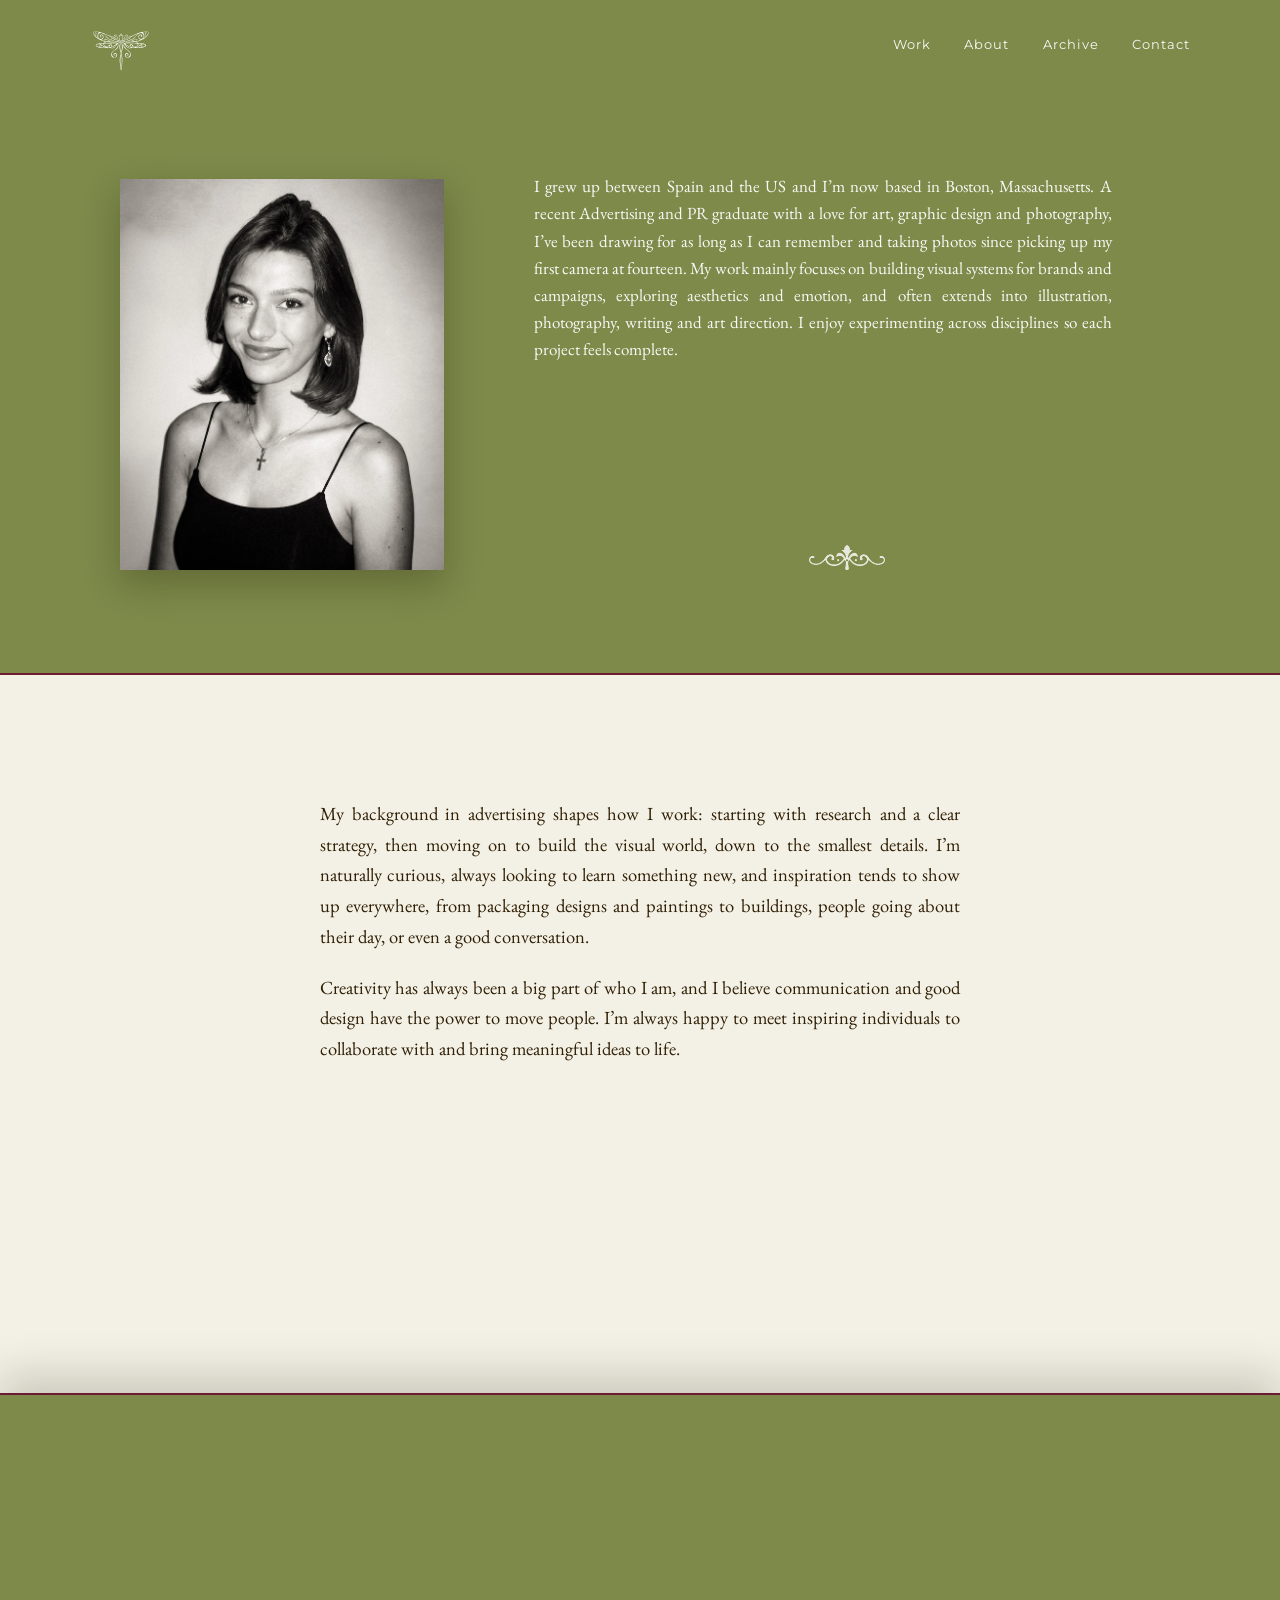
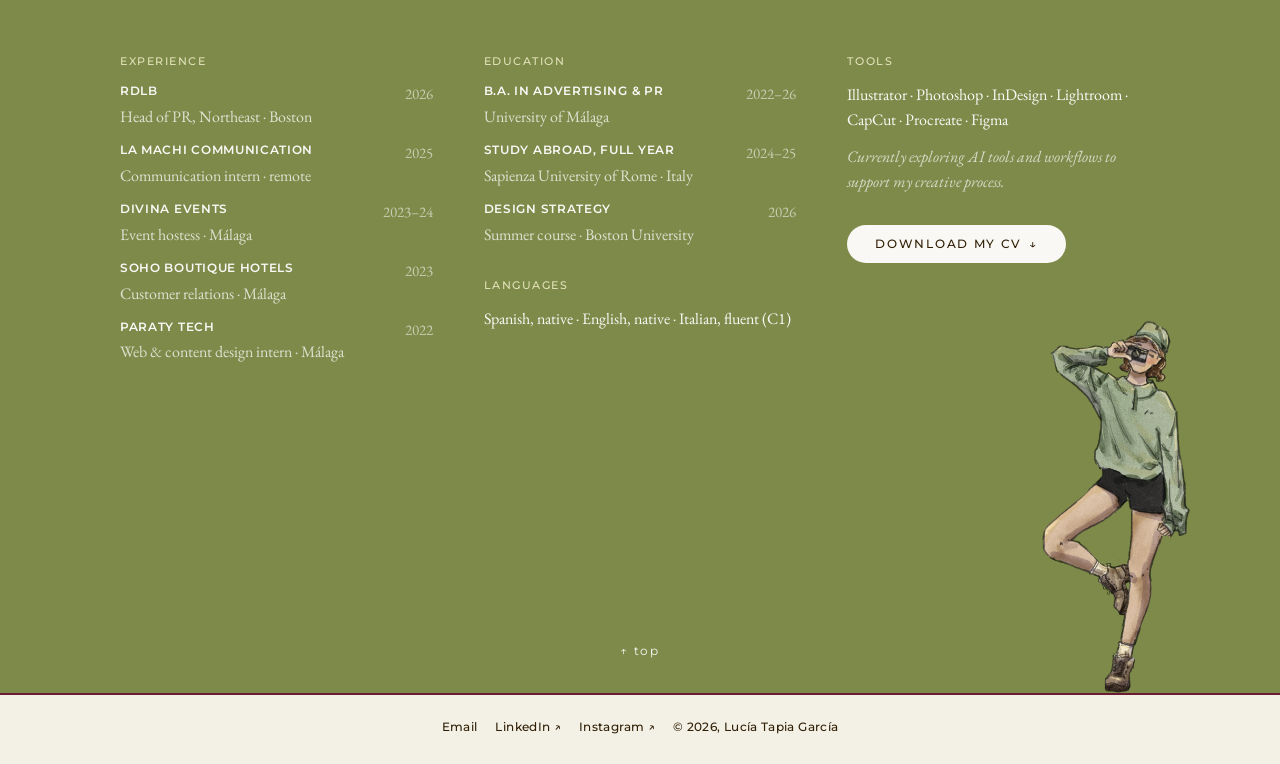
==== about.html @ 22f3f45c "Glitch fix" ====
<!doctype html>
<html lang="en">
<head>
  <meta charset="utf-8">
  <meta name="viewport" content="width=device-width, initial-scale=1">
  <link rel="icon" href="assets/img/favicon.svg" type="image/svg+xml">
  <link rel="icon" href="assets/img/favicon-32.png" type="image/png" sizes="32x32">
  <link rel="apple-touch-icon" href="assets/img/apple-touch-icon.png">
  <title>About — Lucía Tapia</title>
  <meta name="description" content="Lucía Tapia García, a creative raised between Spain and the US and based in Boston, working across branding, editorial design, illustration and campaigns.">
  <link rel="preload" href="assets/fonts/zt-bros-oskon.woff2" as="font" type="font/woff2" crossorigin>
  <link rel="preload" href="assets/fonts/aston-script.woff2" as="font" type="font/woff2" crossorigin>
  <link rel="stylesheet" href="assets/css/style.css?v=09291745">
</head>
<body class="page-about">

  <header class="nav" data-nav>
    <a class="nav__logo" href="index.html" aria-label="Lucía Tapia — home"><span class="logo-mark"></span></a>
    <nav class="nav__links" aria-label="Main">
      <a href="work.html" data-i18n="nav.work">Work</a>
      <a href="about.html" data-i18n="nav.about" aria-current="page">About</a>
      <a href="archive.html" data-i18n="nav.archive">Archive</a>
      <a href="contact.html" data-i18n="nav.contact">Contact</a>
    </nav>
  </header>

  <main class="about" id="top">

    <!-- 1 · olive sheet: portrait + who I am. It stays put while the next sheet slides over it -->
    <section class="sheet sheet--olive about__s1" data-sheet="olive">
      <div class="about__intro wrap">
      <figure class="about__photo">
        <div class="about__frame">
          <img class="about__img" src="assets/img/about-portrait-new.webp" alt="Portrait of Lucía Tapia" width="1326" height="1600">
          <img class="about__img about__img--alt" src="assets/img/about-portrait-2.webp" alt="" aria-hidden="true" width="1109" height="1436" loading="lazy">
        </div>
      </figure>

      <div class="about__text">
        <h1 class="sr-only" data-i18n="nav.about">About</h1>
        <p>I grew up between Spain and the US and I’m now based in Boston, Massachusetts. A recent Advertising and PR graduate with a love for art, graphic design and photography, I’ve been drawing for as long as I can remember and taking photos since picking up my first camera at fourteen. My work mainly focuses on building visual systems for brands and campaigns, exploring aesthetics and emotion, and often extends into illustration, photography, writing and art direction. I enjoy experimenting across disciplines so each project feels complete.</p>
        <span class="about__divider" aria-hidden="true"></span>
      </div>
      </div>
    </section>

    <!-- 2 · beige sheet, pinned while you read; the olive sheet slides up over it -->
    <section class="about__hold" data-hold>
      <div class="sheet sheet--beige about__s2" data-sheet="beige">
        <span class="sheet__edge" aria-hidden="true"><span class="sheet__seam"></span></span>
        <div class="about__goal wrap">
          <div class="about__lines"><p>My background in advertising shapes how I work: starting with research and a clear strategy, then moving on to build the visual world, down to the smallest details. I’m naturally curious, always looking to learn something new, and inspiration tends to show up everywhere, from packaging designs and paintings to buildings, people going about their day, or even a good conversation.</p><p>Creativity has always been a big part of who I am, and I believe communication and good design have the power to move people. I’m always happy to meet inspiring individuals to collaborate with and bring meaningful ideas to life.</p></div>
        </div>
      </div>
    </section>

    <!-- 3 · olive sheet slides up over it: the practical bits -->
    <section class="sheet sheet--olive about__s3" data-sheet="olive">
      <span class="sheet__edge" aria-hidden="true"><span class="sheet__seam"></span></span>
      <div class="about__info wrap">
      <div class="about__col reveal">
        <h3 class="about__label" data-i18n="about.exp">Experience</h3>
        <ul class="about__list">
          <li><strong>RDLB</strong> <span data-i18n="about.e1">Head of PR, Northeast · Boston</span><em>2026</em></li>
          <li><strong>La Machi Communication</strong> <span data-i18n="about.e2">Communication intern · remote</span><em>2025</em></li>
          <li><strong>Divina Events</strong> <span data-i18n="about.e3">Event hostess · Málaga</span><em>2023–24</em></li>
          <li><strong>Soho Boutique Hotels</strong> <span data-i18n="about.e4">Customer relations · Málaga</span><em>2023</em></li>
          <li><strong>Paraty Tech</strong> <span data-i18n="about.e5">Web &amp; content design intern · Málaga</span><em>2022</em></li>
        </ul>
      </div>
      <div class="about__col reveal">
        <h3 class="about__label" data-i18n="about.edu">Education</h3>
        <ul class="about__list">
          <li><strong data-i18n="about.ed1">B.A. in Advertising &amp; PR</strong> <span data-i18n="about.ed1b">University of Málaga</span><em>2022–26</em></li>
          <li><strong data-i18n="about.ed3">Study abroad, full year</strong> <span data-i18n="about.ed3b">Sapienza University of Rome · Italy</span><em>2024–25</em></li>
          <li><strong data-i18n="about.ed2">Design Strategy</strong> <span data-i18n="about.ed2b">Summer course · Boston University</span><em>2026</em></li>
        </ul>
        <h3 class="about__label about__label--gap" data-i18n="about.lang">Languages</h3>
        <p class="about__small" data-i18n="about.langs">Spanish, native · English, native · Italian, fluent (C1)</p>
      </div>
      <div class="about__col reveal">
        <h3 class="about__label" data-i18n="about.tools">Tools</h3>
        <p class="about__small">Illustrator · Photoshop · InDesign · Lightroom · CapCut · Procreate · Figma</p>
        <p class="about__small about__muted" data-i18n="about.ai">Currently exploring AI tools and workflows to support my creative process.</p>
        <a class="btn about__cv" href="assets/files/lucia-tapia-cv.pdf" download="Lucia-Tapia-CV.pdf"><span data-i18n="about.cv">Download my CV</span> <span aria-hidden="true">↓</span></a>
      </div>
      </div>
      <img class="about__camera" src="assets/img/camera-girl.webp" alt="" aria-hidden="true" width="561" height="1400" loading="lazy">
    </section>
  </main>

  <footer class="footer wrap">
    <ul class="footer__links">
      <li><a href="mailto:luciatapiaag@gmail.com">Email</a></li>
      <li><a href="https://www.linkedin.com/in/luc%C3%ADa-tapia-garc%C3%ADa-0a97b5249/" target="_blank" rel="noopener">LinkedIn ↗</a></li>
      <li><a href="https://www.instagram.com/by.luciatapia/" target="_blank" rel="noopener">Instagram ↗</a></li>
      <li>© 2026, Lucía Tapia García</li>
    </ul>
    <button type="button" class="to-top" data-to-top aria-label="Back to top"><span aria-hidden="true">↑</span> <span data-i18n="footer.top">top</span></button>
  </footer>

  <script src="assets/js/main.js?v=09291745"></script>
</body>
</html>
---- assets/css/style.css ----
/* ============ Fonts ============ */
@font-face { font-family: "Fraunces"; src: url("../fonts/fraunces.woff2") format("woff2"); font-weight: 100 900; font-display: swap; }
@font-face { font-family: "EB Garamond"; src: url("../fonts/eb-garamond.woff2") format("woff2"); font-weight: 400 800; font-display: swap; }
@font-face { font-family: "EB Garamond"; src: url("../fonts/eb-garamond-italic.woff2") format("woff2"); font-weight: 400 800; font-style: italic; font-display: swap; }
@font-face { font-family: "Montserrat"; src: url("../fonts/montserrat.woff2") format("woff2"); font-weight: 100 900; font-display: swap; }
/* Aston Script: personal-use licence — buy commercial licence before launch */
@font-face { font-family: "Aston Script"; src: url("../fonts/aston-script.woff2") format("woff2"); font-display: swap; }
@font-face { font-family: "ZT Bros Oskon"; src: url("../fonts/zt-bros-oskon.woff2") format("woff2"); font-display: swap; }

/* ============ Tokens — Framer colour styles (source of truth) ============ */
:root {
  --paper: url("../img/paper.jpg");
  --dragonfly: url("data:image/svg+xml,%3Csvg version='1.0' xmlns='http://www.w3.org/2000/svg' viewBox='0 0 1475.000000 1040.000000' %3E %3Cg transform='translate%280.000000,1040.000000%29 scale%280.100000,-0.100000%29' fill='%23000' stroke='none'%3E %3Cpath d='M255 10380 c-3 -11 -18 -23 -33 -26 -64 -13 -150 -80 -172 -133 -7 -17 -21 -33 -31 -36 -18 -6 -19 -18 -19 -162 0 -145 1 -156 21 -172 12 -10 24 -36 30 -65 5 -26 17 -59 28 -74 10 -15 22 -41 25 -59 4 -17 14 -37 22 -44 8 -7 22 -26 30 -43 18 -38 49 -88 89 -146 17 -23 39 -56 49 -72 11 -17 35 -47 53 -67 19 -20 42 -47 51 -61 106 -160 410 -451 612 -586 30 -21 64 -43 75 -50 11 -8 45 -30 75 -50 30 -21 64 -43 75 -51 90 -61 127 -83 135 -83 5 0 21 -11 36 -25 15 -14 34 -25 44 -25 9 0 27 -11 40 -25 13 -14 28 -25 34 -25 6 0 28 -11 48 -25 20 -14 42 -25 49 -25 6 0 24 -11 41 -25 16 -14 37 -25 47 -25 9 0 32 -11 51 -25 19 -14 41 -25 50 -25 9 0 31 -11 50 -25 19 -14 41 -25 50 -25 9 0 31 -11 50 -25 19 -14 41 -25 50 -25 9 0 31 -11 50 -25 19 -14 42 -25 53 -25 10 0 32 -10 49 -21 16 -12 48 -26 70 -31 22 -5 52 -18 66 -28 13 -11 37 -20 52 -20 15 0 39 -9 53 -20 14 -11 49 -25 77 -30 28 -5 63 -19 77 -30 14 -11 40 -20 57 -20 17 0 49 -9 70 -21 21 -11 63 -25 94 -29 30 -5 63 -17 73 -26 11 -9 45 -19 81 -23 35 -4 78 -15 97 -25 18 -10 67 -21 110 -26 86 -9 131 -23 131 -43 0 -17 -29 -57 -42 -57 -5 0 -23 -11 -40 -25 -16 -14 -35 -25 -43 -25 -7 0 -19 -7 -26 -16 -8 -9 -28 -26 -45 -38 -18 -11 -56 -38 -85 -58 -30 -20 -88 -48 -129 -62 -74 -24 -82 -25 -433 -27 -334 -3 -364 -5 -435 -25 -43 -12 -126 -25 -186 -29 -73 -5 -122 -13 -145 -25 -20 -10 -71 -21 -115 -24 -47 -4 -90 -13 -104 -22 -14 -9 -59 -20 -100 -25 -44 -5 -82 -15 -92 -24 -10 -9 -46 -20 -80 -25 -34 -5 -70 -16 -79 -24 -10 -9 -33 -19 -52 -22 -19 -4 -50 -16 -69 -28 -19 -12 -42 -26 -51 -31 -99 -60 -149 -112 -192 -197 -57 -113 -23 -223 111 -356 41 -40 91 -81 111 -92 21 -10 43 -26 50 -34 8 -9 19 -16 25 -16 7 0 27 -11 46 -25 19 -14 41 -25 51 -25 9 0 28 -9 41 -20 14 -10 47 -24 74 -30 27 -6 56 -18 66 -27 9 -8 43 -18 75 -22 32 -4 70 -15 84 -24 17 -11 55 -19 110 -23 46 -3 111 -12 144 -19 76 -17 255 -35 354 -35 42 0 92 -5 111 -11 65 -21 154 -28 430 -34 151 -3 322 -11 380 -18 58 -7 191 -13 295 -14 105 -1 253 -7 329 -12 143 -9 385 5 451 27 17 6 84 13 150 16 66 3 151 14 189 23 58 14 74 14 100 4 17 -7 53 -19 80 -27 27 -8 59 -23 71 -34 12 -11 33 -20 47 -20 14 0 49 -12 77 -26 50 -26 56 -27 234 -28 178 0 183 0 239 27 31 15 67 27 80 27 13 0 39 11 58 25 19 14 41 25 50 25 9 0 31 11 50 25 19 14 39 25 44 25 6 0 34 16 61 35 28 20 61 43 75 53 99 67 233 189 327 298 58 67 246 296 258 315 34 54 68 99 97 130 38 41 86 102 110 140 41 64 327 350 403 401 57 39 174 41 225 3 19 -14 47 -25 62 -25 15 0 45 -9 65 -20 29 -15 57 -20 122 -20 96 0 164 22 284 92 l69 40 60 -27 c96 -43 145 -82 281 -224 34 -35 74 -76 88 -90 14 -14 50 -57 80 -96 29 -38 83 -106 120 -150 36 -44 73 -93 82 -110 8 -16 36 -52 62 -80 26 -27 89 -102 139 -165 51 -63 131 -153 177 -200 105 -107 275 -250 296 -250 5 0 20 -11 33 -25 13 -14 29 -25 35 -25 6 0 26 -11 45 -25 19 -14 41 -25 50 -25 9 0 31 -11 50 -25 19 -14 47 -25 63 -25 16 0 46 -10 66 -22 34 -21 49 -23 233 -26 195 -4 198 -3 252 22 30 14 63 26 73 26 10 0 35 11 55 25 20 14 40 25 44 25 5 0 25 12 46 26 34 24 45 26 101 22 35 -3 77 -12 93 -21 21 -11 72 -18 150 -22 65 -4 142 -13 169 -20 71 -19 238 -22 921 -17 56 1 146 8 200 16 55 8 203 17 329 20 145 4 258 12 305 21 41 9 145 20 230 25 86 5 191 18 235 29 44 11 127 23 184 26 64 4 116 12 135 22 16 9 63 19 104 24 44 5 87 16 106 29 18 11 46 20 62 20 16 0 50 11 76 25 26 14 55 25 66 25 10 0 33 11 52 25 19 14 41 25 50 25 9 0 34 12 55 28 52 38 205 191 205 205 0 7 9 29 20 50 31 57 28 155 -7 215 -41 70 -191 202 -230 202 -5 0 -24 11 -43 25 -19 14 -44 25 -56 25 -12 0 -33 9 -47 21 -15 11 -49 24 -77 28 -28 4 -59 16 -70 26 -12 11 -45 20 -88 25 -38 4 -80 15 -94 24 -15 10 -62 21 -111 26 -47 5 -98 15 -114 24 -18 9 -75 18 -144 22 -63 4 -132 13 -154 21 -63 22 -249 33 -571 33 -300 0 -300 0 -334 25 -19 14 -42 25 -51 25 -10 0 -22 7 -27 16 -11 20 -151 134 -164 134 -6 0 -23 11 -40 25 -16 14 -40 25 -52 25 -24 0 -56 28 -56 48 0 22 50 44 119 53 38 4 84 17 103 29 19 11 50 20 73 20 23 0 59 10 80 21 22 12 66 25 98 29 32 4 67 16 78 26 11 9 44 21 75 25 35 5 65 15 78 28 12 12 36 21 52 21 16 0 50 11 76 25 26 14 56 25 66 25 11 0 31 9 45 21 15 11 44 23 64 26 21 3 54 16 73 28 19 13 51 26 71 29 20 4 44 15 54 26 10 11 28 20 40 20 11 0 36 11 55 25 19 14 43 25 55 25 12 0 36 11 55 25 19 14 41 25 51 25 9 0 27 9 40 19 14 10 40 26 59 35 19 9 58 30 85 46 28 16 68 38 90 50 41 22 91 51 141 84 16 11 45 30 65 43 19 12 40 23 46 23 6 0 17 7 24 16 7 9 43 36 79 60 36 25 83 58 105 75 22 16 53 38 68 48 31 20 101 78 151 126 18 17 81 73 140 125 59 52 151 144 204 204 106 119 140 158 175 196 12 14 36 45 52 70 38 57 95 134 105 140 4 3 15 21 24 40 9 19 32 62 51 95 18 33 39 78 45 100 7 22 19 48 27 57 9 10 19 46 22 82 4 35 12 70 18 77 16 20 13 160 -3 184 -8 11 -14 31 -14 44 0 50 -105 161 -152 161 -11 0 -30 11 -44 25 -25 25 -25 25 -391 25 -361 0 -367 0 -390 -21 -19 -19 -43 -24 -155 -34 -73 -6 -144 -17 -157 -24 -13 -7 -74 -17 -135 -22 -65 -6 -130 -17 -156 -28 -25 -10 -83 -21 -129 -25 -48 -4 -98 -14 -120 -25 -20 -10 -63 -21 -97 -24 -33 -2 -78 -14 -100 -24 -21 -11 -65 -23 -98 -26 -32 -3 -66 -13 -76 -22 -10 -9 -46 -20 -80 -25 -34 -5 -70 -16 -80 -25 -9 -8 -43 -20 -75 -25 -32 -5 -65 -16 -75 -25 -9 -8 -41 -19 -70 -25 -29 -6 -61 -17 -69 -25 -9 -7 -38 -19 -65 -25 -27 -6 -61 -20 -77 -30 -15 -11 -39 -20 -54 -20 -15 0 -40 -10 -57 -21 -16 -12 -48 -26 -70 -31 -23 -5 -53 -17 -67 -27 -14 -10 -42 -21 -62 -25 -21 -4 -42 -13 -49 -21 -6 -7 -26 -17 -43 -20 -18 -4 -51 -18 -74 -31 -23 -13 -50 -24 -60 -24 -11 0 -34 -11 -53 -25 -19 -14 -43 -25 -55 -25 -12 0 -36 -11 -55 -25 -19 -14 -45 -25 -58 -25 -13 0 -37 -11 -54 -25 -16 -14 -40 -25 -52 -25 -13 0 -34 -9 -48 -19 -13 -11 -42 -24 -63 -30 -22 -6 -53 -20 -70 -31 -16 -11 -37 -20 -46 -20 -8 0 -30 -11 -49 -25 -19 -14 -43 -25 -55 -25 -12 0 -36 -11 -55 -25 -19 -14 -41 -25 -49 -25 -9 0 -34 -12 -56 -25 -22 -14 -50 -25 -61 -25 -12 0 -33 -9 -47 -20 -15 -12 -51 -25 -81 -30 -30 -5 -71 -17 -93 -28 -21 -11 -69 -22 -107 -26 -37 -4 -85 -15 -105 -25 -20 -10 -62 -21 -94 -25 -32 -3 -76 -15 -97 -26 -22 -11 -52 -20 -68 -20 -16 0 -50 -11 -76 -25 -26 -14 -59 -25 -74 -25 -15 0 -45 -11 -67 -25 -22 -13 -51 -25 -65 -25 -14 0 -43 -11 -65 -25 -22 -13 -49 -25 -59 -25 -11 0 -38 -11 -60 -24 -23 -13 -54 -26 -70 -30 -16 -4 -41 -16 -54 -27 -14 -10 -32 -19 -41 -19 -10 0 -32 -11 -51 -25 -19 -14 -41 -25 -50 -25 -8 0 -24 -6 -35 -14 -11 -7 -56 -33 -100 -56 -44 -23 -87 -48 -95 -55 -8 -7 -31 -20 -50 -30 -51 -24 -91 -47 -167 -96 -37 -25 -75 -49 -84 -54 -9 -6 -35 -23 -59 -40 -23 -16 -57 -39 -75 -50 -69 -43 -111 -73 -124 -89 -7 -9 -19 -16 -25 -16 -7 0 -50 -30 -97 -67 -46 -38 -109 -85 -139 -105 -30 -21 -80 -61 -110 -89 -69 -64 -96 -83 -110 -74 -14 9 -4 42 26 82 13 17 24 45 24 61 0 16 7 51 15 78 19 64 20 204 0 251 -8 19 -15 54 -15 77 0 23 -11 65 -25 94 -14 30 -25 61 -25 70 0 10 -6 27 -13 39 -6 12 -31 55 -55 97 -35 61 -48 76 -67 76 -13 0 -26 -4 -29 -8 -7 -11 20 -100 39 -129 8 -12 22 -54 30 -93 8 -39 22 -84 30 -100 25 -48 22 -403 -4 -453 -11 -21 -22 -60 -26 -87 -7 -50 -7 -50 30 -66 35 -14 36 -16 22 -37 -21 -31 -95 -28 -145 6 -20 14 -48 28 -62 32 -14 4 -33 15 -44 24 -15 13 -44 16 -166 16 -140 0 -150 -1 -172 -22 -14 -13 -35 -23 -48 -23 -14 0 -33 -11 -46 -27 -19 -24 -29 -28 -69 -26 -54 2 -85 21 -215 128 -47 39 -102 83 -122 98 -21 15 -52 41 -70 58 -56 52 -379 310 -397 316 -9 3 -26 15 -37 25 -24 21 -65 45 -131 77 -24 11 -43 25 -43 30 0 6 -17 15 -38 21 -22 5 -47 19 -57 30 -10 11 -26 20 -35 20 -9 0 -31 11 -50 25 -19 14 -41 25 -50 25 -8 0 -31 11 -50 23 -19 13 -48 27 -64 31 -16 4 -41 16 -54 27 -14 10 -36 19 -50 19 -14 0 -36 10 -48 21 -13 12 -44 25 -69 30 -26 5 -58 18 -72 29 -14 11 -38 20 -53 20 -15 0 -38 8 -51 19 -13 10 -50 24 -81 30 -31 7 -62 18 -68 26 -6 8 -33 17 -58 21 -26 3 -70 17 -98 30 -28 13 -62 24 -75 24 -13 0 -42 9 -63 21 -21 11 -61 23 -90 26 -28 3 -64 14 -81 23 -16 10 -61 23 -98 29 -38 5 -79 17 -92 25 -13 8 -57 19 -99 25 -50 6 -84 16 -102 30 -15 12 -38 21 -51 21 -14 0 -38 11 -55 25 -16 14 -42 25 -57 25 -16 0 -39 9 -53 19 -13 11 -44 24 -68 31 -24 7 -55 20 -68 31 -14 10 -34 19 -46 19 -12 0 -37 11 -56 25 -19 14 -46 25 -61 25 -14 0 -37 9 -51 19 -13 11 -44 24 -68 31 -25 7 -52 18 -61 26 -8 7 -31 17 -50 20 -19 4 -46 15 -61 26 -14 10 -41 21 -60 25 -18 3 -51 16 -74 29 -22 13 -51 24 -64 24 -13 0 -33 9 -45 20 -12 11 -45 24 -74 30 -29 5 -64 19 -78 30 -14 11 -36 20 -49 20 -13 0 -44 11 -70 25 -26 14 -59 25 -74 25 -15 0 -40 10 -55 22 -15 12 -49 25 -76 29 -27 4 -61 17 -76 28 -14 12 -40 21 -57 21 -17 0 -53 12 -81 25 -27 14 -60 25 -73 25 -13 0 -44 11 -70 25 -26 14 -59 25 -75 25 -15 0 -49 11 -75 25 -26 14 -60 25 -77 25 -16 0 -52 12 -80 25 -27 14 -63 25 -80 25 -16 0 -52 11 -80 25 -27 13 -67 25 -88 25 -21 0 -56 9 -79 21 -23 12 -69 24 -102 26 -34 3 -78 14 -99 25 -21 10 -71 23 -110 28 -40 4 -92 15 -116 24 -24 9 -89 19 -143 23 -85 5 -105 10 -128 30 -28 23 -28 23 -398 23 -362 0 -371 0 -377 -20z m510 -130 c72 -5 153 -15 180 -23 28 -8 100 -18 160 -22 73 -5 125 -14 155 -26 24 -11 72 -24 107 -29 37 -5 74 -17 89 -29 15 -12 36 -21 48 -21 51 0 61 -51 19 -96 -106 -114 -157 -174 -174 -204 -23 -42 -59 -92 -82 -115 -10 -9 -17 -26 -17 -39 0 -12 -11 -37 -25 -56 -14 -19 -25 -43 -25 -53 0 -11 -10 -36 -22 -56 -22 -35 -23 -44 -23 -276 0 -230 1 -242 23 -282 12 -23 22 -55 22 -71 0 -16 9 -37 20 -47 11 -10 22 -33 26 -51 3 -18 15 -40 25 -50 10 -9 19 -25 19 -36 0 -25 -51 -24 -74 1 -10 11 -43 35 -73 53 -195 117 -648 559 -768 749 -19 30 -43 63 -54 74 -12 12 -21 24 -21 29 0 4 -11 21 -25 38 -14 16 -25 36 -25 45 0 8 -11 28 -25 45 -14 16 -25 38 -25 47 0 10 -10 31 -21 45 -12 15 -27 55 -34 89 -7 34 -21 82 -31 107 -17 45 -17 45 16 120 18 41 36 76 40 78 5 2 28 16 53 33 74 49 152 53 542 29z m13642 1 c62 -9 98 -28 161 -85 43 -40 46 -119 7 -192 -14 -26 -25 -61 -25 -79 0 -18 -9 -43 -19 -57 -11 -13 -23 -37 -27 -53 -4 -15 -24 -60 -45 -99 -22 -39 -44 -82 -51 -96 -7 -14 -23 -38 -35 -53 -13 -16 -23 -33 -23 -38 0 -8 -39 -63 -82 -114 -9 -11 -46 -56 -81 -100 -101 -126 -287 -307 -349 -341 -9 -5 -38 -27 -64 -49 -102 -87 -166 -134 -259 -190 -19 -12 -42 -28 -53 -38 -47 -42 -86 0 -43 47 10 12 24 44 30 71 7 28 20 58 28 67 10 11 19 49 24 100 4 46 15 102 24 126 24 67 26 233 3 312 -10 36 -23 96 -27 133 -5 37 -16 76 -24 85 -9 9 -19 31 -22 47 -22 95 -174 285 -285 357 -90 58 -84 83 24 91 45 3 85 12 100 22 16 11 61 21 111 26 48 5 102 17 123 28 24 12 71 21 132 26 52 4 108 14 125 23 16 8 63 18 105 22 113 10 446 11 517 1z m-12132 -321 c22 -12 59 -23 82 -27 24 -3 57 -16 75 -29 17 -13 39 -24 47 -24 8 0 31 -10 50 -23 48 -30 70 -44 104 -65 98 -59 285 -232 467 -431 52 -57 107 -116 121 -130 14 -14 72 -82 129 -151 151 -181 397 -438 526 -547 85 -73 275 -203 295 -203 6 0 25 -10 41 -22 17 -11 51 -25 76 -30 25 -4 53 -14 61 -22 27 -23 66 -27 268 -27 191 0 196 0 232 24 20 14 46 28 58 31 46 14 143 153 143 205 0 84 61 117 122 66 16 -14 36 -25 45 -25 8 0 28 -11 45 -25 16 -14 38 -25 48 -25 9 0 24 -7 31 -16 8 -9 32 -25 54 -36 91 -43 198 -105 206 -121 14 -24 -2 -48 -56 -88 -26 -19 -60 -45 -77 -58 -29 -23 -63 -44 -118 -72 -14 -7 -38 -24 -53 -36 -16 -13 -38 -23 -50 -23 -12 0 -40 -11 -62 -25 -22 -13 -54 -25 -70 -25 -17 0 -48 -10 -70 -22 -75 -40 -453 -66 -565 -39 -25 6 -61 11 -81 11 -21 0 -48 10 -69 25 -19 14 -41 25 -50 25 -9 0 -31 11 -50 25 -19 14 -40 25 -48 25 -8 0 -27 11 -44 25 -16 14 -38 25 -48 25 -9 0 -24 7 -31 17 -8 9 -25 21 -39 27 -14 6 -51 27 -83 46 -91 55 -149 87 -193 109 -23 10 -45 24 -48 29 -3 6 -23 16 -44 23 -20 6 -48 20 -61 30 -13 11 -31 19 -40 19 -10 0 -32 11 -51 25 -22 16 -47 25 -72 25 -21 0 -54 7 -73 15 -31 12 -40 12 -76 0 -23 -8 -55 -15 -71 -15 -32 0 -67 -22 -127 -80 -76 -74 -81 -85 -81 -186 0 -89 1 -92 36 -137 20 -26 40 -47 45 -47 4 0 21 -12 38 -26 23 -19 39 -25 68 -22 52 4 52 24 1 83 -42 47 -43 51 -43 117 0 64 2 70 36 103 73 74 259 85 384 25 22 -11 56 -27 75 -35 19 -9 58 -29 85 -45 28 -16 68 -38 90 -48 22 -11 46 -27 54 -36 7 -9 21 -16 31 -16 10 0 24 -7 31 -16 8 -9 32 -25 54 -36 67 -32 106 -55 129 -77 12 -12 29 -21 36 -21 24 0 90 -52 90 -71 0 -21 -13 -25 -105 -34 -38 -4 -86 -14 -105 -22 -92 -39 -677 -40 -752 -2 -21 11 -66 22 -100 26 -38 3 -79 15 -104 29 -26 16 -57 24 -85 24 -25 0 -62 9 -84 20 -22 11 -72 24 -113 29 -42 5 -81 16 -91 25 -10 9 -42 19 -72 22 -30 3 -66 15 -81 25 -16 11 -51 24 -80 29 -28 6 -59 17 -68 25 -9 8 -32 18 -51 21 -19 4 -47 18 -62 31 -16 12 -37 23 -46 23 -10 0 -29 8 -42 19 -13 10 -37 22 -54 28 -18 6 -31 18 -33 30 -3 18 4 21 72 26 55 4 83 11 102 26 15 12 39 21 54 21 15 0 33 7 41 16 7 8 29 24 49 34 37 19 160 135 160 151 0 5 13 23 28 41 16 18 32 46 36 62 4 16 16 41 27 54 10 14 19 39 19 56 0 17 10 51 21 76 30 68 31 328 0 388 -12 23 -21 53 -21 67 0 14 -11 43 -25 63 -14 20 -25 41 -25 47 0 35 -182 195 -222 195 -8 0 -47 11 -88 26 -83 29 -152 27 -227 -7 -23 -11 -57 -19 -75 -19 -54 0 -144 -68 -200 -150 -54 -80 -63 -291 -14 -352 11 -15 29 -38 38 -51 28 -40 121 -87 173 -87 60 0 153 45 162 79 10 41 -8 56 -63 53 -84 -5 -108 4 -148 55 -33 43 -36 51 -36 115 0 69 0 69 57 129 31 32 63 59 72 59 9 0 39 12 66 25 28 14 59 25 70 25 11 0 43 -11 70 -25 28 -13 60 -25 72 -25 31 0 193 -163 193 -194 0 -13 10 -36 23 -52 20 -25 22 -42 25 -154 3 -119 2 -129 -22 -175 -14 -26 -26 -53 -26 -59 0 -43 -193 -250 -246 -265 -18 -5 -41 -18 -53 -30 -15 -15 -34 -21 -65 -21 -24 0 -62 -7 -85 -15 -57 -20 -273 10 -316 44 -15 11 -38 21 -50 21 -12 0 -30 9 -41 21 -10 11 -33 27 -51 34 -39 17 -193 171 -193 195 0 9 -11 27 -25 40 -14 13 -25 34 -25 47 0 13 -11 45 -25 71 -20 39 -25 66 -30 157 -3 61 -9 124 -14 140 -10 35 -7 104 8 195 6 36 11 81 11 101 0 23 7 42 20 54 11 10 22 33 26 51 3 18 13 39 21 45 8 7 23 29 33 50 20 39 106 120 153 145 15 8 37 24 48 35 10 10 30 19 43 19 12 0 35 11 50 25 18 17 39 25 64 25 20 0 60 12 87 25 70 35 316 38 380 5z m10530 -5 c28 -14 59 -25 69 -25 11 0 36 -10 55 -23 20 -12 43 -27 52 -32 103 -63 254 -220 274 -285 4 -14 16 -36 26 -49 11 -13 19 -32 19 -43 0 -10 12 -42 28 -71 27 -52 27 -52 27 -267 0 -214 0 -215 -28 -272 -15 -31 -27 -65 -27 -75 0 -11 -11 -34 -25 -53 -14 -19 -25 -38 -25 -43 0 -24 -129 -162 -195 -209 -21 -16 -48 -28 -60 -28 -12 0 -44 -12 -70 -26 -46 -24 -55 -25 -221 -25 -165 0 -174 1 -223 25 -28 14 -61 26 -75 26 -13 0 -37 11 -53 24 -15 13 -38 26 -50 30 -33 10 -133 114 -150 155 -8 20 -22 44 -30 53 -37 41 -37 345 0 386 9 9 20 36 25 59 9 40 83 143 102 143 5 0 21 11 37 24 15 13 45 26 65 30 21 4 57 16 80 26 57 26 82 25 146 -5 30 -14 62 -25 71 -25 23 0 113 -88 134 -132 26 -55 22 -94 -18 -154 -42 -62 -84 -79 -176 -71 -30 3 -63 1 -72 -5 -37 -20 -7 -88 40 -88 13 0 38 -7 55 -16 33 -17 90 -15 143 4 17 6 42 14 56 17 35 6 136 108 144 145 3 16 13 34 21 41 20 17 20 182 -1 199 -8 7 -19 29 -25 49 -12 46 -107 148 -153 163 -17 6 -44 20 -58 31 -24 17 -45 19 -202 20 -174 1 -175 1 -216 -26 -22 -15 -44 -27 -48 -27 -32 0 -145 -100 -187 -165 -69 -109 -86 -145 -86 -181 0 -18 -9 -62 -21 -98 -28 -92 -28 -203 0 -281 11 -32 21 -75 21 -95 0 -23 9 -49 25 -70 14 -19 25 -40 25 -48 0 -29 71 -121 142 -187 81 -73 155 -119 209 -129 21 -3 42 -13 49 -21 8 -9 30 -15 57 -15 84 0 114 -41 44 -60 -21 -5 -44 -17 -51 -24 -6 -8 -26 -18 -43 -21 -18 -4 -41 -15 -52 -25 -11 -10 -38 -23 -60 -29 -22 -6 -53 -20 -70 -31 -16 -11 -42 -20 -56 -20 -14 0 -40 -11 -59 -25 -19 -14 -46 -25 -60 -25 -15 0 -47 -11 -71 -23 -24 -13 -68 -27 -98 -31 -29 -4 -65 -15 -80 -25 -15 -11 -52 -21 -89 -25 -34 -3 -79 -14 -100 -24 -23 -12 -70 -21 -127 -25 -49 -4 -123 -16 -164 -27 -109 -29 -609 -30 -716 -1 -39 11 -106 22 -150 26 -98 8 -115 13 -115 30 0 13 70 57 113 71 12 4 35 17 50 30 16 13 36 24 46 24 10 0 26 9 37 21 10 11 32 27 49 35 38 19 82 44 118 68 45 30 89 54 157 85 14 6 36 18 50 26 81 45 150 65 312 90 47 7 160 -27 191 -59 57 -57 54 -90 -14 -151 -97 -86 -95 -115 7 -115 49 0 68 4 83 19 10 10 26 23 34 27 8 5 29 26 46 48 28 35 31 46 31 108 0 115 -48 173 -175 213 -85 27 -120 30 -180 14 -22 -6 -69 -17 -105 -24 -36 -7 -85 -22 -110 -34 -25 -11 -54 -21 -66 -21 -11 0 -35 -11 -54 -25 -19 -14 -42 -25 -52 -25 -11 0 -36 -11 -56 -25 -20 -14 -44 -25 -52 -25 -9 0 -31 -11 -50 -25 -19 -14 -40 -25 -48 -25 -8 0 -27 -11 -44 -25 -16 -14 -37 -25 -47 -25 -9 0 -32 -11 -51 -25 -19 -14 -41 -25 -50 -25 -9 0 -31 -11 -50 -25 -19 -14 -44 -25 -56 -25 -12 0 -33 -9 -47 -20 -14 -11 -51 -25 -81 -31 -31 -5 -75 -19 -99 -29 -55 -25 -398 -29 -469 -6 -55 19 -152 36 -198 36 -22 0 -48 8 -63 20 -14 11 -47 24 -72 29 -26 5 -60 18 -76 30 -15 12 -34 21 -42 21 -39 0 -247 190 -247 226 0 23 64 74 92 74 8 0 26 8 39 18 13 11 39 24 57 30 18 6 45 20 59 32 14 11 33 20 41 20 9 0 23 6 31 14 15 13 77 49 146 84 17 8 40 24 52 34 12 11 31 18 45 16 22 -3 23 -8 28 -93 4 -77 9 -97 34 -139 32 -52 93 -115 113 -116 7 0 34 -12 60 -26 47 -25 51 -25 233 -22 170 3 188 5 225 26 22 12 51 22 65 22 15 0 41 11 60 25 19 14 42 25 51 25 10 0 30 10 46 23 30 23 50 37 97 65 83 49 239 198 501 477 215 229 426 437 689 678 22 21 60 53 84 70 24 18 71 55 105 82 71 57 139 105 151 105 5 0 21 11 38 25 16 14 40 25 52 25 13 0 35 9 50 21 15 12 51 24 85 29 32 4 76 17 97 29 62 32 250 30 319 -4z m-9853 -238 c24 -24 56 -37 91 -37 19 0 46 -9 60 -20 14 -11 49 -25 78 -30 29 -6 60 -17 69 -25 9 -8 37 -19 62 -23 25 -5 61 -19 81 -31 19 -11 47 -21 62 -21 15 0 40 -11 57 -25 16 -14 42 -25 57 -25 16 0 39 -8 52 -19 13 -10 42 -24 64 -31 22 -7 51 -21 64 -31 13 -11 33 -19 45 -19 12 0 37 -11 56 -25 19 -14 41 -25 50 -25 9 0 31 -11 50 -25 19 -14 41 -25 50 -25 9 0 31 -11 50 -25 19 -14 41 -25 50 -25 9 0 31 -11 50 -25 19 -14 42 -25 51 -25 10 0 31 -11 47 -25 17 -14 36 -25 44 -25 7 0 25 -8 38 -17 50 -36 133 -83 144 -83 7 0 23 -11 36 -25 13 -14 31 -25 41 -25 10 0 21 -5 24 -10 7 -11 58 -47 121 -86 75 -46 172 -139 223 -214 27 -40 31 -54 31 -116 0 -66 -2 -74 -35 -115 -75 -95 -270 -137 -411 -89 -35 11 -88 25 -119 30 -31 5 -67 18 -82 30 -14 11 -35 20 -47 20 -12 0 -37 11 -56 25 -19 14 -39 25 -46 25 -7 0 -26 11 -42 25 -17 14 -33 25 -38 25 -12 0 -181 165 -674 661 -256 257 -477 475 -492 484 -38 24 -37 55 1 55 16 0 36 -6 43 -13z m8868 -6 c0 -11 -14 -28 -34 -40 -30 -19 -529 -524 -605 -613 -71 -82 -508 -478 -529 -478 -9 0 -63 -38 -111 -80 -13 -11 -32 -20 -41 -20 -9 0 -29 -11 -44 -25 -15 -14 -34 -25 -42 -25 -9 0 -34 -11 -57 -24 -23 -13 -60 -26 -82 -30 -22 -3 -58 -15 -80 -26 -55 -28 -225 -29 -270 -1 -17 10 -47 23 -66 30 -46 15 -100 81 -110 135 -12 60 -10 137 4 167 13 28 67 78 107 99 14 7 31 21 38 32 7 10 18 18 24 18 5 0 23 11 40 25 16 14 35 25 42 25 7 0 23 11 36 25 13 14 29 25 35 25 7 0 20 9 30 20 9 10 33 24 51 30 19 7 34 16 34 21 0 6 16 17 36 25 20 9 48 23 63 33 78 53 108 71 120 71 7 0 26 11 43 25 16 14 38 25 47 25 10 0 30 11 45 25 15 14 35 25 45 25 9 0 32 11 51 25 19 14 44 25 55 25 12 0 34 11 49 25 15 14 35 25 44 25 9 0 35 12 57 25 22 14 47 25 56 25 8 0 30 11 49 25 19 14 43 25 54 25 10 0 38 11 60 24 23 13 56 26 74 29 19 4 45 16 59 27 14 11 35 20 46 20 11 0 35 10 54 21 20 12 55 26 80 30 24 5 56 18 70 29 14 11 38 20 53 20 15 0 48 11 74 25 26 14 57 25 69 25 12 0 42 11 67 25 57 30 110 33 110 6z m-7031 -657 c29 -13 64 -24 78 -24 13 0 45 -11 71 -25 26 -14 57 -25 69 -25 12 0 39 -11 59 -25 20 -14 46 -25 58 -25 12 0 39 -11 61 -25 22 -13 49 -25 61 -25 11 0 35 -11 54 -25 19 -14 43 -25 55 -25 12 0 36 -11 55 -25 19 -14 41 -25 50 -25 9 0 31 -11 50 -25 19 -14 41 -25 50 -25 9 0 31 -11 50 -25 19 -14 41 -25 50 -25 9 0 31 -11 50 -25 19 -14 42 -25 51 -25 10 0 31 -11 47 -25 17 -14 36 -25 44 -25 8 0 29 -11 48 -25 19 -14 42 -25 51 -25 10 0 31 -11 47 -25 17 -14 37 -25 45 -25 9 0 28 -11 44 -24 15 -13 39 -27 53 -31 14 -4 36 -16 49 -26 13 -11 29 -19 36 -19 6 0 22 -11 35 -25 13 -14 30 -25 38 -25 13 0 30 -12 105 -70 18 -14 58 -43 90 -65 62 -42 157 -130 157 -145 0 -15 -36 -12 -49 4 -7 8 -35 19 -62 25 -27 6 -67 20 -89 31 -22 11 -48 20 -59 20 -11 0 -41 11 -67 25 -26 14 -57 25 -70 25 -13 0 -44 11 -70 25 -26 14 -53 25 -61 25 -8 0 -35 11 -61 25 -26 14 -56 25 -67 25 -12 0 -36 11 -55 25 -19 14 -44 25 -56 25 -12 0 -32 9 -46 19 -13 11 -38 23 -54 27 -16 4 -47 17 -70 30 -22 13 -47 24 -55 24 -9 0 -30 11 -49 25 -19 14 -44 25 -56 25 -12 0 -36 11 -52 25 -17 14 -37 25 -45 25 -8 0 -25 8 -38 18 -13 10 -42 27 -64 39 -92 46 -111 57 -134 75 -13 10 -31 18 -41 18 -9 0 -27 11 -40 25 -13 14 -32 25 -41 25 -10 0 -26 8 -36 19 -10 10 -31 26 -48 35 -16 9 -49 29 -71 44 -23 15 -70 46 -105 69 -35 23 -72 48 -81 57 -10 8 -45 34 -78 57 -83 57 -80 83 10 73 25 -3 69 -16 99 -30z m5271 5 c0 -10 -10 -24 -22 -30 -13 -7 -46 -32 -74 -56 -28 -23 -56 -43 -61 -43 -6 0 -38 -21 -71 -47 -33 -27 -84 -61 -112 -78 -28 -16 -62 -40 -76 -52 -14 -13 -32 -23 -41 -23 -9 0 -26 -9 -37 -19 -12 -11 -47 -33 -78 -50 -32 -17 -83 -44 -114 -61 -30 -16 -68 -39 -84 -50 -15 -11 -35 -20 -43 -20 -8 0 -25 -9 -39 -19 -13 -11 -38 -23 -54 -27 -16 -4 -45 -18 -64 -31 -19 -12 -41 -23 -48 -23 -8 0 -35 -11 -61 -23 -25 -13 -70 -36 -99 -50 -28 -15 -60 -27 -70 -27 -9 0 -35 -12 -57 -25 -22 -14 -49 -25 -60 -25 -11 0 -38 -12 -60 -25 -22 -14 -49 -25 -60 -25 -11 0 -38 -11 -60 -25 -22 -13 -51 -25 -65 -25 -14 0 -43 -12 -65 -25 -22 -14 -51 -25 -65 -25 -14 0 -39 -9 -56 -19 -17 -10 -55 -26 -86 -35 -30 -9 -61 -23 -68 -31 -7 -8 -25 -15 -41 -15 -40 0 -38 32 4 59 46 31 151 106 245 176 44 33 93 68 109 78 15 9 55 34 89 55 33 20 73 47 89 60 15 12 33 22 40 22 7 0 25 10 40 22 32 25 70 47 130 76 22 11 46 27 54 36 7 9 21 16 30 16 10 0 32 11 51 25 19 14 40 25 48 25 8 0 27 11 44 25 16 14 37 25 46 25 9 0 35 12 57 25 22 14 47 25 56 25 8 0 30 11 49 25 19 14 43 25 54 25 12 0 39 11 61 25 22 13 49 25 60 25 11 0 38 11 60 25 22 13 52 25 66 25 14 0 47 11 73 25 26 14 57 25 69 25 12 0 46 11 75 25 30 14 62 25 71 25 20 0 100 22 156 43 45 17 65 13 65 -14z m-1098 -811 c17 -13 58 -50 92 -84 74 -73 198 -159 260 -180 44 -15 58 -35 36 -49 -6 -4 -70 -9 -143 -11 -86 -3 -156 -11 -202 -23 -38 -11 -124 -22 -190 -26 -74 -4 -130 -12 -148 -22 -16 -8 -75 -19 -130 -25 -56 -5 -115 -17 -131 -25 -15 -8 -74 -19 -130 -24 -55 -5 -118 -14 -138 -20 -21 -5 -48 -7 -60 -4 -13 3 -65 12 -116 19 -96 15 -122 26 -122 56 0 26 21 39 79 50 29 5 64 19 78 30 14 11 37 20 50 20 13 0 45 11 71 25 26 14 54 25 62 25 8 0 32 9 52 20 21 11 59 25 85 30 27 6 60 20 75 30 15 11 39 20 53 20 15 0 45 11 68 24 23 13 57 26 75 30 19 3 45 15 59 26 14 11 32 20 40 20 8 0 33 11 56 24 23 13 58 27 78 30 19 3 44 13 55 21 27 20 51 18 86 -7z m-3065 -40 c10 -9 36 -20 58 -24 22 -3 61 -17 87 -30 26 -13 56 -24 67 -24 11 0 41 -11 67 -25 26 -14 59 -25 74 -25 15 0 39 -9 53 -20 14 -11 49 -25 77 -30 28 -5 63 -19 77 -30 14 -11 36 -20 50 -20 13 0 46 -11 73 -25 27 -14 60 -25 73 -25 13 0 38 -11 57 -25 19 -14 48 -25 65 -25 17 0 46 -11 65 -25 19 -14 46 -25 60 -25 14 0 41 -11 60 -25 19 -14 41 -25 50 -25 9 0 31 -11 50 -25 19 -14 42 -25 52 -25 9 0 36 -10 59 -22 35 -18 66 -23 188 -28 135 -6 150 -9 194 -34 28 -17 47 -35 47 -46 0 -28 -58 -64 -145 -88 -80 -23 -80 -23 -139 -2 -33 11 -71 20 -86 20 -14 0 -41 11 -60 25 -19 14 -45 25 -58 25 -14 0 -40 10 -60 22 -19 12 -57 25 -85 29 -27 5 -57 15 -66 23 -9 7 -41 17 -71 21 -30 4 -71 16 -91 25 -19 10 -64 22 -100 26 -35 4 -81 15 -103 26 -21 11 -73 23 -115 27 -42 5 -90 15 -106 24 -17 8 -73 18 -125 22 -52 4 -119 16 -148 26 -32 10 -99 21 -165 25 -62 3 -144 14 -183 24 -39 10 -133 22 -208 26 -110 5 -139 10 -144 22 -3 9 2 20 13 26 53 31 128 85 192 138 40 32 87 64 105 70 18 6 40 16 48 23 26 21 43 25 112 22 45 -2 73 -8 85 -19z m1521 -303 c26 -14 58 -25 72 -25 15 0 41 -11 60 -25 19 -14 44 -25 56 -25 12 0 36 -11 52 -25 17 -14 39 -25 50 -25 11 0 34 -11 50 -25 17 -14 39 -25 50 -25 10 0 31 -9 45 -20 14 -11 40 -23 59 -27 18 -3 56 -17 83 -30 28 -12 69 -23 93 -23 23 0 59 -8 80 -19 23 -12 78 -23 147 -29 61 -6 128 -18 151 -25 22 -8 85 -18 140 -22 54 -4 133 -16 174 -28 72 -20 97 -21 710 -23 622 -2 710 2 816 32 28 8 88 14 134 14 91 0 191 14 259 36 32 11 101 14 273 15 213 0 233 -2 273 -21 24 -12 61 -24 82 -27 76 -12 300 -156 290 -186 -10 -32 -126 -59 -317 -74 -228 -18 -225 -17 -295 -34 -85 -20 -2254 -21 -2300 -1 -42 19 -171 42 -230 42 -33 0 -62 7 -85 21 -19 12 -63 25 -97 29 -39 5 -72 16 -89 29 -15 12 -39 21 -55 21 -15 0 -41 11 -57 25 -17 14 -37 25 -45 25 -8 0 -26 9 -39 20 -61 51 -86 69 -118 84 -19 9 -60 34 -90 56 -30 22 -60 40 -66 40 -6 0 -21 11 -34 25 -13 14 -31 25 -40 25 -10 0 -29 9 -43 20 -14 11 -54 33 -89 50 -58 28 -72 30 -173 30 -96 1 -116 4 -160 25 -27 14 -55 25 -61 25 -17 0 -25 28 -11 37 7 4 41 20 77 35 86 36 155 37 218 3z m2642 -129 c52 -2 127 -11 165 -20 39 -9 135 -19 214 -22 140 -5 191 -14 191 -33 0 -20 -29 -29 -114 -35 -48 -3 -118 -13 -155 -21 -36 -7 -142 -16 -236 -19 -195 -7 -327 -19 -370 -36 -21 -8 -153 -12 -435 -12 -382 -1 -410 0 -491 21 -47 11 -137 25 -200 30 -143 12 -230 43 -203 72 19 21 42 24 279 39 99 6 198 16 220 22 65 18 809 27 1135 14z m-4261 -5 c20 -5 54 -14 77 -20 22 -6 94 -13 160 -17 118 -6 217 -26 242 -49 23 -21 -78 -46 -243 -61 -82 -7 -175 -20 -205 -29 -78 -24 -817 -24 -927 -1 -76 16 -316 36 -445 36 -42 0 -103 7 -135 15 -32 8 -108 19 -170 24 -112 9 -133 14 -133 32 0 20 56 29 248 39 108 6 222 17 252 25 66 16 1217 21 1279 6z m886 -157 c22 -8 60 -20 85 -27 74 -20 66 -38 -42 -103 -11 -6 -28 -21 -39 -33 -11 -11 -29 -21 -40 -21 -12 0 -35 -10 -51 -22 -17 -12 -53 -25 -81 -29 -27 -5 -57 -15 -67 -24 -10 -9 -48 -20 -84 -26 -37 -5 -85 -18 -106 -29 -25 -13 -59 -20 -94 -20 -59 0 -131 -12 -211 -35 -67 -20 -454 -35 -830 -34 -394 1 -991 23 -1030 37 -33 12 -298 32 -435 32 -47 0 -110 7 -140 16 -30 8 -137 20 -237 27 -136 8 -184 14 -188 25 -6 16 39 60 80 78 17 7 44 22 60 34 17 11 37 20 46 20 8 0 30 11 49 25 19 14 43 25 54 25 12 0 37 10 56 22 82 51 323 54 495 7 48 -13 118 -21 225 -25 85 -3 175 -10 200 -16 53 -13 63 -14 295 -28 113 -7 374 -10 700 -7 480 5 526 7 595 25 41 11 113 23 160 27 47 4 101 14 120 22 19 8 84 19 144 24 60 6 129 19 155 29 56 23 103 24 156 4z m-4103 -400 c155 -40 165 -53 171 -226 4 -97 8 -122 26 -151 11 -19 21 -46 21 -59 0 -14 7 -31 16 -39 8 -7 24 -29 34 -48 23 -44 124 -149 171 -176 106 -62 153 -85 175 -85 14 0 44 -10 67 -22 40 -22 51 -23 297 -22 243 0 257 1 295 22 21 12 56 22 76 22 21 0 47 8 62 20 14 11 40 23 59 26 18 4 42 15 53 24 11 10 31 21 45 25 14 4 34 19 46 33 30 36 54 24 54 -26 0 -24 8 -49 19 -64 11 -14 25 -45 31 -71 7 -25 21 -53 31 -63 14 -12 19 -31 19 -66 0 -74 -16 -84 -141 -93 -57 -3 -160 -15 -229 -26 -108 -18 -174 -20 -486 -21 -222 0 -375 4 -400 11 -57 15 -261 31 -484 37 -154 5 -206 10 -250 25 -30 10 -86 23 -124 28 -37 5 -76 17 -85 25 -9 8 -34 19 -56 24 -36 9 -71 27 -174 87 -19 11 -54 37 -78 59 -52 46 -58 91 -19 131 34 33 90 39 325 32 189 -6 207 -8 257 -32 29 -14 59 -25 67 -25 7 0 24 -11 37 -25 13 -14 31 -25 40 -25 9 0 31 -11 50 -25 19 -14 42 -25 51 -25 10 0 31 -11 47 -25 17 -14 38 -25 48 -25 11 0 37 -11 59 -25 22 -13 50 -25 61 -25 12 0 33 -9 48 -21 15 -12 46 -23 69 -26 23 -3 58 -15 77 -26 19 -12 57 -24 85 -28 27 -3 79 -14 115 -24 54 -15 103 -18 295 -18 220 0 233 2 300 25 53 19 70 30 70 44 0 25 -40 32 -129 22 -125 -13 -476 -2 -526 17 -25 10 -67 21 -95 27 -27 5 -71 21 -96 34 -26 13 -56 24 -67 24 -10 0 -31 9 -45 20 -14 12 -41 26 -59 32 -18 6 -44 19 -58 28 -82 55 -107 70 -118 70 -6 0 -23 11 -38 25 -15 14 -35 25 -44 25 -10 0 -30 10 -45 22 -30 23 -69 47 -120 72 -17 8 -39 24 -49 35 -11 12 -26 21 -34 21 -9 0 -26 10 -38 21 -13 12 -32 27 -42 33 -10 6 -33 20 -51 31 -97 58 -321 270 -321 303 0 37 68 55 280 72 74 6 160 17 190 25 73 18 91 18 162 -1z m9918 -3 c36 -10 99 -21 140 -25 91 -9 110 -18 110 -54 0 -30 -18 -48 -155 -152 -38 -29 -79 -61 -90 -71 -52 -47 -86 -76 -120 -99 -20 -14 -65 -47 -100 -75 -107 -83 -138 -105 -150 -105 -7 0 -20 -9 -29 -19 -10 -11 -43 -35 -73 -53 -30 -18 -67 -43 -83 -55 -15 -13 -35 -23 -43 -23 -9 0 -29 -11 -45 -25 -17 -14 -36 -25 -44 -25 -8 0 -29 -11 -48 -25 -19 -14 -42 -25 -53 -25 -10 0 -37 -11 -60 -24 -23 -13 -60 -27 -82 -31 -21 -4 -53 -14 -69 -22 -70 -36 -492 -59 -610 -33 -76 17 -141 10 -141 -15 0 -51 200 -79 505 -72 182 4 223 8 265 25 28 11 70 22 95 26 25 4 59 15 75 26 17 11 40 20 51 20 12 0 32 8 45 19 14 10 41 23 62 29 20 6 49 20 63 31 15 12 34 21 44 21 9 0 29 11 44 25 15 14 37 25 50 25 12 0 33 11 46 25 13 14 29 25 35 25 6 0 26 11 45 25 19 14 44 25 56 25 12 0 36 11 52 25 20 16 42 25 66 25 19 0 81 12 136 26 102 25 102 25 204 0 56 -14 109 -26 119 -26 24 0 97 -74 97 -98 0 -25 -122 -138 -158 -147 -14 -3 -39 -17 -55 -31 -16 -13 -41 -24 -56 -24 -16 0 -49 -11 -75 -25 -26 -14 -61 -25 -77 -25 -32 0 -95 -13 -169 -35 -29 -9 -126 -16 -270 -19 -124 -3 -241 -10 -260 -16 -19 -6 -47 -8 -62 -5 -14 4 -61 -2 -105 -11 -115 -25 -821 -25 -933 0 -41 10 -127 22 -190 28 -63 5 -127 15 -143 20 -34 13 -45 51 -25 87 9 14 18 40 22 56 4 17 15 38 23 48 10 10 18 41 20 75 8 103 38 142 86 108 103 -73 124 -86 138 -86 9 0 29 -10 44 -21 15 -12 47 -26 73 -30 25 -5 53 -16 63 -25 56 -51 550 -46 634 6 18 11 45 20 60 20 15 0 40 11 57 25 16 14 38 25 48 25 54 0 287 233 304 304 4 16 16 41 27 54 12 16 19 40 19 67 0 23 7 62 16 86 11 30 14 62 10 100 -7 69 1 80 79 113 56 23 72 25 220 26 127 0 174 -4 225 -19z m-8863 -45 c85 -30 380 -37 1482 -35 1207 1 1145 5 1039 -63 -29 -19 -66 -43 -82 -54 -16 -10 -36 -23 -45 -29 -9 -5 -29 -20 -44 -32 -16 -13 -34 -23 -41 -23 -7 0 -23 -11 -36 -25 -13 -14 -29 -25 -36 -25 -6 0 -18 -7 -25 -16 -8 -9 -32 -25 -54 -34 -22 -9 -46 -25 -54 -34 -7 -9 -18 -16 -23 -16 -6 0 -23 -11 -40 -25 -16 -14 -35 -25 -43 -25 -7 0 -19 -7 -26 -16 -8 -9 -32 -25 -55 -35 -23 -9 -45 -22 -49 -28 -3 -6 -21 -18 -38 -27 -52 -25 -92 -48 -122 -72 -15 -12 -35 -22 -44 -22 -10 0 -32 -11 -51 -25 -19 -14 -41 -25 -50 -25 -9 0 -31 -11 -50 -25 -19 -14 -43 -25 -55 -25 -12 0 -36 -11 -53 -24 -18 -13 -51 -26 -74 -30 -22 -4 -52 -16 -66 -26 -13 -11 -39 -20 -56 -20 -17 0 -68 -7 -114 -15 -117 -20 -204 1 -256 64 -20 24 -36 48 -36 55 0 6 -9 29 -20 51 -16 31 -20 59 -20 132 0 85 3 98 30 146 53 94 115 128 230 126 97 -2 117 -9 155 -58 50 -63 50 -128 2 -165 -43 -33 -59 -33 -100 4 -41 35 -62 38 -78 9 -8 -17 -8 -29 5 -58 8 -20 16 -45 18 -56 4 -22 31 -38 100 -56 41 -11 51 -11 85 6 74 35 81 40 117 83 34 41 36 48 36 114 0 61 -4 77 -35 131 -39 69 -97 137 -118 137 -7 0 -28 11 -47 25 -30 22 -43 25 -124 25 -61 0 -99 -5 -116 -15 -14 -8 -32 -17 -40 -21 -8 -4 -28 -13 -45 -21 -76 -35 -149 -92 -290 -227 -22 -21 -56 -49 -75 -62 -19 -13 -51 -35 -70 -48 -19 -13 -41 -31 -49 -40 -7 -9 -22 -16 -31 -16 -10 0 -32 -11 -48 -25 -17 -14 -40 -25 -53 -25 -13 0 -55 -11 -94 -25 -94 -33 -274 -36 -334 -5 -21 10 -67 24 -101 29 -38 6 -72 18 -85 31 -12 11 -33 20 -46 20 -14 0 -36 11 -49 24 -12 14 -35 28 -50 31 -32 7 -200 159 -200 181 0 8 -11 36 -25 62 -27 51 -32 95 -12 128 6 12 22 40 35 62 12 23 36 49 53 57 16 9 39 25 50 36 18 18 35 19 308 19 222 0 298 -3 328 -14z m8075 -6 c14 -11 38 -24 52 -30 39 -15 49 -51 42 -160 -6 -77 -11 -102 -31 -132 -14 -21 -25 -41 -25 -45 -1 -36 -145 -187 -200 -210 -19 -8 -43 -24 -53 -34 -10 -10 -28 -19 -40 -19 -12 0 -42 -11 -67 -24 -77 -41 -320 -62 -413 -35 -17 5 -48 9 -68 9 -20 0 -47 8 -60 19 -14 10 -41 23 -62 29 -20 6 -49 20 -63 31 -15 12 -32 21 -39 21 -7 0 -62 50 -122 112 -223 230 -269 275 -324 306 -31 18 -68 32 -81 32 -14 0 -43 6 -64 14 -51 18 -151 18 -186 0 -15 -8 -38 -14 -52 -14 -39 0 -146 -106 -156 -155 -5 -22 -16 -60 -25 -85 -18 -48 -17 -56 13 -139 26 -71 67 -110 139 -133 73 -22 81 -22 136 2 60 27 87 65 87 122 0 52 -24 82 -62 76 -17 -2 -24 -10 -26 -33 -5 -41 -19 -55 -57 -55 -48 0 -60 21 -60 106 0 70 2 75 34 108 19 20 40 36 46 36 5 0 28 9 49 21 22 12 54 21 71 21 17 0 49 -9 71 -21 21 -12 43 -21 48 -21 19 0 73 -68 104 -132 43 -90 46 -197 7 -270 -14 -26 -25 -53 -25 -61 0 -26 -76 -84 -146 -111 -70 -28 -70 -28 -159 -2 -49 14 -101 26 -115 26 -14 0 -46 11 -72 25 -26 14 -57 25 -69 25 -11 0 -34 11 -51 25 -16 14 -40 25 -52 25 -12 0 -37 11 -56 25 -19 14 -40 25 -48 25 -8 0 -27 11 -44 25 -16 14 -38 25 -48 25 -11 0 -31 11 -46 25 -15 14 -35 25 -46 25 -10 0 -26 9 -36 21 -9 11 -30 27 -47 35 -55 28 -96 52 -115 69 -19 17 -61 42 -115 69 -17 8 -39 24 -49 35 -11 12 -25 21 -32 21 -7 0 -26 11 -42 25 -17 14 -34 25 -40 25 -5 0 -16 7 -23 16 -13 15 -66 54 -111 80 -10 6 -29 20 -41 32 -12 11 -50 35 -84 52 -53 28 -85 61 -71 75 3 3 672 -12 703 -16 46 -5 1473 15 1585 22 80 6 172 12 205 15 33 2 83 8 110 13 28 5 172 9 321 10 256 1 273 0 296 -19z m-9981 -154 c21 -14 42 -26 46 -26 10 0 84 -48 153 -100 30 -23 83 -59 118 -81 92 -59 79 -83 -51 -94 -34 -2 -78 -9 -97 -15 -19 -5 -55 -10 -79 -10 -58 0 -143 -55 -171 -110 -11 -21 -24 -41 -30 -45 -30 -19 9 -122 70 -180 60 -57 21 -78 -86 -46 -38 11 -106 24 -152 30 -45 5 -92 15 -105 24 -12 8 -46 19 -76 26 -29 6 -65 20 -78 31 -14 11 -36 20 -48 20 -12 0 -34 11 -49 25 -15 14 -33 25 -41 25 -24 0 -133 98 -170 153 -30 45 -35 60 -35 112 0 60 0 60 61 117 36 33 74 60 92 63 18 4 50 17 72 30 22 12 65 25 96 28 31 3 72 13 90 23 41 22 154 32 312 28 108 -2 122 -5 158 -28z m11622 25 c49 -5 84 -15 96 -25 10 -9 35 -19 54 -23 20 -3 46 -16 58 -29 12 -13 29 -24 36 -24 20 0 103 -80 103 -100 0 -9 12 -30 26 -45 39 -43 32 -150 -15 -218 -40 -58 -135 -137 -166 -137 -12 0 -34 -9 -48 -20 -15 -12 -51 -25 -81 -30 -30 -5 -72 -18 -95 -29 -22 -12 -56 -21 -75 -21 -44 0 -130 -17 -179 -36 -84 -32 -127 -3 -68 45 34 28 81 112 81 144 0 25 -34 88 -62 114 -42 39 -121 75 -188 84 -36 5 -82 16 -103 24 -20 8 -69 15 -107 15 -54 0 -70 3 -70 14 0 19 24 43 53 52 12 4 45 25 74 48 60 47 136 96 150 96 6 0 18 9 28 20 10 11 33 22 51 26 19 3 46 16 61 27 40 32 224 45 386 28z m-7163 -125 c0 -7 -7 -19 -15 -26 -8 -6 -17 -21 -21 -32 -5 -18 -42 -70 -82 -119 -26 -32 -59 -76 -74 -100 -31 -50 -133 -152 -223 -225 -192 -156 -215 -174 -230 -174 -7 0 -24 -11 -39 -25 -15 -14 -33 -25 -40 -25 -6 0 -27 -11 -46 -25 -19 -14 -43 -25 -54 -25 -12 0 -39 -11 -61 -25 -22 -13 -51 -25 -65 -25 -13 0 -71 -12 -129 -26 -105 -27 -105 -27 -196 0 -50 14 -101 26 -114 26 -39 0 -61 18 -61 50 0 32 22 50 62 50 13 0 41 11 63 25 22 13 52 25 66 25 14 0 40 11 59 25 19 14 43 25 55 25 12 0 36 11 55 25 19 14 43 25 55 25 12 0 36 11 55 25 19 14 44 25 56 25 13 0 25 4 28 9 3 4 72 41 153 81 81 41 159 82 172 92 13 10 30 18 38 18 8 0 28 11 45 25 16 14 37 25 46 25 8 0 26 9 38 21 22 20 61 44 119 73 17 8 39 24 49 35 11 12 24 21 31 21 7 0 20 9 30 20 10 11 27 22 39 26 11 4 30 15 41 26 33 31 80 67 88 68 4 0 7 -6 7 -14z m2460 -86 c30 -22 60 -40 66 -40 6 0 19 -9 30 -21 10 -11 32 -27 49 -35 51 -25 90 -49 120 -72 15 -12 33 -22 41 -22 7 0 26 -11 42 -25 17 -14 37 -25 45 -25 9 0 29 -11 45 -25 17 -14 36 -25 44 -25 7 0 25 -8 38 -17 36 -26 250 -133 265 -133 7 0 23 -8 36 -19 13 -10 42 -24 64 -31 22 -7 48 -19 57 -27 9 -8 36 -19 59 -24 23 -5 53 -19 67 -29 13 -11 37 -20 51 -20 15 0 42 -11 61 -25 20 -15 47 -25 67 -25 33 0 83 -36 83 -59 0 -16 -41 -38 -85 -46 -21 -4 -56 -15 -77 -26 -54 -27 -196 -26 -258 2 -24 11 -65 22 -90 26 -25 3 -57 13 -71 23 -14 10 -42 23 -62 28 -20 6 -50 20 -66 31 -16 12 -34 21 -41 21 -7 0 -25 11 -42 25 -16 14 -36 25 -43 25 -7 0 -24 9 -37 20 -12 10 -77 64 -143 118 -115 96 -171 154 -343 362 -83 101 -102 129 -102 155 0 19 43 -3 130 -65z'/%3E %3Cpath d='M541 10087 c-13 -6 -39 -34 -58 -61 -46 -67 -47 -130 -1 -187 51 -63 82 -45 65 39 -8 36 -6 55 6 83 14 34 18 37 68 41 65 7 92 -2 115 -37 27 -41 21 -134 -11 -189 -14 -23 -25 -56 -25 -73 0 -17 -10 -43 -22 -59 -21 -26 -23 -41 -26 -171 -4 -143 -4 -143 28 -193 66 -103 210 -189 210 -126 0 17 -17 38 -64 76 -78 63 -92 97 -83 205 5 55 14 88 32 119 14 24 25 54 25 67 0 13 11 45 25 71 23 43 25 58 25 170 l0 123 -62 57 c-61 58 -61 58 -142 58 -45 0 -92 -6 -105 -13z'/%3E %3Cpath d='M13910 10165 c-66 -34 -104 -81 -125 -153 -17 -59 -18 -66 -2 -116 9 -29 17 -65 17 -80 0 -15 11 -48 25 -74 14 -26 25 -57 25 -70 0 -13 11 -44 25 -70 21 -39 25 -60 25 -132 0 -85 0 -85 -81 -163 -52 -50 -79 -83 -75 -92 8 -22 34 -18 68 10 16 14 37 25 46 25 23 0 83 64 117 123 27 47 28 51 23 172 -4 106 -8 126 -26 150 -12 15 -22 41 -22 58 0 17 -11 49 -24 71 -27 47 -43 158 -27 198 10 27 67 68 94 68 9 0 37 -14 63 -32 46 -31 46 -31 40 -94 -7 -68 0 -80 38 -70 39 10 66 76 54 132 -16 76 -44 113 -106 140 -68 30 -114 30 -172 -1z'/%3E %3Cpath d='M7254 9722 c-49 -33 -99 -88 -108 -119 -25 -79 -89 -153 -132 -153 -12 0 -36 -11 -52 -25 -17 -14 -34 -25 -39 -25 -13 0 -108 -99 -138 -143 -34 -52 -34 -122 0 -174 52 -81 44 -77 148 -81 92 -4 97 -3 150 27 68 39 155 133 166 180 5 20 15 50 21 66 10 25 9 41 -10 103 -12 39 -26 75 -31 78 -13 8 -11 33 7 81 15 38 25 47 79 73 77 37 81 37 141 3 80 -45 105 -79 99 -133 -4 -25 -15 -57 -26 -72 -32 -45 -27 -145 12 -212 72 -129 178 -196 307 -196 75 0 80 1 118 35 38 34 39 36 39 102 -1 121 -8 136 -100 227 -68 68 -90 84 -122 88 -49 7 -122 55 -128 85 -3 13 -7 35 -10 49 -8 38 -59 97 -115 133 -45 29 -53 31 -141 31 -86 0 -97 -3 -135 -28z m-100 -394 c35 -50 10 -108 -77 -181 -60 -51 -148 -65 -181 -28 -40 44 5 126 108 196 63 43 126 48 150 13z m604 -3 c17 -14 35 -25 41 -25 6 0 31 -18 55 -41 53 -48 70 -107 40 -140 -26 -28 -124 -27 -150 2 -10 12 -29 25 -41 30 -27 10 -103 105 -103 129 0 66 99 95 158 45z'/%3E %3Cpath d='M5817 9502 c-42 -6 -57 -15 -108 -66 -45 -45 -59 -66 -59 -88 0 -16 -6 -44 -14 -63 -13 -30 -13 -41 1 -87 25 -87 29 -93 86 -142 50 -43 59 -47 113 -48 87 -3 150 37 175 109 23 68 12 116 -34 143 -54 33 -67 27 -67 -29 0 -108 -98 -112 -115 -5 -9 50 9 120 33 128 9 3 37 17 62 32 73 42 168 24 238 -45 33 -33 122 -199 122 -228 0 -10 11 -42 25 -71 14 -30 25 -68 25 -86 0 -17 10 -50 21 -71 12 -22 25 -64 29 -92 5 -29 18 -65 29 -79 12 -15 21 -36 21 -47 0 -12 11 -37 23 -56 82 -125 102 -151 119 -157 10 -3 31 -16 47 -30 24 -20 41 -24 105 -26 78 -2 104 7 93 35 -3 8 -19 18 -34 21 -52 12 -203 168 -203 211 0 4 -11 20 -25 37 -14 16 -25 39 -25 50 0 12 -11 40 -24 62 -13 23 -26 56 -29 74 -4 19 -16 45 -27 59 -11 14 -20 37 -20 52 0 14 -12 44 -25 66 -14 22 -25 47 -25 55 0 8 -6 26 -14 40 -7 14 -30 57 -51 96 -40 77 -113 160 -185 211 -41 30 -52 33 -140 37 -52 2 -117 1 -143 -2z'/%3E %3Cpath d='M8755 9501 c-22 -4 -57 -18 -78 -32 -43 -27 -127 -105 -127 -118 0 -4 -20 -39 -45 -76 -24 -38 -50 -84 -56 -104 -7 -20 -20 -49 -30 -66 -11 -16 -19 -39 -19 -50 0 -11 -12 -38 -25 -60 -14 -22 -25 -52 -25 -66 0 -15 -9 -38 -20 -51 -10 -14 -24 -44 -29 -68 -5 -23 -19 -52 -30 -64 -12 -12 -21 -32 -21 -43 0 -11 -12 -36 -27 -56 -16 -20 -43 -57 -62 -82 -32 -43 -125 -115 -148 -115 -15 0 -23 -24 -12 -41 6 -10 27 -13 81 -11 81 3 126 26 189 96 19 21 44 50 57 64 12 14 22 32 22 41 0 9 12 34 25 56 14 22 25 51 25 65 0 14 11 46 25 72 14 26 25 62 25 80 0 18 9 47 19 65 11 17 24 55 30 85 5 29 19 71 30 93 12 21 21 45 21 52 0 30 67 132 119 180 93 87 180 86 274 -1 68 -62 76 -104 31 -163 -45 -59 -114 -30 -114 49 0 49 -18 57 -64 29 -40 -25 -46 -38 -46 -95 0 -36 6 -49 43 -87 82 -86 140 -97 230 -45 123 71 161 202 96 336 -43 87 -85 122 -158 131 -70 9 -153 9 -206 0z'/%3E %3Cpath d='M7083 8862 c-36 -45 -122 -221 -129 -266 -3 -17 -15 -56 -27 -86 -32 -81 -32 -337 -1 -390 12 -19 24 -50 27 -68 9 -46 70 -104 105 -100 35 4 39 27 13 80 -46 96 -47 517 -2 608 10 19 21 53 25 75 4 22 21 63 37 92 25 43 28 56 19 73 -16 29 -33 25 -67 -18z'/%3E %3Cpath d='M6964 7315 c-120 -81 -186 -176 -274 -395 -10 -25 -34 -85 -54 -133 -20 -48 -36 -93 -36 -100 0 -7 -12 -34 -25 -62 -14 -27 -25 -57 -25 -65 0 -8 -11 -35 -24 -60 -13 -25 -26 -61 -30 -81 -4 -21 -13 -42 -21 -49 -8 -6 -19 -28 -26 -48 -6 -20 -18 -44 -25 -53 -8 -8 -19 -31 -26 -50 -6 -19 -19 -45 -28 -59 -9 -14 -30 -45 -46 -70 -16 -25 -48 -70 -71 -100 -45 -61 -296 -309 -340 -337 -16 -9 -41 -28 -58 -40 -16 -13 -40 -32 -53 -41 -13 -9 -37 -28 -55 -42 -18 -14 -39 -29 -48 -35 -54 -34 -96 -64 -108 -79 -7 -9 -18 -16 -24 -16 -25 0 -343 -257 -422 -341 -132 -141 -257 -348 -321 -534 -27 -77 -28 -88 -29 -275 0 -215 7 -248 88 -405 61 -120 217 -277 297 -300 14 -4 32 -14 41 -21 8 -8 35 -20 60 -28 24 -8 64 -22 89 -31 74 -27 437 -18 504 13 27 12 55 22 63 22 61 0 270 174 307 255 9 22 26 58 36 80 51 109 71 356 36 437 -9 21 -16 47 -16 59 0 60 -188 269 -242 269 -8 0 -32 10 -53 22 -60 33 -300 33 -360 0 -21 -12 -46 -22 -55 -22 -28 0 -126 -106 -156 -167 -24 -50 -27 -70 -27 -143 1 -109 35 -185 115 -251 52 -44 52 -44 150 -47 93 -4 102 -2 138 22 39 26 55 57 48 93 -5 28 -41 27 -68 -2 -50 -53 -150 -20 -200 68 -38 66 -38 89 3 157 112 186 409 151 532 -63 27 -47 28 -54 29 -195 0 -147 0 -147 -38 -226 -40 -83 -120 -174 -186 -211 -74 -41 -218 -85 -283 -85 -40 0 -184 41 -227 65 -14 8 -43 24 -65 36 -52 28 -187 165 -204 207 -7 17 -17 32 -21 32 -20 0 -113 219 -130 305 -7 33 -17 83 -23 110 -14 66 -13 127 2 200 7 33 16 80 20 105 4 25 17 65 28 90 12 25 26 56 32 70 60 137 255 349 416 451 22 14 58 38 81 52 22 15 44 27 49 27 8 0 42 21 115 70 14 10 37 21 50 25 14 4 38 18 53 31 16 13 34 24 42 24 7 0 18 7 25 16 8 8 27 22 44 30 28 13 83 48 111 72 6 5 24 17 40 27 154 98 388 352 421 458 4 12 14 33 24 47 9 14 20 41 24 61 4 21 13 42 21 49 8 6 19 37 25 68 6 31 18 75 26 96 8 22 19 62 24 90 19 101 101 397 130 466 11 25 24 64 30 86 5 23 17 47 24 54 8 6 18 25 21 41 4 18 40 64 96 122 49 51 87 98 84 105 -7 18 -15 15 -71 -23z'/%3E %3Cpath d='M7706 7332 c-3 -5 5 -18 17 -30 12 -11 33 -37 47 -57 14 -20 35 -48 46 -63 12 -15 25 -43 29 -62 4 -19 13 -44 20 -55 7 -11 25 -65 40 -120 68 -253 98 -351 124 -410 12 -26 21 -53 21 -59 0 -26 123 -251 175 -321 128 -169 228 -274 395 -412 98 -81 194 -159 214 -173 49 -34 106 -76 134 -100 13 -11 27 -20 32 -20 4 0 34 -21 67 -47 33 -27 97 -75 143 -108 135 -98 440 -410 440 -450 0 -3 11 -22 24 -43 51 -79 116 -308 116 -406 0 -29 -6 -75 -14 -102 -8 -27 -20 -78 -26 -114 -6 -36 -18 -74 -25 -86 -7 -11 -19 -40 -25 -65 -7 -24 -20 -54 -31 -67 -10 -14 -19 -29 -19 -35 0 -41 -175 -237 -248 -278 -20 -11 -48 -26 -62 -34 -123 -68 -272 -84 -381 -42 -35 14 -75 28 -87 32 -81 24 -193 140 -240 249 -31 73 -32 79 -32 219 0 143 0 143 39 203 102 154 282 212 428 138 74 -38 126 -116 120 -179 -9 -91 -80 -155 -172 -155 -35 0 -46 5 -59 26 -25 37 -60 30 -64 -14 -8 -83 130 -143 248 -107 64 19 134 82 180 160 37 62 36 219 -3 291 -29 56 -139 164 -166 164 -9 0 -35 10 -56 22 -33 18 -59 22 -153 24 -106 3 -119 1 -188 -27 -120 -48 -220 -130 -273 -223 -97 -171 -68 -515 58 -691 38 -54 147 -150 181 -160 14 -4 32 -14 41 -21 8 -8 35 -20 60 -28 24 -8 63 -21 85 -30 102 -37 435 -29 528 13 25 12 49 21 55 21 11 0 112 55 167 91 90 60 232 242 249 320 4 17 17 52 29 78 19 42 21 62 21 256 0 210 0 210 -33 304 -19 52 -42 111 -53 130 -10 20 -19 41 -19 47 0 6 -9 19 -20 29 -11 10 -22 27 -26 39 -21 66 -252 333 -400 460 -94 81 -222 194 -313 275 -41 36 -86 73 -100 82 -36 22 -414 394 -479 471 -65 78 -200 247 -227 285 -56 79 -127 189 -141 217 -8 17 -20 42 -28 56 -22 42 -54 113 -70 155 -8 22 -26 72 -41 110 -15 39 -34 90 -43 115 -8 25 -23 55 -33 68 -10 13 -20 36 -24 51 -3 16 -15 37 -26 47 -10 9 -19 23 -19 29 0 7 -21 31 -47 54 -27 23 -55 49 -64 57 -18 16 -35 18 -43 6z'/%3E %3Cpath d='M7234 7263 c-48 -63 -84 -117 -84 -129 0 -6 -11 -21 -24 -33 -13 -12 -26 -36 -30 -53 -3 -16 -15 -41 -26 -55 -11 -14 -20 -37 -20 -51 0 -13 -9 -40 -21 -59 -12 -19 -25 -63 -30 -103 -5 -39 -16 -85 -26 -102 -26 -48 -25 -594 1 -678 10 -30 22 -99 27 -154 5 -62 15 -108 25 -124 9 -14 20 -58 25 -98 4 -40 17 -91 28 -113 12 -22 21 -60 21 -83 0 -24 10 -63 22 -88 11 -25 24 -73 28 -108 4 -36 15 -71 24 -81 10 -11 22 -49 27 -87 5 -37 18 -81 28 -98 10 -17 21 -57 24 -89 3 -32 13 -70 22 -83 25 -39 49 -218 36 -270 -6 -24 -11 -56 -11 -72 0 -17 -11 -54 -25 -84 -14 -30 -25 -71 -25 -96 0 -24 -9 -61 -21 -85 -13 -24 -24 -69 -27 -107 -2 -36 -14 -83 -25 -105 -13 -26 -22 -71 -26 -130 -5 -57 -13 -99 -24 -115 -11 -18 -19 -64 -26 -145 -5 -68 -16 -136 -25 -158 -12 -26 -19 -93 -26 -230 -5 -105 -14 -212 -19 -237 -16 -71 -14 -466 3 -530 7 -30 16 -116 20 -191 3 -75 13 -160 22 -190 8 -30 20 -119 25 -199 5 -80 18 -181 28 -225 11 -44 22 -136 26 -205 6 -119 11 -152 34 -245 6 -22 14 -107 20 -190 5 -85 16 -165 24 -185 9 -21 17 -92 21 -183 4 -84 14 -168 22 -195 8 -26 19 -114 25 -196 8 -139 11 -150 34 -174 14 -13 25 -31 25 -38 0 -50 81 26 91 85 4 20 13 63 22 96 9 33 20 123 26 200 6 77 17 159 26 183 8 23 17 94 21 160 3 64 12 135 19 157 16 46 35 195 35 273 0 29 9 86 20 127 11 42 24 136 29 217 5 79 16 172 25 208 9 37 18 139 21 235 3 94 12 197 20 230 22 97 27 207 29 635 2 394 -4 482 -31 536 -6 10 -13 66 -17 122 -4 66 -13 121 -25 150 -12 28 -21 83 -25 137 -3 53 -14 114 -26 147 -13 38 -20 82 -20 130 0 57 -6 85 -25 126 -17 36 -25 72 -25 106 0 33 -7 66 -21 91 -52 99 -53 312 -2 420 13 29 23 69 23 96 0 30 7 55 19 71 12 14 23 53 30 97 5 41 17 81 26 91 9 10 20 45 25 77 4 33 17 77 29 98 12 23 21 59 21 85 1 27 10 65 25 95 15 29 25 68 25 93 0 23 9 61 20 83 14 25 23 68 26 122 4 45 16 114 28 152 19 65 21 92 21 360 0 281 -1 291 -23 330 -15 27 -22 57 -22 91 0 35 -8 66 -25 98 -14 26 -25 60 -25 75 0 15 -9 36 -20 46 -11 10 -22 33 -26 51 -3 18 -17 47 -30 65 -13 18 -24 37 -24 43 0 5 -11 26 -24 45 -13 20 -38 60 -56 89 -37 58 -71 75 -97 49 -15 -14 -15 -18 1 -41 9 -14 22 -53 30 -86 8 -34 20 -68 26 -76 7 -8 16 -53 21 -101 6 -51 16 -97 26 -112 21 -31 43 -314 43 -546 0 -213 -24 -552 -43 -595 -8 -19 -18 -78 -22 -130 -4 -56 -15 -113 -26 -138 -10 -24 -21 -78 -25 -120 -4 -42 -15 -94 -25 -114 -11 -20 -23 -66 -28 -101 -22 -154 -86 -181 -102 -43 -5 36 -17 82 -27 103 -11 21 -22 65 -25 99 -2 33 -13 76 -22 95 -10 19 -22 72 -26 120 -4 47 -17 115 -28 150 -16 52 -40 251 -41 344 -1 11 -7 42 -15 69 -21 71 -21 453 0 522 8 27 19 105 25 174 7 76 18 145 30 175 11 28 24 80 29 116 5 37 16 78 25 92 25 37 46 129 34 144 -19 23 -45 14 -74 -24z m189 -3175 c12 -16 22 -54 28 -105 5 -44 17 -100 28 -124 12 -29 21 -81 26 -154 3 -60 15 -144 25 -185 14 -54 20 -128 24 -260 3 -102 10 -200 15 -217 5 -18 7 -59 5 -92 -3 -39 1 -80 12 -117 14 -48 15 -97 12 -333 -3 -165 -9 -286 -15 -302 -6 -14 -16 -129 -22 -255 -7 -126 -16 -247 -22 -269 -20 -78 -29 -141 -38 -280 -5 -77 -17 -165 -25 -195 -9 -30 -20 -120 -25 -200 -5 -80 -16 -174 -25 -210 -9 -36 -19 -76 -22 -90 -12 -54 -17 -53 -35 10 -13 46 -19 97 -19 175 0 136 -16 313 -35 380 -8 29 -16 123 -19 220 -6 173 -17 282 -35 345 -5 19 -12 133 -15 253 -3 119 -8 222 -11 227 -7 12 -8 617 0 629 3 5 8 123 11 263 4 178 10 265 20 293 8 22 19 105 25 185 7 92 18 165 30 198 10 30 22 86 25 125 6 73 26 121 47 114 6 -2 19 -15 30 -29z'/%3E %3C/g%3E %3C/svg%3E");
  --vine: url("data:image/svg+xml,%3Csvg xmlns=%22http://www.w3.org/2000/svg%22 viewBox=%22-1 -1 131 33%22%3E%3Cg fill=%22none%22 stroke=%22%236B1B32%22 stroke-width=%222.3%22 stroke-linecap=%22round%22 stroke-linejoin=%22round%22%3E%3Cpath d=%22M12.5 23.2C8 23.8 2.6 23.4 1.2 20.2.2 17.4 3.6 12.6 9 11.8c5-.7 10.8 1.6 14.8 3.4 2.4 1.1 4.2 1.8 5.7 2.1%22/%3E%3Cpath d=%22M29.5 17.3c1 3.6 3.2 6.6 8 7.8 5.6 1.3 12.6.8 17-2 3.4-2.2 4.6-6.4 8-9.2 3.6-3 9.8-4 15-3.4 3.6.4 6.4 2 8.3 4.3 2.2 2.8 4.6 5.6 8.2 7.6 4.6 2.6 10.4 4.2 16 3.7 5.6-.5 10-3.4 11.2-7.6 1.2-4.3-.8-8.6-5.2-10.2-3.6-1.3-8.2-1.2-10.6 1.2-2 2-2 5 .2 6.8 1.8 1.6 4.6 1.2 5.4-.8.4-1.1.1-2.1-.6-2.8%22/%3E%3Cpath d=%22M29.5 17.3C31 12.6 35 8.6 39.6 7.1c2.5-.8 5.1-.6 7.4.2-1.3 2.8-3.6 5.4-6.6 7-3.4 1.9-7.4 2.6-10.9 3z%22/%3E%3Cpath d=%22M57 21.3c3.6-1.8 8.4-2.6 12.8-2.2 4.2.4 8.2 2.8 11 7.7-4.4 1.8-9.6 2.5-14.2 1.6-4-.8-7.4-3.6-9.6-7.1z%22/%3E%3Cpath d=%22M85.8 14.8C85.3 11 86.6 6.4 90 3.4c2.8-2.4 6.6-3.2 10-2.6.4 3.4-.4 7.2-2.8 10-2.6 3-7 4.3-11.4 4z%22/%3E%3C/g%3E%3C/svg%3E");
  --bg: #F3F1E6;          /* background 1 */
  --bg-2: #FAF8F5;        /* background 2 */
  --surface: #E3E1B8;     /* background 3 */
  --text: #301F05;        /* primary dark */
  --accent: #6B1B32;      /* burgundy accent */
  --accent-dark: #400401; /* burgundy accent dark */
  --olive: #7D8A4A;       /* olive accent */
  --link: #9C9C9C;        /* link */
  --light-heading: #A16F7D; /* light heading */
  --burgundy-2: #5B0601;  /* burgundy 2nd try */

  --f-display: "Fraunces", Georgia, serif;
  --f-body: "EB Garamond", Georgia, serif;
  --f-ui: "Montserrat", system-ui, sans-serif;
  --f-script: "Aston Script", "Snell Roundhand", cursive;
  --f-caps: "ZT Bros Oskon", "Fraunces", serif;

  --gutter: clamp(20px, 7vw, 112px);
  --ease: cubic-bezier(.22, .61, .36, 1);
}

*, *::before, *::after { box-sizing: border-box; }
html { -webkit-text-size-adjust: 100%; scroll-behavior: smooth; }
@media (prefers-reduced-motion: reduce) { html { scroll-behavior: auto; } }
body {
  margin: 0;
  background: var(--bg);
  color: var(--text);
  font: 400 18px/1.5 var(--f-body);
  font-variation-settings: "SOFT" 0, "WONK" 0;
  -webkit-font-smoothing: antialiased;
  overflow-x: hidden;
}
/* soft paper texture on every beige area (plain #F3F1E6 with a gentle, seamless grain) */
body { background: var(--bg) url("../img/paper.jpg") repeat fixed; background-size: 800px 800px; }
img { max-width: 100%; display: block; }
a { color: inherit; }
.wrap { padding-inline: var(--gutter); }

/* ============ Nav ============ */
.nav {
  position: fixed; inset: 0 0 auto 0; z-index: 50;
  display: flex; align-items: center; justify-content: space-between;
  padding: 22px var(--gutter);
  color: var(--bg);
  transition: background-color .4s var(--ease), color .4s var(--ease), padding .4s var(--ease);
}
/* no nav over the hero; past it, the logo + links simply fade in — no bar, no background */
.nav { transition: opacity .6s var(--ease), transform .6s var(--ease), visibility 0s linear 0s, color .4s var(--ease); }
.nav:not(.is-solid) { opacity: 0; transform: translateY(-6px); pointer-events: none; visibility: hidden;
  transition: opacity .35s var(--ease), transform .35s var(--ease), visibility 0s linear .35s; }
.nav.is-solid { background: none; color: var(--text); }
.nav__logo { display: block; width: 62px; height: 44px;
  transform: translateY(7px) scale(.9); transition: transform .35s var(--ease), color .35s var(--ease); }
.nav__logo:hover, .nav__logo:focus-visible { transform: translateY(7px) scale(1); color: var(--accent); }
.logo-mark {
  display: block; width: 100%; height: 100%; background: currentColor;
  -webkit-mask: url("data:image/svg+xml,%3Csvg version='1.0' xmlns='http://www.w3.org/2000/svg' viewBox='0 0 1475.000000 1040.000000' %3E %3Cg transform='translate%280.000000,1040.000000%29 scale%280.100000,-0.100000%29' fill='%23000' stroke='none'%3E %3Cpath d='M255 10380 c-3 -11 -18 -23 -33 -26 -64 -13 -150 -80 -172 -133 -7 -17 -21 -33 -31 -36 -18 -6 -19 -18 -19 -162 0 -145 1 -156 21 -172 12 -10 24 -36 30 -65 5 -26 17 -59 28 -74 10 -15 22 -41 25 -59 4 -17 14 -37 22 -44 8 -7 22 -26 30 -43 18 -38 49 -88 89 -146 17 -23 39 -56 49 -72 11 -17 35 -47 53 -67 19 -20 42 -47 51 -61 106 -160 410 -451 612 -586 30 -21 64 -43 75 -50 11 -8 45 -30 75 -50 30 -21 64 -43 75 -51 90 -61 127 -83 135 -83 5 0 21 -11 36 -25 15 -14 34 -25 44 -25 9 0 27 -11 40 -25 13 -14 28 -25 34 -25 6 0 28 -11 48 -25 20 -14 42 -25 49 -25 6 0 24 -11 41 -25 16 -14 37 -25 47 -25 9 0 32 -11 51 -25 19 -14 41 -25 50 -25 9 0 31 -11 50 -25 19 -14 41 -25 50 -25 9 0 31 -11 50 -25 19 -14 41 -25 50 -25 9 0 31 -11 50 -25 19 -14 42 -25 53 -25 10 0 32 -10 49 -21 16 -12 48 -26 70 -31 22 -5 52 -18 66 -28 13 -11 37 -20 52 -20 15 0 39 -9 53 -20 14 -11 49 -25 77 -30 28 -5 63 -19 77 -30 14 -11 40 -20 57 -20 17 0 49 -9 70 -21 21 -11 63 -25 94 -29 30 -5 63 -17 73 -26 11 -9 45 -19 81 -23 35 -4 78 -15 97 -25 18 -10 67 -21 110 -26 86 -9 131 -23 131 -43 0 -17 -29 -57 -42 -57 -5 0 -23 -11 -40 -25 -16 -14 -35 -25 -43 -25 -7 0 -19 -7 -26 -16 -8 -9 -28 -26 -45 -38 -18 -11 -56 -38 -85 -58 -30 -20 -88 -48 -129 -62 -74 -24 -82 -25 -433 -27 -334 -3 -364 -5 -435 -25 -43 -12 -126 -25 -186 -29 -73 -5 -122 -13 -145 -25 -20 -10 -71 -21 -115 -24 -47 -4 -90 -13 -104 -22 -14 -9 -59 -20 -100 -25 -44 -5 -82 -15 -92 -24 -10 -9 -46 -20 -80 -25 -34 -5 -70 -16 -79 -24 -10 -9 -33 -19 -52 -22 -19 -4 -50 -16 -69 -28 -19 -12 -42 -26 -51 -31 -99 -60 -149 -112 -192 -197 -57 -113 -23 -223 111 -356 41 -40 91 -81 111 -92 21 -10 43 -26 50 -34 8 -9 19 -16 25 -16 7 0 27 -11 46 -25 19 -14 41 -25 51 -25 9 0 28 -9 41 -20 14 -10 47 -24 74 -30 27 -6 56 -18 66 -27 9 -8 43 -18 75 -22 32 -4 70 -15 84 -24 17 -11 55 -19 110 -23 46 -3 111 -12 144 -19 76 -17 255 -35 354 -35 42 0 92 -5 111 -11 65 -21 154 -28 430 -34 151 -3 322 -11 380 -18 58 -7 191 -13 295 -14 105 -1 253 -7 329 -12 143 -9 385 5 451 27 17 6 84 13 150 16 66 3 151 14 189 23 58 14 74 14 100 4 17 -7 53 -19 80 -27 27 -8 59 -23 71 -34 12 -11 33 -20 47 -20 14 0 49 -12 77 -26 50 -26 56 -27 234 -28 178 0 183 0 239 27 31 15 67 27 80 27 13 0 39 11 58 25 19 14 41 25 50 25 9 0 31 11 50 25 19 14 39 25 44 25 6 0 34 16 61 35 28 20 61 43 75 53 99 67 233 189 327 298 58 67 246 296 258 315 34 54 68 99 97 130 38 41 86 102 110 140 41 64 327 350 403 401 57 39 174 41 225 3 19 -14 47 -25 62 -25 15 0 45 -9 65 -20 29 -15 57 -20 122 -20 96 0 164 22 284 92 l69 40 60 -27 c96 -43 145 -82 281 -224 34 -35 74 -76 88 -90 14 -14 50 -57 80 -96 29 -38 83 -106 120 -150 36 -44 73 -93 82 -110 8 -16 36 -52 62 -80 26 -27 89 -102 139 -165 51 -63 131 -153 177 -200 105 -107 275 -250 296 -250 5 0 20 -11 33 -25 13 -14 29 -25 35 -25 6 0 26 -11 45 -25 19 -14 41 -25 50 -25 9 0 31 -11 50 -25 19 -14 47 -25 63 -25 16 0 46 -10 66 -22 34 -21 49 -23 233 -26 195 -4 198 -3 252 22 30 14 63 26 73 26 10 0 35 11 55 25 20 14 40 25 44 25 5 0 25 12 46 26 34 24 45 26 101 22 35 -3 77 -12 93 -21 21 -11 72 -18 150 -22 65 -4 142 -13 169 -20 71 -19 238 -22 921 -17 56 1 146 8 200 16 55 8 203 17 329 20 145 4 258 12 305 21 41 9 145 20 230 25 86 5 191 18 235 29 44 11 127 23 184 26 64 4 116 12 135 22 16 9 63 19 104 24 44 5 87 16 106 29 18 11 46 20 62 20 16 0 50 11 76 25 26 14 55 25 66 25 10 0 33 11 52 25 19 14 41 25 50 25 9 0 34 12 55 28 52 38 205 191 205 205 0 7 9 29 20 50 31 57 28 155 -7 215 -41 70 -191 202 -230 202 -5 0 -24 11 -43 25 -19 14 -44 25 -56 25 -12 0 -33 9 -47 21 -15 11 -49 24 -77 28 -28 4 -59 16 -70 26 -12 11 -45 20 -88 25 -38 4 -80 15 -94 24 -15 10 -62 21 -111 26 -47 5 -98 15 -114 24 -18 9 -75 18 -144 22 -63 4 -132 13 -154 21 -63 22 -249 33 -571 33 -300 0 -300 0 -334 25 -19 14 -42 25 -51 25 -10 0 -22 7 -27 16 -11 20 -151 134 -164 134 -6 0 -23 11 -40 25 -16 14 -40 25 -52 25 -24 0 -56 28 -56 48 0 22 50 44 119 53 38 4 84 17 103 29 19 11 50 20 73 20 23 0 59 10 80 21 22 12 66 25 98 29 32 4 67 16 78 26 11 9 44 21 75 25 35 5 65 15 78 28 12 12 36 21 52 21 16 0 50 11 76 25 26 14 56 25 66 25 11 0 31 9 45 21 15 11 44 23 64 26 21 3 54 16 73 28 19 13 51 26 71 29 20 4 44 15 54 26 10 11 28 20 40 20 11 0 36 11 55 25 19 14 43 25 55 25 12 0 36 11 55 25 19 14 41 25 51 25 9 0 27 9 40 19 14 10 40 26 59 35 19 9 58 30 85 46 28 16 68 38 90 50 41 22 91 51 141 84 16 11 45 30 65 43 19 12 40 23 46 23 6 0 17 7 24 16 7 9 43 36 79 60 36 25 83 58 105 75 22 16 53 38 68 48 31 20 101 78 151 126 18 17 81 73 140 125 59 52 151 144 204 204 106 119 140 158 175 196 12 14 36 45 52 70 38 57 95 134 105 140 4 3 15 21 24 40 9 19 32 62 51 95 18 33 39 78 45 100 7 22 19 48 27 57 9 10 19 46 22 82 4 35 12 70 18 77 16 20 13 160 -3 184 -8 11 -14 31 -14 44 0 50 -105 161 -152 161 -11 0 -30 11 -44 25 -25 25 -25 25 -391 25 -361 0 -367 0 -390 -21 -19 -19 -43 -24 -155 -34 -73 -6 -144 -17 -157 -24 -13 -7 -74 -17 -135 -22 -65 -6 -130 -17 -156 -28 -25 -10 -83 -21 -129 -25 -48 -4 -98 -14 -120 -25 -20 -10 -63 -21 -97 -24 -33 -2 -78 -14 -100 -24 -21 -11 -65 -23 -98 -26 -32 -3 -66 -13 -76 -22 -10 -9 -46 -20 -80 -25 -34 -5 -70 -16 -80 -25 -9 -8 -43 -20 -75 -25 -32 -5 -65 -16 -75 -25 -9 -8 -41 -19 -70 -25 -29 -6 -61 -17 -69 -25 -9 -7 -38 -19 -65 -25 -27 -6 -61 -20 -77 -30 -15 -11 -39 -20 -54 -20 -15 0 -40 -10 -57 -21 -16 -12 -48 -26 -70 -31 -23 -5 -53 -17 -67 -27 -14 -10 -42 -21 -62 -25 -21 -4 -42 -13 -49 -21 -6 -7 -26 -17 -43 -20 -18 -4 -51 -18 -74 -31 -23 -13 -50 -24 -60 -24 -11 0 -34 -11 -53 -25 -19 -14 -43 -25 -55 -25 -12 0 -36 -11 -55 -25 -19 -14 -45 -25 -58 -25 -13 0 -37 -11 -54 -25 -16 -14 -40 -25 -52 -25 -13 0 -34 -9 -48 -19 -13 -11 -42 -24 -63 -30 -22 -6 -53 -20 -70 -31 -16 -11 -37 -20 -46 -20 -8 0 -30 -11 -49 -25 -19 -14 -43 -25 -55 -25 -12 0 -36 -11 -55 -25 -19 -14 -41 -25 -49 -25 -9 0 -34 -12 -56 -25 -22 -14 -50 -25 -61 -25 -12 0 -33 -9 -47 -20 -15 -12 -51 -25 -81 -30 -30 -5 -71 -17 -93 -28 -21 -11 -69 -22 -107 -26 -37 -4 -85 -15 -105 -25 -20 -10 -62 -21 -94 -25 -32 -3 -76 -15 -97 -26 -22 -11 -52 -20 -68 -20 -16 0 -50 -11 -76 -25 -26 -14 -59 -25 -74 -25 -15 0 -45 -11 -67 -25 -22 -13 -51 -25 -65 -25 -14 0 -43 -11 -65 -25 -22 -13 -49 -25 -59 -25 -11 0 -38 -11 -60 -24 -23 -13 -54 -26 -70 -30 -16 -4 -41 -16 -54 -27 -14 -10 -32 -19 -41 -19 -10 0 -32 -11 -51 -25 -19 -14 -41 -25 -50 -25 -8 0 -24 -6 -35 -14 -11 -7 -56 -33 -100 -56 -44 -23 -87 -48 -95 -55 -8 -7 -31 -20 -50 -30 -51 -24 -91 -47 -167 -96 -37 -25 -75 -49 -84 -54 -9 -6 -35 -23 -59 -40 -23 -16 -57 -39 -75 -50 -69 -43 -111 -73 -124 -89 -7 -9 -19 -16 -25 -16 -7 0 -50 -30 -97 -67 -46 -38 -109 -85 -139 -105 -30 -21 -80 -61 -110 -89 -69 -64 -96 -83 -110 -74 -14 9 -4 42 26 82 13 17 24 45 24 61 0 16 7 51 15 78 19 64 20 204 0 251 -8 19 -15 54 -15 77 0 23 -11 65 -25 94 -14 30 -25 61 -25 70 0 10 -6 27 -13 39 -6 12 -31 55 -55 97 -35 61 -48 76 -67 76 -13 0 -26 -4 -29 -8 -7 -11 20 -100 39 -129 8 -12 22 -54 30 -93 8 -39 22 -84 30 -100 25 -48 22 -403 -4 -453 -11 -21 -22 -60 -26 -87 -7 -50 -7 -50 30 -66 35 -14 36 -16 22 -37 -21 -31 -95 -28 -145 6 -20 14 -48 28 -62 32 -14 4 -33 15 -44 24 -15 13 -44 16 -166 16 -140 0 -150 -1 -172 -22 -14 -13 -35 -23 -48 -23 -14 0 -33 -11 -46 -27 -19 -24 -29 -28 -69 -26 -54 2 -85 21 -215 128 -47 39 -102 83 -122 98 -21 15 -52 41 -70 58 -56 52 -379 310 -397 316 -9 3 -26 15 -37 25 -24 21 -65 45 -131 77 -24 11 -43 25 -43 30 0 6 -17 15 -38 21 -22 5 -47 19 -57 30 -10 11 -26 20 -35 20 -9 0 -31 11 -50 25 -19 14 -41 25 -50 25 -8 0 -31 11 -50 23 -19 13 -48 27 -64 31 -16 4 -41 16 -54 27 -14 10 -36 19 -50 19 -14 0 -36 10 -48 21 -13 12 -44 25 -69 30 -26 5 -58 18 -72 29 -14 11 -38 20 -53 20 -15 0 -38 8 -51 19 -13 10 -50 24 -81 30 -31 7 -62 18 -68 26 -6 8 -33 17 -58 21 -26 3 -70 17 -98 30 -28 13 -62 24 -75 24 -13 0 -42 9 -63 21 -21 11 -61 23 -90 26 -28 3 -64 14 -81 23 -16 10 -61 23 -98 29 -38 5 -79 17 -92 25 -13 8 -57 19 -99 25 -50 6 -84 16 -102 30 -15 12 -38 21 -51 21 -14 0 -38 11 -55 25 -16 14 -42 25 -57 25 -16 0 -39 9 -53 19 -13 11 -44 24 -68 31 -24 7 -55 20 -68 31 -14 10 -34 19 -46 19 -12 0 -37 11 -56 25 -19 14 -46 25 -61 25 -14 0 -37 9 -51 19 -13 11 -44 24 -68 31 -25 7 -52 18 -61 26 -8 7 -31 17 -50 20 -19 4 -46 15 -61 26 -14 10 -41 21 -60 25 -18 3 -51 16 -74 29 -22 13 -51 24 -64 24 -13 0 -33 9 -45 20 -12 11 -45 24 -74 30 -29 5 -64 19 -78 30 -14 11 -36 20 -49 20 -13 0 -44 11 -70 25 -26 14 -59 25 -74 25 -15 0 -40 10 -55 22 -15 12 -49 25 -76 29 -27 4 -61 17 -76 28 -14 12 -40 21 -57 21 -17 0 -53 12 -81 25 -27 14 -60 25 -73 25 -13 0 -44 11 -70 25 -26 14 -59 25 -75 25 -15 0 -49 11 -75 25 -26 14 -60 25 -77 25 -16 0 -52 12 -80 25 -27 14 -63 25 -80 25 -16 0 -52 11 -80 25 -27 13 -67 25 -88 25 -21 0 -56 9 -79 21 -23 12 -69 24 -102 26 -34 3 -78 14 -99 25 -21 10 -71 23 -110 28 -40 4 -92 15 -116 24 -24 9 -89 19 -143 23 -85 5 -105 10 -128 30 -28 23 -28 23 -398 23 -362 0 -371 0 -377 -20z m510 -130 c72 -5 153 -15 180 -23 28 -8 100 -18 160 -22 73 -5 125 -14 155 -26 24 -11 72 -24 107 -29 37 -5 74 -17 89 -29 15 -12 36 -21 48 -21 51 0 61 -51 19 -96 -106 -114 -157 -174 -174 -204 -23 -42 -59 -92 -82 -115 -10 -9 -17 -26 -17 -39 0 -12 -11 -37 -25 -56 -14 -19 -25 -43 -25 -53 0 -11 -10 -36 -22 -56 -22 -35 -23 -44 -23 -276 0 -230 1 -242 23 -282 12 -23 22 -55 22 -71 0 -16 9 -37 20 -47 11 -10 22 -33 26 -51 3 -18 15 -40 25 -50 10 -9 19 -25 19 -36 0 -25 -51 -24 -74 1 -10 11 -43 35 -73 53 -195 117 -648 559 -768 749 -19 30 -43 63 -54 74 -12 12 -21 24 -21 29 0 4 -11 21 -25 38 -14 16 -25 36 -25 45 0 8 -11 28 -25 45 -14 16 -25 38 -25 47 0 10 -10 31 -21 45 -12 15 -27 55 -34 89 -7 34 -21 82 -31 107 -17 45 -17 45 16 120 18 41 36 76 40 78 5 2 28 16 53 33 74 49 152 53 542 29z m13642 1 c62 -9 98 -28 161 -85 43 -40 46 -119 7 -192 -14 -26 -25 -61 -25 -79 0 -18 -9 -43 -19 -57 -11 -13 -23 -37 -27 -53 -4 -15 -24 -60 -45 -99 -22 -39 -44 -82 -51 -96 -7 -14 -23 -38 -35 -53 -13 -16 -23 -33 -23 -38 0 -8 -39 -63 -82 -114 -9 -11 -46 -56 -81 -100 -101 -126 -287 -307 -349 -341 -9 -5 -38 -27 -64 -49 -102 -87 -166 -134 -259 -190 -19 -12 -42 -28 -53 -38 -47 -42 -86 0 -43 47 10 12 24 44 30 71 7 28 20 58 28 67 10 11 19 49 24 100 4 46 15 102 24 126 24 67 26 233 3 312 -10 36 -23 96 -27 133 -5 37 -16 76 -24 85 -9 9 -19 31 -22 47 -22 95 -174 285 -285 357 -90 58 -84 83 24 91 45 3 85 12 100 22 16 11 61 21 111 26 48 5 102 17 123 28 24 12 71 21 132 26 52 4 108 14 125 23 16 8 63 18 105 22 113 10 446 11 517 1z m-12132 -321 c22 -12 59 -23 82 -27 24 -3 57 -16 75 -29 17 -13 39 -24 47 -24 8 0 31 -10 50 -23 48 -30 70 -44 104 -65 98 -59 285 -232 467 -431 52 -57 107 -116 121 -130 14 -14 72 -82 129 -151 151 -181 397 -438 526 -547 85 -73 275 -203 295 -203 6 0 25 -10 41 -22 17 -11 51 -25 76 -30 25 -4 53 -14 61 -22 27 -23 66 -27 268 -27 191 0 196 0 232 24 20 14 46 28 58 31 46 14 143 153 143 205 0 84 61 117 122 66 16 -14 36 -25 45 -25 8 0 28 -11 45 -25 16 -14 38 -25 48 -25 9 0 24 -7 31 -16 8 -9 32 -25 54 -36 91 -43 198 -105 206 -121 14 -24 -2 -48 -56 -88 -26 -19 -60 -45 -77 -58 -29 -23 -63 -44 -118 -72 -14 -7 -38 -24 -53 -36 -16 -13 -38 -23 -50 -23 -12 0 -40 -11 -62 -25 -22 -13 -54 -25 -70 -25 -17 0 -48 -10 -70 -22 -75 -40 -453 -66 -565 -39 -25 6 -61 11 -81 11 -21 0 -48 10 -69 25 -19 14 -41 25 -50 25 -9 0 -31 11 -50 25 -19 14 -40 25 -48 25 -8 0 -27 11 -44 25 -16 14 -38 25 -48 25 -9 0 -24 7 -31 17 -8 9 -25 21 -39 27 -14 6 -51 27 -83 46 -91 55 -149 87 -193 109 -23 10 -45 24 -48 29 -3 6 -23 16 -44 23 -20 6 -48 20 -61 30 -13 11 -31 19 -40 19 -10 0 -32 11 -51 25 -22 16 -47 25 -72 25 -21 0 -54 7 -73 15 -31 12 -40 12 -76 0 -23 -8 -55 -15 -71 -15 -32 0 -67 -22 -127 -80 -76 -74 -81 -85 -81 -186 0 -89 1 -92 36 -137 20 -26 40 -47 45 -47 4 0 21 -12 38 -26 23 -19 39 -25 68 -22 52 4 52 24 1 83 -42 47 -43 51 -43 117 0 64 2 70 36 103 73 74 259 85 384 25 22 -11 56 -27 75 -35 19 -9 58 -29 85 -45 28 -16 68 -38 90 -48 22 -11 46 -27 54 -36 7 -9 21 -16 31 -16 10 0 24 -7 31 -16 8 -9 32 -25 54 -36 67 -32 106 -55 129 -77 12 -12 29 -21 36 -21 24 0 90 -52 90 -71 0 -21 -13 -25 -105 -34 -38 -4 -86 -14 -105 -22 -92 -39 -677 -40 -752 -2 -21 11 -66 22 -100 26 -38 3 -79 15 -104 29 -26 16 -57 24 -85 24 -25 0 -62 9 -84 20 -22 11 -72 24 -113 29 -42 5 -81 16 -91 25 -10 9 -42 19 -72 22 -30 3 -66 15 -81 25 -16 11 -51 24 -80 29 -28 6 -59 17 -68 25 -9 8 -32 18 -51 21 -19 4 -47 18 -62 31 -16 12 -37 23 -46 23 -10 0 -29 8 -42 19 -13 10 -37 22 -54 28 -18 6 -31 18 -33 30 -3 18 4 21 72 26 55 4 83 11 102 26 15 12 39 21 54 21 15 0 33 7 41 16 7 8 29 24 49 34 37 19 160 135 160 151 0 5 13 23 28 41 16 18 32 46 36 62 4 16 16 41 27 54 10 14 19 39 19 56 0 17 10 51 21 76 30 68 31 328 0 388 -12 23 -21 53 -21 67 0 14 -11 43 -25 63 -14 20 -25 41 -25 47 0 35 -182 195 -222 195 -8 0 -47 11 -88 26 -83 29 -152 27 -227 -7 -23 -11 -57 -19 -75 -19 -54 0 -144 -68 -200 -150 -54 -80 -63 -291 -14 -352 11 -15 29 -38 38 -51 28 -40 121 -87 173 -87 60 0 153 45 162 79 10 41 -8 56 -63 53 -84 -5 -108 4 -148 55 -33 43 -36 51 -36 115 0 69 0 69 57 129 31 32 63 59 72 59 9 0 39 12 66 25 28 14 59 25 70 25 11 0 43 -11 70 -25 28 -13 60 -25 72 -25 31 0 193 -163 193 -194 0 -13 10 -36 23 -52 20 -25 22 -42 25 -154 3 -119 2 -129 -22 -175 -14 -26 -26 -53 -26 -59 0 -43 -193 -250 -246 -265 -18 -5 -41 -18 -53 -30 -15 -15 -34 -21 -65 -21 -24 0 -62 -7 -85 -15 -57 -20 -273 10 -316 44 -15 11 -38 21 -50 21 -12 0 -30 9 -41 21 -10 11 -33 27 -51 34 -39 17 -193 171 -193 195 0 9 -11 27 -25 40 -14 13 -25 34 -25 47 0 13 -11 45 -25 71 -20 39 -25 66 -30 157 -3 61 -9 124 -14 140 -10 35 -7 104 8 195 6 36 11 81 11 101 0 23 7 42 20 54 11 10 22 33 26 51 3 18 13 39 21 45 8 7 23 29 33 50 20 39 106 120 153 145 15 8 37 24 48 35 10 10 30 19 43 19 12 0 35 11 50 25 18 17 39 25 64 25 20 0 60 12 87 25 70 35 316 38 380 5z m10530 -5 c28 -14 59 -25 69 -25 11 0 36 -10 55 -23 20 -12 43 -27 52 -32 103 -63 254 -220 274 -285 4 -14 16 -36 26 -49 11 -13 19 -32 19 -43 0 -10 12 -42 28 -71 27 -52 27 -52 27 -267 0 -214 0 -215 -28 -272 -15 -31 -27 -65 -27 -75 0 -11 -11 -34 -25 -53 -14 -19 -25 -38 -25 -43 0 -24 -129 -162 -195 -209 -21 -16 -48 -28 -60 -28 -12 0 -44 -12 -70 -26 -46 -24 -55 -25 -221 -25 -165 0 -174 1 -223 25 -28 14 -61 26 -75 26 -13 0 -37 11 -53 24 -15 13 -38 26 -50 30 -33 10 -133 114 -150 155 -8 20 -22 44 -30 53 -37 41 -37 345 0 386 9 9 20 36 25 59 9 40 83 143 102 143 5 0 21 11 37 24 15 13 45 26 65 30 21 4 57 16 80 26 57 26 82 25 146 -5 30 -14 62 -25 71 -25 23 0 113 -88 134 -132 26 -55 22 -94 -18 -154 -42 -62 -84 -79 -176 -71 -30 3 -63 1 -72 -5 -37 -20 -7 -88 40 -88 13 0 38 -7 55 -16 33 -17 90 -15 143 4 17 6 42 14 56 17 35 6 136 108 144 145 3 16 13 34 21 41 20 17 20 182 -1 199 -8 7 -19 29 -25 49 -12 46 -107 148 -153 163 -17 6 -44 20 -58 31 -24 17 -45 19 -202 20 -174 1 -175 1 -216 -26 -22 -15 -44 -27 -48 -27 -32 0 -145 -100 -187 -165 -69 -109 -86 -145 -86 -181 0 -18 -9 -62 -21 -98 -28 -92 -28 -203 0 -281 11 -32 21 -75 21 -95 0 -23 9 -49 25 -70 14 -19 25 -40 25 -48 0 -29 71 -121 142 -187 81 -73 155 -119 209 -129 21 -3 42 -13 49 -21 8 -9 30 -15 57 -15 84 0 114 -41 44 -60 -21 -5 -44 -17 -51 -24 -6 -8 -26 -18 -43 -21 -18 -4 -41 -15 -52 -25 -11 -10 -38 -23 -60 -29 -22 -6 -53 -20 -70 -31 -16 -11 -42 -20 -56 -20 -14 0 -40 -11 -59 -25 -19 -14 -46 -25 -60 -25 -15 0 -47 -11 -71 -23 -24 -13 -68 -27 -98 -31 -29 -4 -65 -15 -80 -25 -15 -11 -52 -21 -89 -25 -34 -3 -79 -14 -100 -24 -23 -12 -70 -21 -127 -25 -49 -4 -123 -16 -164 -27 -109 -29 -609 -30 -716 -1 -39 11 -106 22 -150 26 -98 8 -115 13 -115 30 0 13 70 57 113 71 12 4 35 17 50 30 16 13 36 24 46 24 10 0 26 9 37 21 10 11 32 27 49 35 38 19 82 44 118 68 45 30 89 54 157 85 14 6 36 18 50 26 81 45 150 65 312 90 47 7 160 -27 191 -59 57 -57 54 -90 -14 -151 -97 -86 -95 -115 7 -115 49 0 68 4 83 19 10 10 26 23 34 27 8 5 29 26 46 48 28 35 31 46 31 108 0 115 -48 173 -175 213 -85 27 -120 30 -180 14 -22 -6 -69 -17 -105 -24 -36 -7 -85 -22 -110 -34 -25 -11 -54 -21 -66 -21 -11 0 -35 -11 -54 -25 -19 -14 -42 -25 -52 -25 -11 0 -36 -11 -56 -25 -20 -14 -44 -25 -52 -25 -9 0 -31 -11 -50 -25 -19 -14 -40 -25 -48 -25 -8 0 -27 -11 -44 -25 -16 -14 -37 -25 -47 -25 -9 0 -32 -11 -51 -25 -19 -14 -41 -25 -50 -25 -9 0 -31 -11 -50 -25 -19 -14 -44 -25 -56 -25 -12 0 -33 -9 -47 -20 -14 -11 -51 -25 -81 -31 -31 -5 -75 -19 -99 -29 -55 -25 -398 -29 -469 -6 -55 19 -152 36 -198 36 -22 0 -48 8 -63 20 -14 11 -47 24 -72 29 -26 5 -60 18 -76 30 -15 12 -34 21 -42 21 -39 0 -247 190 -247 226 0 23 64 74 92 74 8 0 26 8 39 18 13 11 39 24 57 30 18 6 45 20 59 32 14 11 33 20 41 20 9 0 23 6 31 14 15 13 77 49 146 84 17 8 40 24 52 34 12 11 31 18 45 16 22 -3 23 -8 28 -93 4 -77 9 -97 34 -139 32 -52 93 -115 113 -116 7 0 34 -12 60 -26 47 -25 51 -25 233 -22 170 3 188 5 225 26 22 12 51 22 65 22 15 0 41 11 60 25 19 14 42 25 51 25 10 0 30 10 46 23 30 23 50 37 97 65 83 49 239 198 501 477 215 229 426 437 689 678 22 21 60 53 84 70 24 18 71 55 105 82 71 57 139 105 151 105 5 0 21 11 38 25 16 14 40 25 52 25 13 0 35 9 50 21 15 12 51 24 85 29 32 4 76 17 97 29 62 32 250 30 319 -4z m-9853 -238 c24 -24 56 -37 91 -37 19 0 46 -9 60 -20 14 -11 49 -25 78 -30 29 -6 60 -17 69 -25 9 -8 37 -19 62 -23 25 -5 61 -19 81 -31 19 -11 47 -21 62 -21 15 0 40 -11 57 -25 16 -14 42 -25 57 -25 16 0 39 -8 52 -19 13 -10 42 -24 64 -31 22 -7 51 -21 64 -31 13 -11 33 -19 45 -19 12 0 37 -11 56 -25 19 -14 41 -25 50 -25 9 0 31 -11 50 -25 19 -14 41 -25 50 -25 9 0 31 -11 50 -25 19 -14 41 -25 50 -25 9 0 31 -11 50 -25 19 -14 42 -25 51 -25 10 0 31 -11 47 -25 17 -14 36 -25 44 -25 7 0 25 -8 38 -17 50 -36 133 -83 144 -83 7 0 23 -11 36 -25 13 -14 31 -25 41 -25 10 0 21 -5 24 -10 7 -11 58 -47 121 -86 75 -46 172 -139 223 -214 27 -40 31 -54 31 -116 0 -66 -2 -74 -35 -115 -75 -95 -270 -137 -411 -89 -35 11 -88 25 -119 30 -31 5 -67 18 -82 30 -14 11 -35 20 -47 20 -12 0 -37 11 -56 25 -19 14 -39 25 -46 25 -7 0 -26 11 -42 25 -17 14 -33 25 -38 25 -12 0 -181 165 -674 661 -256 257 -477 475 -492 484 -38 24 -37 55 1 55 16 0 36 -6 43 -13z m8868 -6 c0 -11 -14 -28 -34 -40 -30 -19 -529 -524 -605 -613 -71 -82 -508 -478 -529 -478 -9 0 -63 -38 -111 -80 -13 -11 -32 -20 -41 -20 -9 0 -29 -11 -44 -25 -15 -14 -34 -25 -42 -25 -9 0 -34 -11 -57 -24 -23 -13 -60 -26 -82 -30 -22 -3 -58 -15 -80 -26 -55 -28 -225 -29 -270 -1 -17 10 -47 23 -66 30 -46 15 -100 81 -110 135 -12 60 -10 137 4 167 13 28 67 78 107 99 14 7 31 21 38 32 7 10 18 18 24 18 5 0 23 11 40 25 16 14 35 25 42 25 7 0 23 11 36 25 13 14 29 25 35 25 7 0 20 9 30 20 9 10 33 24 51 30 19 7 34 16 34 21 0 6 16 17 36 25 20 9 48 23 63 33 78 53 108 71 120 71 7 0 26 11 43 25 16 14 38 25 47 25 10 0 30 11 45 25 15 14 35 25 45 25 9 0 32 11 51 25 19 14 44 25 55 25 12 0 34 11 49 25 15 14 35 25 44 25 9 0 35 12 57 25 22 14 47 25 56 25 8 0 30 11 49 25 19 14 43 25 54 25 10 0 38 11 60 24 23 13 56 26 74 29 19 4 45 16 59 27 14 11 35 20 46 20 11 0 35 10 54 21 20 12 55 26 80 30 24 5 56 18 70 29 14 11 38 20 53 20 15 0 48 11 74 25 26 14 57 25 69 25 12 0 42 11 67 25 57 30 110 33 110 6z m-7031 -657 c29 -13 64 -24 78 -24 13 0 45 -11 71 -25 26 -14 57 -25 69 -25 12 0 39 -11 59 -25 20 -14 46 -25 58 -25 12 0 39 -11 61 -25 22 -13 49 -25 61 -25 11 0 35 -11 54 -25 19 -14 43 -25 55 -25 12 0 36 -11 55 -25 19 -14 41 -25 50 -25 9 0 31 -11 50 -25 19 -14 41 -25 50 -25 9 0 31 -11 50 -25 19 -14 41 -25 50 -25 9 0 31 -11 50 -25 19 -14 42 -25 51 -25 10 0 31 -11 47 -25 17 -14 36 -25 44 -25 8 0 29 -11 48 -25 19 -14 42 -25 51 -25 10 0 31 -11 47 -25 17 -14 37 -25 45 -25 9 0 28 -11 44 -24 15 -13 39 -27 53 -31 14 -4 36 -16 49 -26 13 -11 29 -19 36 -19 6 0 22 -11 35 -25 13 -14 30 -25 38 -25 13 0 30 -12 105 -70 18 -14 58 -43 90 -65 62 -42 157 -130 157 -145 0 -15 -36 -12 -49 4 -7 8 -35 19 -62 25 -27 6 -67 20 -89 31 -22 11 -48 20 -59 20 -11 0 -41 11 -67 25 -26 14 -57 25 -70 25 -13 0 -44 11 -70 25 -26 14 -53 25 -61 25 -8 0 -35 11 -61 25 -26 14 -56 25 -67 25 -12 0 -36 11 -55 25 -19 14 -44 25 -56 25 -12 0 -32 9 -46 19 -13 11 -38 23 -54 27 -16 4 -47 17 -70 30 -22 13 -47 24 -55 24 -9 0 -30 11 -49 25 -19 14 -44 25 -56 25 -12 0 -36 11 -52 25 -17 14 -37 25 -45 25 -8 0 -25 8 -38 18 -13 10 -42 27 -64 39 -92 46 -111 57 -134 75 -13 10 -31 18 -41 18 -9 0 -27 11 -40 25 -13 14 -32 25 -41 25 -10 0 -26 8 -36 19 -10 10 -31 26 -48 35 -16 9 -49 29 -71 44 -23 15 -70 46 -105 69 -35 23 -72 48 -81 57 -10 8 -45 34 -78 57 -83 57 -80 83 10 73 25 -3 69 -16 99 -30z m5271 5 c0 -10 -10 -24 -22 -30 -13 -7 -46 -32 -74 -56 -28 -23 -56 -43 -61 -43 -6 0 -38 -21 -71 -47 -33 -27 -84 -61 -112 -78 -28 -16 -62 -40 -76 -52 -14 -13 -32 -23 -41 -23 -9 0 -26 -9 -37 -19 -12 -11 -47 -33 -78 -50 -32 -17 -83 -44 -114 -61 -30 -16 -68 -39 -84 -50 -15 -11 -35 -20 -43 -20 -8 0 -25 -9 -39 -19 -13 -11 -38 -23 -54 -27 -16 -4 -45 -18 -64 -31 -19 -12 -41 -23 -48 -23 -8 0 -35 -11 -61 -23 -25 -13 -70 -36 -99 -50 -28 -15 -60 -27 -70 -27 -9 0 -35 -12 -57 -25 -22 -14 -49 -25 -60 -25 -11 0 -38 -12 -60 -25 -22 -14 -49 -25 -60 -25 -11 0 -38 -11 -60 -25 -22 -13 -51 -25 -65 -25 -14 0 -43 -12 -65 -25 -22 -14 -51 -25 -65 -25 -14 0 -39 -9 -56 -19 -17 -10 -55 -26 -86 -35 -30 -9 -61 -23 -68 -31 -7 -8 -25 -15 -41 -15 -40 0 -38 32 4 59 46 31 151 106 245 176 44 33 93 68 109 78 15 9 55 34 89 55 33 20 73 47 89 60 15 12 33 22 40 22 7 0 25 10 40 22 32 25 70 47 130 76 22 11 46 27 54 36 7 9 21 16 30 16 10 0 32 11 51 25 19 14 40 25 48 25 8 0 27 11 44 25 16 14 37 25 46 25 9 0 35 12 57 25 22 14 47 25 56 25 8 0 30 11 49 25 19 14 43 25 54 25 12 0 39 11 61 25 22 13 49 25 60 25 11 0 38 11 60 25 22 13 52 25 66 25 14 0 47 11 73 25 26 14 57 25 69 25 12 0 46 11 75 25 30 14 62 25 71 25 20 0 100 22 156 43 45 17 65 13 65 -14z m-1098 -811 c17 -13 58 -50 92 -84 74 -73 198 -159 260 -180 44 -15 58 -35 36 -49 -6 -4 -70 -9 -143 -11 -86 -3 -156 -11 -202 -23 -38 -11 -124 -22 -190 -26 -74 -4 -130 -12 -148 -22 -16 -8 -75 -19 -130 -25 -56 -5 -115 -17 -131 -25 -15 -8 -74 -19 -130 -24 -55 -5 -118 -14 -138 -20 -21 -5 -48 -7 -60 -4 -13 3 -65 12 -116 19 -96 15 -122 26 -122 56 0 26 21 39 79 50 29 5 64 19 78 30 14 11 37 20 50 20 13 0 45 11 71 25 26 14 54 25 62 25 8 0 32 9 52 20 21 11 59 25 85 30 27 6 60 20 75 30 15 11 39 20 53 20 15 0 45 11 68 24 23 13 57 26 75 30 19 3 45 15 59 26 14 11 32 20 40 20 8 0 33 11 56 24 23 13 58 27 78 30 19 3 44 13 55 21 27 20 51 18 86 -7z m-3065 -40 c10 -9 36 -20 58 -24 22 -3 61 -17 87 -30 26 -13 56 -24 67 -24 11 0 41 -11 67 -25 26 -14 59 -25 74 -25 15 0 39 -9 53 -20 14 -11 49 -25 77 -30 28 -5 63 -19 77 -30 14 -11 36 -20 50 -20 13 0 46 -11 73 -25 27 -14 60 -25 73 -25 13 0 38 -11 57 -25 19 -14 48 -25 65 -25 17 0 46 -11 65 -25 19 -14 46 -25 60 -25 14 0 41 -11 60 -25 19 -14 41 -25 50 -25 9 0 31 -11 50 -25 19 -14 42 -25 52 -25 9 0 36 -10 59 -22 35 -18 66 -23 188 -28 135 -6 150 -9 194 -34 28 -17 47 -35 47 -46 0 -28 -58 -64 -145 -88 -80 -23 -80 -23 -139 -2 -33 11 -71 20 -86 20 -14 0 -41 11 -60 25 -19 14 -45 25 -58 25 -14 0 -40 10 -60 22 -19 12 -57 25 -85 29 -27 5 -57 15 -66 23 -9 7 -41 17 -71 21 -30 4 -71 16 -91 25 -19 10 -64 22 -100 26 -35 4 -81 15 -103 26 -21 11 -73 23 -115 27 -42 5 -90 15 -106 24 -17 8 -73 18 -125 22 -52 4 -119 16 -148 26 -32 10 -99 21 -165 25 -62 3 -144 14 -183 24 -39 10 -133 22 -208 26 -110 5 -139 10 -144 22 -3 9 2 20 13 26 53 31 128 85 192 138 40 32 87 64 105 70 18 6 40 16 48 23 26 21 43 25 112 22 45 -2 73 -8 85 -19z m1521 -303 c26 -14 58 -25 72 -25 15 0 41 -11 60 -25 19 -14 44 -25 56 -25 12 0 36 -11 52 -25 17 -14 39 -25 50 -25 11 0 34 -11 50 -25 17 -14 39 -25 50 -25 10 0 31 -9 45 -20 14 -11 40 -23 59 -27 18 -3 56 -17 83 -30 28 -12 69 -23 93 -23 23 0 59 -8 80 -19 23 -12 78 -23 147 -29 61 -6 128 -18 151 -25 22 -8 85 -18 140 -22 54 -4 133 -16 174 -28 72 -20 97 -21 710 -23 622 -2 710 2 816 32 28 8 88 14 134 14 91 0 191 14 259 36 32 11 101 14 273 15 213 0 233 -2 273 -21 24 -12 61 -24 82 -27 76 -12 300 -156 290 -186 -10 -32 -126 -59 -317 -74 -228 -18 -225 -17 -295 -34 -85 -20 -2254 -21 -2300 -1 -42 19 -171 42 -230 42 -33 0 -62 7 -85 21 -19 12 -63 25 -97 29 -39 5 -72 16 -89 29 -15 12 -39 21 -55 21 -15 0 -41 11 -57 25 -17 14 -37 25 -45 25 -8 0 -26 9 -39 20 -61 51 -86 69 -118 84 -19 9 -60 34 -90 56 -30 22 -60 40 -66 40 -6 0 -21 11 -34 25 -13 14 -31 25 -40 25 -10 0 -29 9 -43 20 -14 11 -54 33 -89 50 -58 28 -72 30 -173 30 -96 1 -116 4 -160 25 -27 14 -55 25 -61 25 -17 0 -25 28 -11 37 7 4 41 20 77 35 86 36 155 37 218 3z m2642 -129 c52 -2 127 -11 165 -20 39 -9 135 -19 214 -22 140 -5 191 -14 191 -33 0 -20 -29 -29 -114 -35 -48 -3 -118 -13 -155 -21 -36 -7 -142 -16 -236 -19 -195 -7 -327 -19 -370 -36 -21 -8 -153 -12 -435 -12 -382 -1 -410 0 -491 21 -47 11 -137 25 -200 30 -143 12 -230 43 -203 72 19 21 42 24 279 39 99 6 198 16 220 22 65 18 809 27 1135 14z m-4261 -5 c20 -5 54 -14 77 -20 22 -6 94 -13 160 -17 118 -6 217 -26 242 -49 23 -21 -78 -46 -243 -61 -82 -7 -175 -20 -205 -29 -78 -24 -817 -24 -927 -1 -76 16 -316 36 -445 36 -42 0 -103 7 -135 15 -32 8 -108 19 -170 24 -112 9 -133 14 -133 32 0 20 56 29 248 39 108 6 222 17 252 25 66 16 1217 21 1279 6z m886 -157 c22 -8 60 -20 85 -27 74 -20 66 -38 -42 -103 -11 -6 -28 -21 -39 -33 -11 -11 -29 -21 -40 -21 -12 0 -35 -10 -51 -22 -17 -12 -53 -25 -81 -29 -27 -5 -57 -15 -67 -24 -10 -9 -48 -20 -84 -26 -37 -5 -85 -18 -106 -29 -25 -13 -59 -20 -94 -20 -59 0 -131 -12 -211 -35 -67 -20 -454 -35 -830 -34 -394 1 -991 23 -1030 37 -33 12 -298 32 -435 32 -47 0 -110 7 -140 16 -30 8 -137 20 -237 27 -136 8 -184 14 -188 25 -6 16 39 60 80 78 17 7 44 22 60 34 17 11 37 20 46 20 8 0 30 11 49 25 19 14 43 25 54 25 12 0 37 10 56 22 82 51 323 54 495 7 48 -13 118 -21 225 -25 85 -3 175 -10 200 -16 53 -13 63 -14 295 -28 113 -7 374 -10 700 -7 480 5 526 7 595 25 41 11 113 23 160 27 47 4 101 14 120 22 19 8 84 19 144 24 60 6 129 19 155 29 56 23 103 24 156 4z m-4103 -400 c155 -40 165 -53 171 -226 4 -97 8 -122 26 -151 11 -19 21 -46 21 -59 0 -14 7 -31 16 -39 8 -7 24 -29 34 -48 23 -44 124 -149 171 -176 106 -62 153 -85 175 -85 14 0 44 -10 67 -22 40 -22 51 -23 297 -22 243 0 257 1 295 22 21 12 56 22 76 22 21 0 47 8 62 20 14 11 40 23 59 26 18 4 42 15 53 24 11 10 31 21 45 25 14 4 34 19 46 33 30 36 54 24 54 -26 0 -24 8 -49 19 -64 11 -14 25 -45 31 -71 7 -25 21 -53 31 -63 14 -12 19 -31 19 -66 0 -74 -16 -84 -141 -93 -57 -3 -160 -15 -229 -26 -108 -18 -174 -20 -486 -21 -222 0 -375 4 -400 11 -57 15 -261 31 -484 37 -154 5 -206 10 -250 25 -30 10 -86 23 -124 28 -37 5 -76 17 -85 25 -9 8 -34 19 -56 24 -36 9 -71 27 -174 87 -19 11 -54 37 -78 59 -52 46 -58 91 -19 131 34 33 90 39 325 32 189 -6 207 -8 257 -32 29 -14 59 -25 67 -25 7 0 24 -11 37 -25 13 -14 31 -25 40 -25 9 0 31 -11 50 -25 19 -14 42 -25 51 -25 10 0 31 -11 47 -25 17 -14 38 -25 48 -25 11 0 37 -11 59 -25 22 -13 50 -25 61 -25 12 0 33 -9 48 -21 15 -12 46 -23 69 -26 23 -3 58 -15 77 -26 19 -12 57 -24 85 -28 27 -3 79 -14 115 -24 54 -15 103 -18 295 -18 220 0 233 2 300 25 53 19 70 30 70 44 0 25 -40 32 -129 22 -125 -13 -476 -2 -526 17 -25 10 -67 21 -95 27 -27 5 -71 21 -96 34 -26 13 -56 24 -67 24 -10 0 -31 9 -45 20 -14 12 -41 26 -59 32 -18 6 -44 19 -58 28 -82 55 -107 70 -118 70 -6 0 -23 11 -38 25 -15 14 -35 25 -44 25 -10 0 -30 10 -45 22 -30 23 -69 47 -120 72 -17 8 -39 24 -49 35 -11 12 -26 21 -34 21 -9 0 -26 10 -38 21 -13 12 -32 27 -42 33 -10 6 -33 20 -51 31 -97 58 -321 270 -321 303 0 37 68 55 280 72 74 6 160 17 190 25 73 18 91 18 162 -1z m9918 -3 c36 -10 99 -21 140 -25 91 -9 110 -18 110 -54 0 -30 -18 -48 -155 -152 -38 -29 -79 -61 -90 -71 -52 -47 -86 -76 -120 -99 -20 -14 -65 -47 -100 -75 -107 -83 -138 -105 -150 -105 -7 0 -20 -9 -29 -19 -10 -11 -43 -35 -73 -53 -30 -18 -67 -43 -83 -55 -15 -13 -35 -23 -43 -23 -9 0 -29 -11 -45 -25 -17 -14 -36 -25 -44 -25 -8 0 -29 -11 -48 -25 -19 -14 -42 -25 -53 -25 -10 0 -37 -11 -60 -24 -23 -13 -60 -27 -82 -31 -21 -4 -53 -14 -69 -22 -70 -36 -492 -59 -610 -33 -76 17 -141 10 -141 -15 0 -51 200 -79 505 -72 182 4 223 8 265 25 28 11 70 22 95 26 25 4 59 15 75 26 17 11 40 20 51 20 12 0 32 8 45 19 14 10 41 23 62 29 20 6 49 20 63 31 15 12 34 21 44 21 9 0 29 11 44 25 15 14 37 25 50 25 12 0 33 11 46 25 13 14 29 25 35 25 6 0 26 11 45 25 19 14 44 25 56 25 12 0 36 11 52 25 20 16 42 25 66 25 19 0 81 12 136 26 102 25 102 25 204 0 56 -14 109 -26 119 -26 24 0 97 -74 97 -98 0 -25 -122 -138 -158 -147 -14 -3 -39 -17 -55 -31 -16 -13 -41 -24 -56 -24 -16 0 -49 -11 -75 -25 -26 -14 -61 -25 -77 -25 -32 0 -95 -13 -169 -35 -29 -9 -126 -16 -270 -19 -124 -3 -241 -10 -260 -16 -19 -6 -47 -8 -62 -5 -14 4 -61 -2 -105 -11 -115 -25 -821 -25 -933 0 -41 10 -127 22 -190 28 -63 5 -127 15 -143 20 -34 13 -45 51 -25 87 9 14 18 40 22 56 4 17 15 38 23 48 10 10 18 41 20 75 8 103 38 142 86 108 103 -73 124 -86 138 -86 9 0 29 -10 44 -21 15 -12 47 -26 73 -30 25 -5 53 -16 63 -25 56 -51 550 -46 634 6 18 11 45 20 60 20 15 0 40 11 57 25 16 14 38 25 48 25 54 0 287 233 304 304 4 16 16 41 27 54 12 16 19 40 19 67 0 23 7 62 16 86 11 30 14 62 10 100 -7 69 1 80 79 113 56 23 72 25 220 26 127 0 174 -4 225 -19z m-8863 -45 c85 -30 380 -37 1482 -35 1207 1 1145 5 1039 -63 -29 -19 -66 -43 -82 -54 -16 -10 -36 -23 -45 -29 -9 -5 -29 -20 -44 -32 -16 -13 -34 -23 -41 -23 -7 0 -23 -11 -36 -25 -13 -14 -29 -25 -36 -25 -6 0 -18 -7 -25 -16 -8 -9 -32 -25 -54 -34 -22 -9 -46 -25 -54 -34 -7 -9 -18 -16 -23 -16 -6 0 -23 -11 -40 -25 -16 -14 -35 -25 -43 -25 -7 0 -19 -7 -26 -16 -8 -9 -32 -25 -55 -35 -23 -9 -45 -22 -49 -28 -3 -6 -21 -18 -38 -27 -52 -25 -92 -48 -122 -72 -15 -12 -35 -22 -44 -22 -10 0 -32 -11 -51 -25 -19 -14 -41 -25 -50 -25 -9 0 -31 -11 -50 -25 -19 -14 -43 -25 -55 -25 -12 0 -36 -11 -53 -24 -18 -13 -51 -26 -74 -30 -22 -4 -52 -16 -66 -26 -13 -11 -39 -20 -56 -20 -17 0 -68 -7 -114 -15 -117 -20 -204 1 -256 64 -20 24 -36 48 -36 55 0 6 -9 29 -20 51 -16 31 -20 59 -20 132 0 85 3 98 30 146 53 94 115 128 230 126 97 -2 117 -9 155 -58 50 -63 50 -128 2 -165 -43 -33 -59 -33 -100 4 -41 35 -62 38 -78 9 -8 -17 -8 -29 5 -58 8 -20 16 -45 18 -56 4 -22 31 -38 100 -56 41 -11 51 -11 85 6 74 35 81 40 117 83 34 41 36 48 36 114 0 61 -4 77 -35 131 -39 69 -97 137 -118 137 -7 0 -28 11 -47 25 -30 22 -43 25 -124 25 -61 0 -99 -5 -116 -15 -14 -8 -32 -17 -40 -21 -8 -4 -28 -13 -45 -21 -76 -35 -149 -92 -290 -227 -22 -21 -56 -49 -75 -62 -19 -13 -51 -35 -70 -48 -19 -13 -41 -31 -49 -40 -7 -9 -22 -16 -31 -16 -10 0 -32 -11 -48 -25 -17 -14 -40 -25 -53 -25 -13 0 -55 -11 -94 -25 -94 -33 -274 -36 -334 -5 -21 10 -67 24 -101 29 -38 6 -72 18 -85 31 -12 11 -33 20 -46 20 -14 0 -36 11 -49 24 -12 14 -35 28 -50 31 -32 7 -200 159 -200 181 0 8 -11 36 -25 62 -27 51 -32 95 -12 128 6 12 22 40 35 62 12 23 36 49 53 57 16 9 39 25 50 36 18 18 35 19 308 19 222 0 298 -3 328 -14z m8075 -6 c14 -11 38 -24 52 -30 39 -15 49 -51 42 -160 -6 -77 -11 -102 -31 -132 -14 -21 -25 -41 -25 -45 -1 -36 -145 -187 -200 -210 -19 -8 -43 -24 -53 -34 -10 -10 -28 -19 -40 -19 -12 0 -42 -11 -67 -24 -77 -41 -320 -62 -413 -35 -17 5 -48 9 -68 9 -20 0 -47 8 -60 19 -14 10 -41 23 -62 29 -20 6 -49 20 -63 31 -15 12 -32 21 -39 21 -7 0 -62 50 -122 112 -223 230 -269 275 -324 306 -31 18 -68 32 -81 32 -14 0 -43 6 -64 14 -51 18 -151 18 -186 0 -15 -8 -38 -14 -52 -14 -39 0 -146 -106 -156 -155 -5 -22 -16 -60 -25 -85 -18 -48 -17 -56 13 -139 26 -71 67 -110 139 -133 73 -22 81 -22 136 2 60 27 87 65 87 122 0 52 -24 82 -62 76 -17 -2 -24 -10 -26 -33 -5 -41 -19 -55 -57 -55 -48 0 -60 21 -60 106 0 70 2 75 34 108 19 20 40 36 46 36 5 0 28 9 49 21 22 12 54 21 71 21 17 0 49 -9 71 -21 21 -12 43 -21 48 -21 19 0 73 -68 104 -132 43 -90 46 -197 7 -270 -14 -26 -25 -53 -25 -61 0 -26 -76 -84 -146 -111 -70 -28 -70 -28 -159 -2 -49 14 -101 26 -115 26 -14 0 -46 11 -72 25 -26 14 -57 25 -69 25 -11 0 -34 11 -51 25 -16 14 -40 25 -52 25 -12 0 -37 11 -56 25 -19 14 -40 25 -48 25 -8 0 -27 11 -44 25 -16 14 -38 25 -48 25 -11 0 -31 11 -46 25 -15 14 -35 25 -46 25 -10 0 -26 9 -36 21 -9 11 -30 27 -47 35 -55 28 -96 52 -115 69 -19 17 -61 42 -115 69 -17 8 -39 24 -49 35 -11 12 -25 21 -32 21 -7 0 -26 11 -42 25 -17 14 -34 25 -40 25 -5 0 -16 7 -23 16 -13 15 -66 54 -111 80 -10 6 -29 20 -41 32 -12 11 -50 35 -84 52 -53 28 -85 61 -71 75 3 3 672 -12 703 -16 46 -5 1473 15 1585 22 80 6 172 12 205 15 33 2 83 8 110 13 28 5 172 9 321 10 256 1 273 0 296 -19z m-9981 -154 c21 -14 42 -26 46 -26 10 0 84 -48 153 -100 30 -23 83 -59 118 -81 92 -59 79 -83 -51 -94 -34 -2 -78 -9 -97 -15 -19 -5 -55 -10 -79 -10 -58 0 -143 -55 -171 -110 -11 -21 -24 -41 -30 -45 -30 -19 9 -122 70 -180 60 -57 21 -78 -86 -46 -38 11 -106 24 -152 30 -45 5 -92 15 -105 24 -12 8 -46 19 -76 26 -29 6 -65 20 -78 31 -14 11 -36 20 -48 20 -12 0 -34 11 -49 25 -15 14 -33 25 -41 25 -24 0 -133 98 -170 153 -30 45 -35 60 -35 112 0 60 0 60 61 117 36 33 74 60 92 63 18 4 50 17 72 30 22 12 65 25 96 28 31 3 72 13 90 23 41 22 154 32 312 28 108 -2 122 -5 158 -28z m11622 25 c49 -5 84 -15 96 -25 10 -9 35 -19 54 -23 20 -3 46 -16 58 -29 12 -13 29 -24 36 -24 20 0 103 -80 103 -100 0 -9 12 -30 26 -45 39 -43 32 -150 -15 -218 -40 -58 -135 -137 -166 -137 -12 0 -34 -9 -48 -20 -15 -12 -51 -25 -81 -30 -30 -5 -72 -18 -95 -29 -22 -12 -56 -21 -75 -21 -44 0 -130 -17 -179 -36 -84 -32 -127 -3 -68 45 34 28 81 112 81 144 0 25 -34 88 -62 114 -42 39 -121 75 -188 84 -36 5 -82 16 -103 24 -20 8 -69 15 -107 15 -54 0 -70 3 -70 14 0 19 24 43 53 52 12 4 45 25 74 48 60 47 136 96 150 96 6 0 18 9 28 20 10 11 33 22 51 26 19 3 46 16 61 27 40 32 224 45 386 28z m-7163 -125 c0 -7 -7 -19 -15 -26 -8 -6 -17 -21 -21 -32 -5 -18 -42 -70 -82 -119 -26 -32 -59 -76 -74 -100 -31 -50 -133 -152 -223 -225 -192 -156 -215 -174 -230 -174 -7 0 -24 -11 -39 -25 -15 -14 -33 -25 -40 -25 -6 0 -27 -11 -46 -25 -19 -14 -43 -25 -54 -25 -12 0 -39 -11 -61 -25 -22 -13 -51 -25 -65 -25 -13 0 -71 -12 -129 -26 -105 -27 -105 -27 -196 0 -50 14 -101 26 -114 26 -39 0 -61 18 -61 50 0 32 22 50 62 50 13 0 41 11 63 25 22 13 52 25 66 25 14 0 40 11 59 25 19 14 43 25 55 25 12 0 36 11 55 25 19 14 43 25 55 25 12 0 36 11 55 25 19 14 44 25 56 25 13 0 25 4 28 9 3 4 72 41 153 81 81 41 159 82 172 92 13 10 30 18 38 18 8 0 28 11 45 25 16 14 37 25 46 25 8 0 26 9 38 21 22 20 61 44 119 73 17 8 39 24 49 35 11 12 24 21 31 21 7 0 20 9 30 20 10 11 27 22 39 26 11 4 30 15 41 26 33 31 80 67 88 68 4 0 7 -6 7 -14z m2460 -86 c30 -22 60 -40 66 -40 6 0 19 -9 30 -21 10 -11 32 -27 49 -35 51 -25 90 -49 120 -72 15 -12 33 -22 41 -22 7 0 26 -11 42 -25 17 -14 37 -25 45 -25 9 0 29 -11 45 -25 17 -14 36 -25 44 -25 7 0 25 -8 38 -17 36 -26 250 -133 265 -133 7 0 23 -8 36 -19 13 -10 42 -24 64 -31 22 -7 48 -19 57 -27 9 -8 36 -19 59 -24 23 -5 53 -19 67 -29 13 -11 37 -20 51 -20 15 0 42 -11 61 -25 20 -15 47 -25 67 -25 33 0 83 -36 83 -59 0 -16 -41 -38 -85 -46 -21 -4 -56 -15 -77 -26 -54 -27 -196 -26 -258 2 -24 11 -65 22 -90 26 -25 3 -57 13 -71 23 -14 10 -42 23 -62 28 -20 6 -50 20 -66 31 -16 12 -34 21 -41 21 -7 0 -25 11 -42 25 -16 14 -36 25 -43 25 -7 0 -24 9 -37 20 -12 10 -77 64 -143 118 -115 96 -171 154 -343 362 -83 101 -102 129 -102 155 0 19 43 -3 130 -65z'/%3E %3Cpath d='M541 10087 c-13 -6 -39 -34 -58 -61 -46 -67 -47 -130 -1 -187 51 -63 82 -45 65 39 -8 36 -6 55 6 83 14 34 18 37 68 41 65 7 92 -2 115 -37 27 -41 21 -134 -11 -189 -14 -23 -25 -56 -25 -73 0 -17 -10 -43 -22 -59 -21 -26 -23 -41 -26 -171 -4 -143 -4 -143 28 -193 66 -103 210 -189 210 -126 0 17 -17 38 -64 76 -78 63 -92 97 -83 205 5 55 14 88 32 119 14 24 25 54 25 67 0 13 11 45 25 71 23 43 25 58 25 170 l0 123 -62 57 c-61 58 -61 58 -142 58 -45 0 -92 -6 -105 -13z'/%3E %3Cpath d='M13910 10165 c-66 -34 -104 -81 -125 -153 -17 -59 -18 -66 -2 -116 9 -29 17 -65 17 -80 0 -15 11 -48 25 -74 14 -26 25 -57 25 -70 0 -13 11 -44 25 -70 21 -39 25 -60 25 -132 0 -85 0 -85 -81 -163 -52 -50 -79 -83 -75 -92 8 -22 34 -18 68 10 16 14 37 25 46 25 23 0 83 64 117 123 27 47 28 51 23 172 -4 106 -8 126 -26 150 -12 15 -22 41 -22 58 0 17 -11 49 -24 71 -27 47 -43 158 -27 198 10 27 67 68 94 68 9 0 37 -14 63 -32 46 -31 46 -31 40 -94 -7 -68 0 -80 38 -70 39 10 66 76 54 132 -16 76 -44 113 -106 140 -68 30 -114 30 -172 -1z'/%3E %3Cpath d='M7254 9722 c-49 -33 -99 -88 -108 -119 -25 -79 -89 -153 -132 -153 -12 0 -36 -11 -52 -25 -17 -14 -34 -25 -39 -25 -13 0 -108 -99 -138 -143 -34 -52 -34 -122 0 -174 52 -81 44 -77 148 -81 92 -4 97 -3 150 27 68 39 155 133 166 180 5 20 15 50 21 66 10 25 9 41 -10 103 -12 39 -26 75 -31 78 -13 8 -11 33 7 81 15 38 25 47 79 73 77 37 81 37 141 3 80 -45 105 -79 99 -133 -4 -25 -15 -57 -26 -72 -32 -45 -27 -145 12 -212 72 -129 178 -196 307 -196 75 0 80 1 118 35 38 34 39 36 39 102 -1 121 -8 136 -100 227 -68 68 -90 84 -122 88 -49 7 -122 55 -128 85 -3 13 -7 35 -10 49 -8 38 -59 97 -115 133 -45 29 -53 31 -141 31 -86 0 -97 -3 -135 -28z m-100 -394 c35 -50 10 -108 -77 -181 -60 -51 -148 -65 -181 -28 -40 44 5 126 108 196 63 43 126 48 150 13z m604 -3 c17 -14 35 -25 41 -25 6 0 31 -18 55 -41 53 -48 70 -107 40 -140 -26 -28 -124 -27 -150 2 -10 12 -29 25 -41 30 -27 10 -103 105 -103 129 0 66 99 95 158 45z'/%3E %3Cpath d='M5817 9502 c-42 -6 -57 -15 -108 -66 -45 -45 -59 -66 -59 -88 0 -16 -6 -44 -14 -63 -13 -30 -13 -41 1 -87 25 -87 29 -93 86 -142 50 -43 59 -47 113 -48 87 -3 150 37 175 109 23 68 12 116 -34 143 -54 33 -67 27 -67 -29 0 -108 -98 -112 -115 -5 -9 50 9 120 33 128 9 3 37 17 62 32 73 42 168 24 238 -45 33 -33 122 -199 122 -228 0 -10 11 -42 25 -71 14 -30 25 -68 25 -86 0 -17 10 -50 21 -71 12 -22 25 -64 29 -92 5 -29 18 -65 29 -79 12 -15 21 -36 21 -47 0 -12 11 -37 23 -56 82 -125 102 -151 119 -157 10 -3 31 -16 47 -30 24 -20 41 -24 105 -26 78 -2 104 7 93 35 -3 8 -19 18 -34 21 -52 12 -203 168 -203 211 0 4 -11 20 -25 37 -14 16 -25 39 -25 50 0 12 -11 40 -24 62 -13 23 -26 56 -29 74 -4 19 -16 45 -27 59 -11 14 -20 37 -20 52 0 14 -12 44 -25 66 -14 22 -25 47 -25 55 0 8 -6 26 -14 40 -7 14 -30 57 -51 96 -40 77 -113 160 -185 211 -41 30 -52 33 -140 37 -52 2 -117 1 -143 -2z'/%3E %3Cpath d='M8755 9501 c-22 -4 -57 -18 -78 -32 -43 -27 -127 -105 -127 -118 0 -4 -20 -39 -45 -76 -24 -38 -50 -84 -56 -104 -7 -20 -20 -49 -30 -66 -11 -16 -19 -39 -19 -50 0 -11 -12 -38 -25 -60 -14 -22 -25 -52 -25 -66 0 -15 -9 -38 -20 -51 -10 -14 -24 -44 -29 -68 -5 -23 -19 -52 -30 -64 -12 -12 -21 -32 -21 -43 0 -11 -12 -36 -27 -56 -16 -20 -43 -57 -62 -82 -32 -43 -125 -115 -148 -115 -15 0 -23 -24 -12 -41 6 -10 27 -13 81 -11 81 3 126 26 189 96 19 21 44 50 57 64 12 14 22 32 22 41 0 9 12 34 25 56 14 22 25 51 25 65 0 14 11 46 25 72 14 26 25 62 25 80 0 18 9 47 19 65 11 17 24 55 30 85 5 29 19 71 30 93 12 21 21 45 21 52 0 30 67 132 119 180 93 87 180 86 274 -1 68 -62 76 -104 31 -163 -45 -59 -114 -30 -114 49 0 49 -18 57 -64 29 -40 -25 -46 -38 -46 -95 0 -36 6 -49 43 -87 82 -86 140 -97 230 -45 123 71 161 202 96 336 -43 87 -85 122 -158 131 -70 9 -153 9 -206 0z'/%3E %3Cpath d='M7083 8862 c-36 -45 -122 -221 -129 -266 -3 -17 -15 -56 -27 -86 -32 -81 -32 -337 -1 -390 12 -19 24 -50 27 -68 9 -46 70 -104 105 -100 35 4 39 27 13 80 -46 96 -47 517 -2 608 10 19 21 53 25 75 4 22 21 63 37 92 25 43 28 56 19 73 -16 29 -33 25 -67 -18z'/%3E %3Cpath d='M6964 7315 c-120 -81 -186 -176 -274 -395 -10 -25 -34 -85 -54 -133 -20 -48 -36 -93 -36 -100 0 -7 -12 -34 -25 -62 -14 -27 -25 -57 -25 -65 0 -8 -11 -35 -24 -60 -13 -25 -26 -61 -30 -81 -4 -21 -13 -42 -21 -49 -8 -6 -19 -28 -26 -48 -6 -20 -18 -44 -25 -53 -8 -8 -19 -31 -26 -50 -6 -19 -19 -45 -28 -59 -9 -14 -30 -45 -46 -70 -16 -25 -48 -70 -71 -100 -45 -61 -296 -309 -340 -337 -16 -9 -41 -28 -58 -40 -16 -13 -40 -32 -53 -41 -13 -9 -37 -28 -55 -42 -18 -14 -39 -29 -48 -35 -54 -34 -96 -64 -108 -79 -7 -9 -18 -16 -24 -16 -25 0 -343 -257 -422 -341 -132 -141 -257 -348 -321 -534 -27 -77 -28 -88 -29 -275 0 -215 7 -248 88 -405 61 -120 217 -277 297 -300 14 -4 32 -14 41 -21 8 -8 35 -20 60 -28 24 -8 64 -22 89 -31 74 -27 437 -18 504 13 27 12 55 22 63 22 61 0 270 174 307 255 9 22 26 58 36 80 51 109 71 356 36 437 -9 21 -16 47 -16 59 0 60 -188 269 -242 269 -8 0 -32 10 -53 22 -60 33 -300 33 -360 0 -21 -12 -46 -22 -55 -22 -28 0 -126 -106 -156 -167 -24 -50 -27 -70 -27 -143 1 -109 35 -185 115 -251 52 -44 52 -44 150 -47 93 -4 102 -2 138 22 39 26 55 57 48 93 -5 28 -41 27 -68 -2 -50 -53 -150 -20 -200 68 -38 66 -38 89 3 157 112 186 409 151 532 -63 27 -47 28 -54 29 -195 0 -147 0 -147 -38 -226 -40 -83 -120 -174 -186 -211 -74 -41 -218 -85 -283 -85 -40 0 -184 41 -227 65 -14 8 -43 24 -65 36 -52 28 -187 165 -204 207 -7 17 -17 32 -21 32 -20 0 -113 219 -130 305 -7 33 -17 83 -23 110 -14 66 -13 127 2 200 7 33 16 80 20 105 4 25 17 65 28 90 12 25 26 56 32 70 60 137 255 349 416 451 22 14 58 38 81 52 22 15 44 27 49 27 8 0 42 21 115 70 14 10 37 21 50 25 14 4 38 18 53 31 16 13 34 24 42 24 7 0 18 7 25 16 8 8 27 22 44 30 28 13 83 48 111 72 6 5 24 17 40 27 154 98 388 352 421 458 4 12 14 33 24 47 9 14 20 41 24 61 4 21 13 42 21 49 8 6 19 37 25 68 6 31 18 75 26 96 8 22 19 62 24 90 19 101 101 397 130 466 11 25 24 64 30 86 5 23 17 47 24 54 8 6 18 25 21 41 4 18 40 64 96 122 49 51 87 98 84 105 -7 18 -15 15 -71 -23z'/%3E %3Cpath d='M7706 7332 c-3 -5 5 -18 17 -30 12 -11 33 -37 47 -57 14 -20 35 -48 46 -63 12 -15 25 -43 29 -62 4 -19 13 -44 20 -55 7 -11 25 -65 40 -120 68 -253 98 -351 124 -410 12 -26 21 -53 21 -59 0 -26 123 -251 175 -321 128 -169 228 -274 395 -412 98 -81 194 -159 214 -173 49 -34 106 -76 134 -100 13 -11 27 -20 32 -20 4 0 34 -21 67 -47 33 -27 97 -75 143 -108 135 -98 440 -410 440 -450 0 -3 11 -22 24 -43 51 -79 116 -308 116 -406 0 -29 -6 -75 -14 -102 -8 -27 -20 -78 -26 -114 -6 -36 -18 -74 -25 -86 -7 -11 -19 -40 -25 -65 -7 -24 -20 -54 -31 -67 -10 -14 -19 -29 -19 -35 0 -41 -175 -237 -248 -278 -20 -11 -48 -26 -62 -34 -123 -68 -272 -84 -381 -42 -35 14 -75 28 -87 32 -81 24 -193 140 -240 249 -31 73 -32 79 -32 219 0 143 0 143 39 203 102 154 282 212 428 138 74 -38 126 -116 120 -179 -9 -91 -80 -155 -172 -155 -35 0 -46 5 -59 26 -25 37 -60 30 -64 -14 -8 -83 130 -143 248 -107 64 19 134 82 180 160 37 62 36 219 -3 291 -29 56 -139 164 -166 164 -9 0 -35 10 -56 22 -33 18 -59 22 -153 24 -106 3 -119 1 -188 -27 -120 -48 -220 -130 -273 -223 -97 -171 -68 -515 58 -691 38 -54 147 -150 181 -160 14 -4 32 -14 41 -21 8 -8 35 -20 60 -28 24 -8 63 -21 85 -30 102 -37 435 -29 528 13 25 12 49 21 55 21 11 0 112 55 167 91 90 60 232 242 249 320 4 17 17 52 29 78 19 42 21 62 21 256 0 210 0 210 -33 304 -19 52 -42 111 -53 130 -10 20 -19 41 -19 47 0 6 -9 19 -20 29 -11 10 -22 27 -26 39 -21 66 -252 333 -400 460 -94 81 -222 194 -313 275 -41 36 -86 73 -100 82 -36 22 -414 394 -479 471 -65 78 -200 247 -227 285 -56 79 -127 189 -141 217 -8 17 -20 42 -28 56 -22 42 -54 113 -70 155 -8 22 -26 72 -41 110 -15 39 -34 90 -43 115 -8 25 -23 55 -33 68 -10 13 -20 36 -24 51 -3 16 -15 37 -26 47 -10 9 -19 23 -19 29 0 7 -21 31 -47 54 -27 23 -55 49 -64 57 -18 16 -35 18 -43 6z'/%3E %3Cpath d='M7234 7263 c-48 -63 -84 -117 -84 -129 0 -6 -11 -21 -24 -33 -13 -12 -26 -36 -30 -53 -3 -16 -15 -41 -26 -55 -11 -14 -20 -37 -20 -51 0 -13 -9 -40 -21 -59 -12 -19 -25 -63 -30 -103 -5 -39 -16 -85 -26 -102 -26 -48 -25 -594 1 -678 10 -30 22 -99 27 -154 5 -62 15 -108 25 -124 9 -14 20 -58 25 -98 4 -40 17 -91 28 -113 12 -22 21 -60 21 -83 0 -24 10 -63 22 -88 11 -25 24 -73 28 -108 4 -36 15 -71 24 -81 10 -11 22 -49 27 -87 5 -37 18 -81 28 -98 10 -17 21 -57 24 -89 3 -32 13 -70 22 -83 25 -39 49 -218 36 -270 -6 -24 -11 -56 -11 -72 0 -17 -11 -54 -25 -84 -14 -30 -25 -71 -25 -96 0 -24 -9 -61 -21 -85 -13 -24 -24 -69 -27 -107 -2 -36 -14 -83 -25 -105 -13 -26 -22 -71 -26 -130 -5 -57 -13 -99 -24 -115 -11 -18 -19 -64 -26 -145 -5 -68 -16 -136 -25 -158 -12 -26 -19 -93 -26 -230 -5 -105 -14 -212 -19 -237 -16 -71 -14 -466 3 -530 7 -30 16 -116 20 -191 3 -75 13 -160 22 -190 8 -30 20 -119 25 -199 5 -80 18 -181 28 -225 11 -44 22 -136 26 -205 6 -119 11 -152 34 -245 6 -22 14 -107 20 -190 5 -85 16 -165 24 -185 9 -21 17 -92 21 -183 4 -84 14 -168 22 -195 8 -26 19 -114 25 -196 8 -139 11 -150 34 -174 14 -13 25 -31 25 -38 0 -50 81 26 91 85 4 20 13 63 22 96 9 33 20 123 26 200 6 77 17 159 26 183 8 23 17 94 21 160 3 64 12 135 19 157 16 46 35 195 35 273 0 29 9 86 20 127 11 42 24 136 29 217 5 79 16 172 25 208 9 37 18 139 21 235 3 94 12 197 20 230 22 97 27 207 29 635 2 394 -4 482 -31 536 -6 10 -13 66 -17 122 -4 66 -13 121 -25 150 -12 28 -21 83 -25 137 -3 53 -14 114 -26 147 -13 38 -20 82 -20 130 0 57 -6 85 -25 126 -17 36 -25 72 -25 106 0 33 -7 66 -21 91 -52 99 -53 312 -2 420 13 29 23 69 23 96 0 30 7 55 19 71 12 14 23 53 30 97 5 41 17 81 26 91 9 10 20 45 25 77 4 33 17 77 29 98 12 23 21 59 21 85 1 27 10 65 25 95 15 29 25 68 25 93 0 23 9 61 20 83 14 25 23 68 26 122 4 45 16 114 28 152 19 65 21 92 21 360 0 281 -1 291 -23 330 -15 27 -22 57 -22 91 0 35 -8 66 -25 98 -14 26 -25 60 -25 75 0 15 -9 36 -20 46 -11 10 -22 33 -26 51 -3 18 -17 47 -30 65 -13 18 -24 37 -24 43 0 5 -11 26 -24 45 -13 20 -38 60 -56 89 -37 58 -71 75 -97 49 -15 -14 -15 -18 1 -41 9 -14 22 -53 30 -86 8 -34 20 -68 26 -76 7 -8 16 -53 21 -101 6 -51 16 -97 26 -112 21 -31 43 -314 43 -546 0 -213 -24 -552 -43 -595 -8 -19 -18 -78 -22 -130 -4 -56 -15 -113 -26 -138 -10 -24 -21 -78 -25 -120 -4 -42 -15 -94 -25 -114 -11 -20 -23 -66 -28 -101 -22 -154 -86 -181 -102 -43 -5 36 -17 82 -27 103 -11 21 -22 65 -25 99 -2 33 -13 76 -22 95 -10 19 -22 72 -26 120 -4 47 -17 115 -28 150 -16 52 -40 251 -41 344 -1 11 -7 42 -15 69 -21 71 -21 453 0 522 8 27 19 105 25 174 7 76 18 145 30 175 11 28 24 80 29 116 5 37 16 78 25 92 25 37 46 129 34 144 -19 23 -45 14 -74 -24z m189 -3175 c12 -16 22 -54 28 -105 5 -44 17 -100 28 -124 12 -29 21 -81 26 -154 3 -60 15 -144 25 -185 14 -54 20 -128 24 -260 3 -102 10 -200 15 -217 5 -18 7 -59 5 -92 -3 -39 1 -80 12 -117 14 -48 15 -97 12 -333 -3 -165 -9 -286 -15 -302 -6 -14 -16 -129 -22 -255 -7 -126 -16 -247 -22 -269 -20 -78 -29 -141 -38 -280 -5 -77 -17 -165 -25 -195 -9 -30 -20 -120 -25 -200 -5 -80 -16 -174 -25 -210 -9 -36 -19 -76 -22 -90 -12 -54 -17 -53 -35 10 -13 46 -19 97 -19 175 0 136 -16 313 -35 380 -8 29 -16 123 -19 220 -6 173 -17 282 -35 345 -5 19 -12 133 -15 253 -3 119 -8 222 -11 227 -7 12 -8 617 0 629 3 5 8 123 11 263 4 178 10 265 20 293 8 22 19 105 25 185 7 92 18 165 30 198 10 30 22 86 25 125 6 73 26 121 47 114 6 -2 19 -15 30 -29z'/%3E %3C/g%3E %3C/svg%3E") center / contain no-repeat;
          mask: url("data:image/svg+xml,%3Csvg version='1.0' xmlns='http://www.w3.org/2000/svg' viewBox='0 0 1475.000000 1040.000000' %3E %3Cg transform='translate%280.000000,1040.000000%29 scale%280.100000,-0.100000%29' fill='%23000' stroke='none'%3E %3Cpath d='M255 10380 c-3 -11 -18 -23 -33 -26 -64 -13 -150 -80 -172 -133 -7 -17 -21 -33 -31 -36 -18 -6 -19 -18 -19 -162 0 -145 1 -156 21 -172 12 -10 24 -36 30 -65 5 -26 17 -59 28 -74 10 -15 22 -41 25 -59 4 -17 14 -37 22 -44 8 -7 22 -26 30 -43 18 -38 49 -88 89 -146 17 -23 39 -56 49 -72 11 -17 35 -47 53 -67 19 -20 42 -47 51 -61 106 -160 410 -451 612 -586 30 -21 64 -43 75 -50 11 -8 45 -30 75 -50 30 -21 64 -43 75 -51 90 -61 127 -83 135 -83 5 0 21 -11 36 -25 15 -14 34 -25 44 -25 9 0 27 -11 40 -25 13 -14 28 -25 34 -25 6 0 28 -11 48 -25 20 -14 42 -25 49 -25 6 0 24 -11 41 -25 16 -14 37 -25 47 -25 9 0 32 -11 51 -25 19 -14 41 -25 50 -25 9 0 31 -11 50 -25 19 -14 41 -25 50 -25 9 0 31 -11 50 -25 19 -14 41 -25 50 -25 9 0 31 -11 50 -25 19 -14 42 -25 53 -25 10 0 32 -10 49 -21 16 -12 48 -26 70 -31 22 -5 52 -18 66 -28 13 -11 37 -20 52 -20 15 0 39 -9 53 -20 14 -11 49 -25 77 -30 28 -5 63 -19 77 -30 14 -11 40 -20 57 -20 17 0 49 -9 70 -21 21 -11 63 -25 94 -29 30 -5 63 -17 73 -26 11 -9 45 -19 81 -23 35 -4 78 -15 97 -25 18 -10 67 -21 110 -26 86 -9 131 -23 131 -43 0 -17 -29 -57 -42 -57 -5 0 -23 -11 -40 -25 -16 -14 -35 -25 -43 -25 -7 0 -19 -7 -26 -16 -8 -9 -28 -26 -45 -38 -18 -11 -56 -38 -85 -58 -30 -20 -88 -48 -129 -62 -74 -24 -82 -25 -433 -27 -334 -3 -364 -5 -435 -25 -43 -12 -126 -25 -186 -29 -73 -5 -122 -13 -145 -25 -20 -10 -71 -21 -115 -24 -47 -4 -90 -13 -104 -22 -14 -9 -59 -20 -100 -25 -44 -5 -82 -15 -92 -24 -10 -9 -46 -20 -80 -25 -34 -5 -70 -16 -79 -24 -10 -9 -33 -19 -52 -22 -19 -4 -50 -16 -69 -28 -19 -12 -42 -26 -51 -31 -99 -60 -149 -112 -192 -197 -57 -113 -23 -223 111 -356 41 -40 91 -81 111 -92 21 -10 43 -26 50 -34 8 -9 19 -16 25 -16 7 0 27 -11 46 -25 19 -14 41 -25 51 -25 9 0 28 -9 41 -20 14 -10 47 -24 74 -30 27 -6 56 -18 66 -27 9 -8 43 -18 75 -22 32 -4 70 -15 84 -24 17 -11 55 -19 110 -23 46 -3 111 -12 144 -19 76 -17 255 -35 354 -35 42 0 92 -5 111 -11 65 -21 154 -28 430 -34 151 -3 322 -11 380 -18 58 -7 191 -13 295 -14 105 -1 253 -7 329 -12 143 -9 385 5 451 27 17 6 84 13 150 16 66 3 151 14 189 23 58 14 74 14 100 4 17 -7 53 -19 80 -27 27 -8 59 -23 71 -34 12 -11 33 -20 47 -20 14 0 49 -12 77 -26 50 -26 56 -27 234 -28 178 0 183 0 239 27 31 15 67 27 80 27 13 0 39 11 58 25 19 14 41 25 50 25 9 0 31 11 50 25 19 14 39 25 44 25 6 0 34 16 61 35 28 20 61 43 75 53 99 67 233 189 327 298 58 67 246 296 258 315 34 54 68 99 97 130 38 41 86 102 110 140 41 64 327 350 403 401 57 39 174 41 225 3 19 -14 47 -25 62 -25 15 0 45 -9 65 -20 29 -15 57 -20 122 -20 96 0 164 22 284 92 l69 40 60 -27 c96 -43 145 -82 281 -224 34 -35 74 -76 88 -90 14 -14 50 -57 80 -96 29 -38 83 -106 120 -150 36 -44 73 -93 82 -110 8 -16 36 -52 62 -80 26 -27 89 -102 139 -165 51 -63 131 -153 177 -200 105 -107 275 -250 296 -250 5 0 20 -11 33 -25 13 -14 29 -25 35 -25 6 0 26 -11 45 -25 19 -14 41 -25 50 -25 9 0 31 -11 50 -25 19 -14 47 -25 63 -25 16 0 46 -10 66 -22 34 -21 49 -23 233 -26 195 -4 198 -3 252 22 30 14 63 26 73 26 10 0 35 11 55 25 20 14 40 25 44 25 5 0 25 12 46 26 34 24 45 26 101 22 35 -3 77 -12 93 -21 21 -11 72 -18 150 -22 65 -4 142 -13 169 -20 71 -19 238 -22 921 -17 56 1 146 8 200 16 55 8 203 17 329 20 145 4 258 12 305 21 41 9 145 20 230 25 86 5 191 18 235 29 44 11 127 23 184 26 64 4 116 12 135 22 16 9 63 19 104 24 44 5 87 16 106 29 18 11 46 20 62 20 16 0 50 11 76 25 26 14 55 25 66 25 10 0 33 11 52 25 19 14 41 25 50 25 9 0 34 12 55 28 52 38 205 191 205 205 0 7 9 29 20 50 31 57 28 155 -7 215 -41 70 -191 202 -230 202 -5 0 -24 11 -43 25 -19 14 -44 25 -56 25 -12 0 -33 9 -47 21 -15 11 -49 24 -77 28 -28 4 -59 16 -70 26 -12 11 -45 20 -88 25 -38 4 -80 15 -94 24 -15 10 -62 21 -111 26 -47 5 -98 15 -114 24 -18 9 -75 18 -144 22 -63 4 -132 13 -154 21 -63 22 -249 33 -571 33 -300 0 -300 0 -334 25 -19 14 -42 25 -51 25 -10 0 -22 7 -27 16 -11 20 -151 134 -164 134 -6 0 -23 11 -40 25 -16 14 -40 25 -52 25 -24 0 -56 28 -56 48 0 22 50 44 119 53 38 4 84 17 103 29 19 11 50 20 73 20 23 0 59 10 80 21 22 12 66 25 98 29 32 4 67 16 78 26 11 9 44 21 75 25 35 5 65 15 78 28 12 12 36 21 52 21 16 0 50 11 76 25 26 14 56 25 66 25 11 0 31 9 45 21 15 11 44 23 64 26 21 3 54 16 73 28 19 13 51 26 71 29 20 4 44 15 54 26 10 11 28 20 40 20 11 0 36 11 55 25 19 14 43 25 55 25 12 0 36 11 55 25 19 14 41 25 51 25 9 0 27 9 40 19 14 10 40 26 59 35 19 9 58 30 85 46 28 16 68 38 90 50 41 22 91 51 141 84 16 11 45 30 65 43 19 12 40 23 46 23 6 0 17 7 24 16 7 9 43 36 79 60 36 25 83 58 105 75 22 16 53 38 68 48 31 20 101 78 151 126 18 17 81 73 140 125 59 52 151 144 204 204 106 119 140 158 175 196 12 14 36 45 52 70 38 57 95 134 105 140 4 3 15 21 24 40 9 19 32 62 51 95 18 33 39 78 45 100 7 22 19 48 27 57 9 10 19 46 22 82 4 35 12 70 18 77 16 20 13 160 -3 184 -8 11 -14 31 -14 44 0 50 -105 161 -152 161 -11 0 -30 11 -44 25 -25 25 -25 25 -391 25 -361 0 -367 0 -390 -21 -19 -19 -43 -24 -155 -34 -73 -6 -144 -17 -157 -24 -13 -7 -74 -17 -135 -22 -65 -6 -130 -17 -156 -28 -25 -10 -83 -21 -129 -25 -48 -4 -98 -14 -120 -25 -20 -10 -63 -21 -97 -24 -33 -2 -78 -14 -100 -24 -21 -11 -65 -23 -98 -26 -32 -3 -66 -13 -76 -22 -10 -9 -46 -20 -80 -25 -34 -5 -70 -16 -80 -25 -9 -8 -43 -20 -75 -25 -32 -5 -65 -16 -75 -25 -9 -8 -41 -19 -70 -25 -29 -6 -61 -17 -69 -25 -9 -7 -38 -19 -65 -25 -27 -6 -61 -20 -77 -30 -15 -11 -39 -20 -54 -20 -15 0 -40 -10 -57 -21 -16 -12 -48 -26 -70 -31 -23 -5 -53 -17 -67 -27 -14 -10 -42 -21 -62 -25 -21 -4 -42 -13 -49 -21 -6 -7 -26 -17 -43 -20 -18 -4 -51 -18 -74 -31 -23 -13 -50 -24 -60 -24 -11 0 -34 -11 -53 -25 -19 -14 -43 -25 -55 -25 -12 0 -36 -11 -55 -25 -19 -14 -45 -25 -58 -25 -13 0 -37 -11 -54 -25 -16 -14 -40 -25 -52 -25 -13 0 -34 -9 -48 -19 -13 -11 -42 -24 -63 -30 -22 -6 -53 -20 -70 -31 -16 -11 -37 -20 -46 -20 -8 0 -30 -11 -49 -25 -19 -14 -43 -25 -55 -25 -12 0 -36 -11 -55 -25 -19 -14 -41 -25 -49 -25 -9 0 -34 -12 -56 -25 -22 -14 -50 -25 -61 -25 -12 0 -33 -9 -47 -20 -15 -12 -51 -25 -81 -30 -30 -5 -71 -17 -93 -28 -21 -11 -69 -22 -107 -26 -37 -4 -85 -15 -105 -25 -20 -10 -62 -21 -94 -25 -32 -3 -76 -15 -97 -26 -22 -11 -52 -20 -68 -20 -16 0 -50 -11 -76 -25 -26 -14 -59 -25 -74 -25 -15 0 -45 -11 -67 -25 -22 -13 -51 -25 -65 -25 -14 0 -43 -11 -65 -25 -22 -13 -49 -25 -59 -25 -11 0 -38 -11 -60 -24 -23 -13 -54 -26 -70 -30 -16 -4 -41 -16 -54 -27 -14 -10 -32 -19 -41 -19 -10 0 -32 -11 -51 -25 -19 -14 -41 -25 -50 -25 -8 0 -24 -6 -35 -14 -11 -7 -56 -33 -100 -56 -44 -23 -87 -48 -95 -55 -8 -7 -31 -20 -50 -30 -51 -24 -91 -47 -167 -96 -37 -25 -75 -49 -84 -54 -9 -6 -35 -23 -59 -40 -23 -16 -57 -39 -75 -50 -69 -43 -111 -73 -124 -89 -7 -9 -19 -16 -25 -16 -7 0 -50 -30 -97 -67 -46 -38 -109 -85 -139 -105 -30 -21 -80 -61 -110 -89 -69 -64 -96 -83 -110 -74 -14 9 -4 42 26 82 13 17 24 45 24 61 0 16 7 51 15 78 19 64 20 204 0 251 -8 19 -15 54 -15 77 0 23 -11 65 -25 94 -14 30 -25 61 -25 70 0 10 -6 27 -13 39 -6 12 -31 55 -55 97 -35 61 -48 76 -67 76 -13 0 -26 -4 -29 -8 -7 -11 20 -100 39 -129 8 -12 22 -54 30 -93 8 -39 22 -84 30 -100 25 -48 22 -403 -4 -453 -11 -21 -22 -60 -26 -87 -7 -50 -7 -50 30 -66 35 -14 36 -16 22 -37 -21 -31 -95 -28 -145 6 -20 14 -48 28 -62 32 -14 4 -33 15 -44 24 -15 13 -44 16 -166 16 -140 0 -150 -1 -172 -22 -14 -13 -35 -23 -48 -23 -14 0 -33 -11 -46 -27 -19 -24 -29 -28 -69 -26 -54 2 -85 21 -215 128 -47 39 -102 83 -122 98 -21 15 -52 41 -70 58 -56 52 -379 310 -397 316 -9 3 -26 15 -37 25 -24 21 -65 45 -131 77 -24 11 -43 25 -43 30 0 6 -17 15 -38 21 -22 5 -47 19 -57 30 -10 11 -26 20 -35 20 -9 0 -31 11 -50 25 -19 14 -41 25 -50 25 -8 0 -31 11 -50 23 -19 13 -48 27 -64 31 -16 4 -41 16 -54 27 -14 10 -36 19 -50 19 -14 0 -36 10 -48 21 -13 12 -44 25 -69 30 -26 5 -58 18 -72 29 -14 11 -38 20 -53 20 -15 0 -38 8 -51 19 -13 10 -50 24 -81 30 -31 7 -62 18 -68 26 -6 8 -33 17 -58 21 -26 3 -70 17 -98 30 -28 13 -62 24 -75 24 -13 0 -42 9 -63 21 -21 11 -61 23 -90 26 -28 3 -64 14 -81 23 -16 10 -61 23 -98 29 -38 5 -79 17 -92 25 -13 8 -57 19 -99 25 -50 6 -84 16 -102 30 -15 12 -38 21 -51 21 -14 0 -38 11 -55 25 -16 14 -42 25 -57 25 -16 0 -39 9 -53 19 -13 11 -44 24 -68 31 -24 7 -55 20 -68 31 -14 10 -34 19 -46 19 -12 0 -37 11 -56 25 -19 14 -46 25 -61 25 -14 0 -37 9 -51 19 -13 11 -44 24 -68 31 -25 7 -52 18 -61 26 -8 7 -31 17 -50 20 -19 4 -46 15 -61 26 -14 10 -41 21 -60 25 -18 3 -51 16 -74 29 -22 13 -51 24 -64 24 -13 0 -33 9 -45 20 -12 11 -45 24 -74 30 -29 5 -64 19 -78 30 -14 11 -36 20 -49 20 -13 0 -44 11 -70 25 -26 14 -59 25 -74 25 -15 0 -40 10 -55 22 -15 12 -49 25 -76 29 -27 4 -61 17 -76 28 -14 12 -40 21 -57 21 -17 0 -53 12 -81 25 -27 14 -60 25 -73 25 -13 0 -44 11 -70 25 -26 14 -59 25 -75 25 -15 0 -49 11 -75 25 -26 14 -60 25 -77 25 -16 0 -52 12 -80 25 -27 14 -63 25 -80 25 -16 0 -52 11 -80 25 -27 13 -67 25 -88 25 -21 0 -56 9 -79 21 -23 12 -69 24 -102 26 -34 3 -78 14 -99 25 -21 10 -71 23 -110 28 -40 4 -92 15 -116 24 -24 9 -89 19 -143 23 -85 5 -105 10 -128 30 -28 23 -28 23 -398 23 -362 0 -371 0 -377 -20z m510 -130 c72 -5 153 -15 180 -23 28 -8 100 -18 160 -22 73 -5 125 -14 155 -26 24 -11 72 -24 107 -29 37 -5 74 -17 89 -29 15 -12 36 -21 48 -21 51 0 61 -51 19 -96 -106 -114 -157 -174 -174 -204 -23 -42 -59 -92 -82 -115 -10 -9 -17 -26 -17 -39 0 -12 -11 -37 -25 -56 -14 -19 -25 -43 -25 -53 0 -11 -10 -36 -22 -56 -22 -35 -23 -44 -23 -276 0 -230 1 -242 23 -282 12 -23 22 -55 22 -71 0 -16 9 -37 20 -47 11 -10 22 -33 26 -51 3 -18 15 -40 25 -50 10 -9 19 -25 19 -36 0 -25 -51 -24 -74 1 -10 11 -43 35 -73 53 -195 117 -648 559 -768 749 -19 30 -43 63 -54 74 -12 12 -21 24 -21 29 0 4 -11 21 -25 38 -14 16 -25 36 -25 45 0 8 -11 28 -25 45 -14 16 -25 38 -25 47 0 10 -10 31 -21 45 -12 15 -27 55 -34 89 -7 34 -21 82 -31 107 -17 45 -17 45 16 120 18 41 36 76 40 78 5 2 28 16 53 33 74 49 152 53 542 29z m13642 1 c62 -9 98 -28 161 -85 43 -40 46 -119 7 -192 -14 -26 -25 -61 -25 -79 0 -18 -9 -43 -19 -57 -11 -13 -23 -37 -27 -53 -4 -15 -24 -60 -45 -99 -22 -39 -44 -82 -51 -96 -7 -14 -23 -38 -35 -53 -13 -16 -23 -33 -23 -38 0 -8 -39 -63 -82 -114 -9 -11 -46 -56 -81 -100 -101 -126 -287 -307 -349 -341 -9 -5 -38 -27 -64 -49 -102 -87 -166 -134 -259 -190 -19 -12 -42 -28 -53 -38 -47 -42 -86 0 -43 47 10 12 24 44 30 71 7 28 20 58 28 67 10 11 19 49 24 100 4 46 15 102 24 126 24 67 26 233 3 312 -10 36 -23 96 -27 133 -5 37 -16 76 -24 85 -9 9 -19 31 -22 47 -22 95 -174 285 -285 357 -90 58 -84 83 24 91 45 3 85 12 100 22 16 11 61 21 111 26 48 5 102 17 123 28 24 12 71 21 132 26 52 4 108 14 125 23 16 8 63 18 105 22 113 10 446 11 517 1z m-12132 -321 c22 -12 59 -23 82 -27 24 -3 57 -16 75 -29 17 -13 39 -24 47 -24 8 0 31 -10 50 -23 48 -30 70 -44 104 -65 98 -59 285 -232 467 -431 52 -57 107 -116 121 -130 14 -14 72 -82 129 -151 151 -181 397 -438 526 -547 85 -73 275 -203 295 -203 6 0 25 -10 41 -22 17 -11 51 -25 76 -30 25 -4 53 -14 61 -22 27 -23 66 -27 268 -27 191 0 196 0 232 24 20 14 46 28 58 31 46 14 143 153 143 205 0 84 61 117 122 66 16 -14 36 -25 45 -25 8 0 28 -11 45 -25 16 -14 38 -25 48 -25 9 0 24 -7 31 -16 8 -9 32 -25 54 -36 91 -43 198 -105 206 -121 14 -24 -2 -48 -56 -88 -26 -19 -60 -45 -77 -58 -29 -23 -63 -44 -118 -72 -14 -7 -38 -24 -53 -36 -16 -13 -38 -23 -50 -23 -12 0 -40 -11 -62 -25 -22 -13 -54 -25 -70 -25 -17 0 -48 -10 -70 -22 -75 -40 -453 -66 -565 -39 -25 6 -61 11 -81 11 -21 0 -48 10 -69 25 -19 14 -41 25 -50 25 -9 0 -31 11 -50 25 -19 14 -40 25 -48 25 -8 0 -27 11 -44 25 -16 14 -38 25 -48 25 -9 0 -24 7 -31 17 -8 9 -25 21 -39 27 -14 6 -51 27 -83 46 -91 55 -149 87 -193 109 -23 10 -45 24 -48 29 -3 6 -23 16 -44 23 -20 6 -48 20 -61 30 -13 11 -31 19 -40 19 -10 0 -32 11 -51 25 -22 16 -47 25 -72 25 -21 0 -54 7 -73 15 -31 12 -40 12 -76 0 -23 -8 -55 -15 -71 -15 -32 0 -67 -22 -127 -80 -76 -74 -81 -85 -81 -186 0 -89 1 -92 36 -137 20 -26 40 -47 45 -47 4 0 21 -12 38 -26 23 -19 39 -25 68 -22 52 4 52 24 1 83 -42 47 -43 51 -43 117 0 64 2 70 36 103 73 74 259 85 384 25 22 -11 56 -27 75 -35 19 -9 58 -29 85 -45 28 -16 68 -38 90 -48 22 -11 46 -27 54 -36 7 -9 21 -16 31 -16 10 0 24 -7 31 -16 8 -9 32 -25 54 -36 67 -32 106 -55 129 -77 12 -12 29 -21 36 -21 24 0 90 -52 90 -71 0 -21 -13 -25 -105 -34 -38 -4 -86 -14 -105 -22 -92 -39 -677 -40 -752 -2 -21 11 -66 22 -100 26 -38 3 -79 15 -104 29 -26 16 -57 24 -85 24 -25 0 -62 9 -84 20 -22 11 -72 24 -113 29 -42 5 -81 16 -91 25 -10 9 -42 19 -72 22 -30 3 -66 15 -81 25 -16 11 -51 24 -80 29 -28 6 -59 17 -68 25 -9 8 -32 18 -51 21 -19 4 -47 18 -62 31 -16 12 -37 23 -46 23 -10 0 -29 8 -42 19 -13 10 -37 22 -54 28 -18 6 -31 18 -33 30 -3 18 4 21 72 26 55 4 83 11 102 26 15 12 39 21 54 21 15 0 33 7 41 16 7 8 29 24 49 34 37 19 160 135 160 151 0 5 13 23 28 41 16 18 32 46 36 62 4 16 16 41 27 54 10 14 19 39 19 56 0 17 10 51 21 76 30 68 31 328 0 388 -12 23 -21 53 -21 67 0 14 -11 43 -25 63 -14 20 -25 41 -25 47 0 35 -182 195 -222 195 -8 0 -47 11 -88 26 -83 29 -152 27 -227 -7 -23 -11 -57 -19 -75 -19 -54 0 -144 -68 -200 -150 -54 -80 -63 -291 -14 -352 11 -15 29 -38 38 -51 28 -40 121 -87 173 -87 60 0 153 45 162 79 10 41 -8 56 -63 53 -84 -5 -108 4 -148 55 -33 43 -36 51 -36 115 0 69 0 69 57 129 31 32 63 59 72 59 9 0 39 12 66 25 28 14 59 25 70 25 11 0 43 -11 70 -25 28 -13 60 -25 72 -25 31 0 193 -163 193 -194 0 -13 10 -36 23 -52 20 -25 22 -42 25 -154 3 -119 2 -129 -22 -175 -14 -26 -26 -53 -26 -59 0 -43 -193 -250 -246 -265 -18 -5 -41 -18 -53 -30 -15 -15 -34 -21 -65 -21 -24 0 -62 -7 -85 -15 -57 -20 -273 10 -316 44 -15 11 -38 21 -50 21 -12 0 -30 9 -41 21 -10 11 -33 27 -51 34 -39 17 -193 171 -193 195 0 9 -11 27 -25 40 -14 13 -25 34 -25 47 0 13 -11 45 -25 71 -20 39 -25 66 -30 157 -3 61 -9 124 -14 140 -10 35 -7 104 8 195 6 36 11 81 11 101 0 23 7 42 20 54 11 10 22 33 26 51 3 18 13 39 21 45 8 7 23 29 33 50 20 39 106 120 153 145 15 8 37 24 48 35 10 10 30 19 43 19 12 0 35 11 50 25 18 17 39 25 64 25 20 0 60 12 87 25 70 35 316 38 380 5z m10530 -5 c28 -14 59 -25 69 -25 11 0 36 -10 55 -23 20 -12 43 -27 52 -32 103 -63 254 -220 274 -285 4 -14 16 -36 26 -49 11 -13 19 -32 19 -43 0 -10 12 -42 28 -71 27 -52 27 -52 27 -267 0 -214 0 -215 -28 -272 -15 -31 -27 -65 -27 -75 0 -11 -11 -34 -25 -53 -14 -19 -25 -38 -25 -43 0 -24 -129 -162 -195 -209 -21 -16 -48 -28 -60 -28 -12 0 -44 -12 -70 -26 -46 -24 -55 -25 -221 -25 -165 0 -174 1 -223 25 -28 14 -61 26 -75 26 -13 0 -37 11 -53 24 -15 13 -38 26 -50 30 -33 10 -133 114 -150 155 -8 20 -22 44 -30 53 -37 41 -37 345 0 386 9 9 20 36 25 59 9 40 83 143 102 143 5 0 21 11 37 24 15 13 45 26 65 30 21 4 57 16 80 26 57 26 82 25 146 -5 30 -14 62 -25 71 -25 23 0 113 -88 134 -132 26 -55 22 -94 -18 -154 -42 -62 -84 -79 -176 -71 -30 3 -63 1 -72 -5 -37 -20 -7 -88 40 -88 13 0 38 -7 55 -16 33 -17 90 -15 143 4 17 6 42 14 56 17 35 6 136 108 144 145 3 16 13 34 21 41 20 17 20 182 -1 199 -8 7 -19 29 -25 49 -12 46 -107 148 -153 163 -17 6 -44 20 -58 31 -24 17 -45 19 -202 20 -174 1 -175 1 -216 -26 -22 -15 -44 -27 -48 -27 -32 0 -145 -100 -187 -165 -69 -109 -86 -145 -86 -181 0 -18 -9 -62 -21 -98 -28 -92 -28 -203 0 -281 11 -32 21 -75 21 -95 0 -23 9 -49 25 -70 14 -19 25 -40 25 -48 0 -29 71 -121 142 -187 81 -73 155 -119 209 -129 21 -3 42 -13 49 -21 8 -9 30 -15 57 -15 84 0 114 -41 44 -60 -21 -5 -44 -17 -51 -24 -6 -8 -26 -18 -43 -21 -18 -4 -41 -15 -52 -25 -11 -10 -38 -23 -60 -29 -22 -6 -53 -20 -70 -31 -16 -11 -42 -20 -56 -20 -14 0 -40 -11 -59 -25 -19 -14 -46 -25 -60 -25 -15 0 -47 -11 -71 -23 -24 -13 -68 -27 -98 -31 -29 -4 -65 -15 -80 -25 -15 -11 -52 -21 -89 -25 -34 -3 -79 -14 -100 -24 -23 -12 -70 -21 -127 -25 -49 -4 -123 -16 -164 -27 -109 -29 -609 -30 -716 -1 -39 11 -106 22 -150 26 -98 8 -115 13 -115 30 0 13 70 57 113 71 12 4 35 17 50 30 16 13 36 24 46 24 10 0 26 9 37 21 10 11 32 27 49 35 38 19 82 44 118 68 45 30 89 54 157 85 14 6 36 18 50 26 81 45 150 65 312 90 47 7 160 -27 191 -59 57 -57 54 -90 -14 -151 -97 -86 -95 -115 7 -115 49 0 68 4 83 19 10 10 26 23 34 27 8 5 29 26 46 48 28 35 31 46 31 108 0 115 -48 173 -175 213 -85 27 -120 30 -180 14 -22 -6 -69 -17 -105 -24 -36 -7 -85 -22 -110 -34 -25 -11 -54 -21 -66 -21 -11 0 -35 -11 -54 -25 -19 -14 -42 -25 -52 -25 -11 0 -36 -11 -56 -25 -20 -14 -44 -25 -52 -25 -9 0 -31 -11 -50 -25 -19 -14 -40 -25 -48 -25 -8 0 -27 -11 -44 -25 -16 -14 -37 -25 -47 -25 -9 0 -32 -11 -51 -25 -19 -14 -41 -25 -50 -25 -9 0 -31 -11 -50 -25 -19 -14 -44 -25 -56 -25 -12 0 -33 -9 -47 -20 -14 -11 -51 -25 -81 -31 -31 -5 -75 -19 -99 -29 -55 -25 -398 -29 -469 -6 -55 19 -152 36 -198 36 -22 0 -48 8 -63 20 -14 11 -47 24 -72 29 -26 5 -60 18 -76 30 -15 12 -34 21 -42 21 -39 0 -247 190 -247 226 0 23 64 74 92 74 8 0 26 8 39 18 13 11 39 24 57 30 18 6 45 20 59 32 14 11 33 20 41 20 9 0 23 6 31 14 15 13 77 49 146 84 17 8 40 24 52 34 12 11 31 18 45 16 22 -3 23 -8 28 -93 4 -77 9 -97 34 -139 32 -52 93 -115 113 -116 7 0 34 -12 60 -26 47 -25 51 -25 233 -22 170 3 188 5 225 26 22 12 51 22 65 22 15 0 41 11 60 25 19 14 42 25 51 25 10 0 30 10 46 23 30 23 50 37 97 65 83 49 239 198 501 477 215 229 426 437 689 678 22 21 60 53 84 70 24 18 71 55 105 82 71 57 139 105 151 105 5 0 21 11 38 25 16 14 40 25 52 25 13 0 35 9 50 21 15 12 51 24 85 29 32 4 76 17 97 29 62 32 250 30 319 -4z m-9853 -238 c24 -24 56 -37 91 -37 19 0 46 -9 60 -20 14 -11 49 -25 78 -30 29 -6 60 -17 69 -25 9 -8 37 -19 62 -23 25 -5 61 -19 81 -31 19 -11 47 -21 62 -21 15 0 40 -11 57 -25 16 -14 42 -25 57 -25 16 0 39 -8 52 -19 13 -10 42 -24 64 -31 22 -7 51 -21 64 -31 13 -11 33 -19 45 -19 12 0 37 -11 56 -25 19 -14 41 -25 50 -25 9 0 31 -11 50 -25 19 -14 41 -25 50 -25 9 0 31 -11 50 -25 19 -14 41 -25 50 -25 9 0 31 -11 50 -25 19 -14 42 -25 51 -25 10 0 31 -11 47 -25 17 -14 36 -25 44 -25 7 0 25 -8 38 -17 50 -36 133 -83 144 -83 7 0 23 -11 36 -25 13 -14 31 -25 41 -25 10 0 21 -5 24 -10 7 -11 58 -47 121 -86 75 -46 172 -139 223 -214 27 -40 31 -54 31 -116 0 -66 -2 -74 -35 -115 -75 -95 -270 -137 -411 -89 -35 11 -88 25 -119 30 -31 5 -67 18 -82 30 -14 11 -35 20 -47 20 -12 0 -37 11 -56 25 -19 14 -39 25 -46 25 -7 0 -26 11 -42 25 -17 14 -33 25 -38 25 -12 0 -181 165 -674 661 -256 257 -477 475 -492 484 -38 24 -37 55 1 55 16 0 36 -6 43 -13z m8868 -6 c0 -11 -14 -28 -34 -40 -30 -19 -529 -524 -605 -613 -71 -82 -508 -478 -529 -478 -9 0 -63 -38 -111 -80 -13 -11 -32 -20 -41 -20 -9 0 -29 -11 -44 -25 -15 -14 -34 -25 -42 -25 -9 0 -34 -11 -57 -24 -23 -13 -60 -26 -82 -30 -22 -3 -58 -15 -80 -26 -55 -28 -225 -29 -270 -1 -17 10 -47 23 -66 30 -46 15 -100 81 -110 135 -12 60 -10 137 4 167 13 28 67 78 107 99 14 7 31 21 38 32 7 10 18 18 24 18 5 0 23 11 40 25 16 14 35 25 42 25 7 0 23 11 36 25 13 14 29 25 35 25 7 0 20 9 30 20 9 10 33 24 51 30 19 7 34 16 34 21 0 6 16 17 36 25 20 9 48 23 63 33 78 53 108 71 120 71 7 0 26 11 43 25 16 14 38 25 47 25 10 0 30 11 45 25 15 14 35 25 45 25 9 0 32 11 51 25 19 14 44 25 55 25 12 0 34 11 49 25 15 14 35 25 44 25 9 0 35 12 57 25 22 14 47 25 56 25 8 0 30 11 49 25 19 14 43 25 54 25 10 0 38 11 60 24 23 13 56 26 74 29 19 4 45 16 59 27 14 11 35 20 46 20 11 0 35 10 54 21 20 12 55 26 80 30 24 5 56 18 70 29 14 11 38 20 53 20 15 0 48 11 74 25 26 14 57 25 69 25 12 0 42 11 67 25 57 30 110 33 110 6z m-7031 -657 c29 -13 64 -24 78 -24 13 0 45 -11 71 -25 26 -14 57 -25 69 -25 12 0 39 -11 59 -25 20 -14 46 -25 58 -25 12 0 39 -11 61 -25 22 -13 49 -25 61 -25 11 0 35 -11 54 -25 19 -14 43 -25 55 -25 12 0 36 -11 55 -25 19 -14 41 -25 50 -25 9 0 31 -11 50 -25 19 -14 41 -25 50 -25 9 0 31 -11 50 -25 19 -14 41 -25 50 -25 9 0 31 -11 50 -25 19 -14 42 -25 51 -25 10 0 31 -11 47 -25 17 -14 36 -25 44 -25 8 0 29 -11 48 -25 19 -14 42 -25 51 -25 10 0 31 -11 47 -25 17 -14 37 -25 45 -25 9 0 28 -11 44 -24 15 -13 39 -27 53 -31 14 -4 36 -16 49 -26 13 -11 29 -19 36 -19 6 0 22 -11 35 -25 13 -14 30 -25 38 -25 13 0 30 -12 105 -70 18 -14 58 -43 90 -65 62 -42 157 -130 157 -145 0 -15 -36 -12 -49 4 -7 8 -35 19 -62 25 -27 6 -67 20 -89 31 -22 11 -48 20 -59 20 -11 0 -41 11 -67 25 -26 14 -57 25 -70 25 -13 0 -44 11 -70 25 -26 14 -53 25 -61 25 -8 0 -35 11 -61 25 -26 14 -56 25 -67 25 -12 0 -36 11 -55 25 -19 14 -44 25 -56 25 -12 0 -32 9 -46 19 -13 11 -38 23 -54 27 -16 4 -47 17 -70 30 -22 13 -47 24 -55 24 -9 0 -30 11 -49 25 -19 14 -44 25 -56 25 -12 0 -36 11 -52 25 -17 14 -37 25 -45 25 -8 0 -25 8 -38 18 -13 10 -42 27 -64 39 -92 46 -111 57 -134 75 -13 10 -31 18 -41 18 -9 0 -27 11 -40 25 -13 14 -32 25 -41 25 -10 0 -26 8 -36 19 -10 10 -31 26 -48 35 -16 9 -49 29 -71 44 -23 15 -70 46 -105 69 -35 23 -72 48 -81 57 -10 8 -45 34 -78 57 -83 57 -80 83 10 73 25 -3 69 -16 99 -30z m5271 5 c0 -10 -10 -24 -22 -30 -13 -7 -46 -32 -74 -56 -28 -23 -56 -43 -61 -43 -6 0 -38 -21 -71 -47 -33 -27 -84 -61 -112 -78 -28 -16 -62 -40 -76 -52 -14 -13 -32 -23 -41 -23 -9 0 -26 -9 -37 -19 -12 -11 -47 -33 -78 -50 -32 -17 -83 -44 -114 -61 -30 -16 -68 -39 -84 -50 -15 -11 -35 -20 -43 -20 -8 0 -25 -9 -39 -19 -13 -11 -38 -23 -54 -27 -16 -4 -45 -18 -64 -31 -19 -12 -41 -23 -48 -23 -8 0 -35 -11 -61 -23 -25 -13 -70 -36 -99 -50 -28 -15 -60 -27 -70 -27 -9 0 -35 -12 -57 -25 -22 -14 -49 -25 -60 -25 -11 0 -38 -12 -60 -25 -22 -14 -49 -25 -60 -25 -11 0 -38 -11 -60 -25 -22 -13 -51 -25 -65 -25 -14 0 -43 -12 -65 -25 -22 -14 -51 -25 -65 -25 -14 0 -39 -9 -56 -19 -17 -10 -55 -26 -86 -35 -30 -9 -61 -23 -68 -31 -7 -8 -25 -15 -41 -15 -40 0 -38 32 4 59 46 31 151 106 245 176 44 33 93 68 109 78 15 9 55 34 89 55 33 20 73 47 89 60 15 12 33 22 40 22 7 0 25 10 40 22 32 25 70 47 130 76 22 11 46 27 54 36 7 9 21 16 30 16 10 0 32 11 51 25 19 14 40 25 48 25 8 0 27 11 44 25 16 14 37 25 46 25 9 0 35 12 57 25 22 14 47 25 56 25 8 0 30 11 49 25 19 14 43 25 54 25 12 0 39 11 61 25 22 13 49 25 60 25 11 0 38 11 60 25 22 13 52 25 66 25 14 0 47 11 73 25 26 14 57 25 69 25 12 0 46 11 75 25 30 14 62 25 71 25 20 0 100 22 156 43 45 17 65 13 65 -14z m-1098 -811 c17 -13 58 -50 92 -84 74 -73 198 -159 260 -180 44 -15 58 -35 36 -49 -6 -4 -70 -9 -143 -11 -86 -3 -156 -11 -202 -23 -38 -11 -124 -22 -190 -26 -74 -4 -130 -12 -148 -22 -16 -8 -75 -19 -130 -25 -56 -5 -115 -17 -131 -25 -15 -8 -74 -19 -130 -24 -55 -5 -118 -14 -138 -20 -21 -5 -48 -7 -60 -4 -13 3 -65 12 -116 19 -96 15 -122 26 -122 56 0 26 21 39 79 50 29 5 64 19 78 30 14 11 37 20 50 20 13 0 45 11 71 25 26 14 54 25 62 25 8 0 32 9 52 20 21 11 59 25 85 30 27 6 60 20 75 30 15 11 39 20 53 20 15 0 45 11 68 24 23 13 57 26 75 30 19 3 45 15 59 26 14 11 32 20 40 20 8 0 33 11 56 24 23 13 58 27 78 30 19 3 44 13 55 21 27 20 51 18 86 -7z m-3065 -40 c10 -9 36 -20 58 -24 22 -3 61 -17 87 -30 26 -13 56 -24 67 -24 11 0 41 -11 67 -25 26 -14 59 -25 74 -25 15 0 39 -9 53 -20 14 -11 49 -25 77 -30 28 -5 63 -19 77 -30 14 -11 36 -20 50 -20 13 0 46 -11 73 -25 27 -14 60 -25 73 -25 13 0 38 -11 57 -25 19 -14 48 -25 65 -25 17 0 46 -11 65 -25 19 -14 46 -25 60 -25 14 0 41 -11 60 -25 19 -14 41 -25 50 -25 9 0 31 -11 50 -25 19 -14 42 -25 52 -25 9 0 36 -10 59 -22 35 -18 66 -23 188 -28 135 -6 150 -9 194 -34 28 -17 47 -35 47 -46 0 -28 -58 -64 -145 -88 -80 -23 -80 -23 -139 -2 -33 11 -71 20 -86 20 -14 0 -41 11 -60 25 -19 14 -45 25 -58 25 -14 0 -40 10 -60 22 -19 12 -57 25 -85 29 -27 5 -57 15 -66 23 -9 7 -41 17 -71 21 -30 4 -71 16 -91 25 -19 10 -64 22 -100 26 -35 4 -81 15 -103 26 -21 11 -73 23 -115 27 -42 5 -90 15 -106 24 -17 8 -73 18 -125 22 -52 4 -119 16 -148 26 -32 10 -99 21 -165 25 -62 3 -144 14 -183 24 -39 10 -133 22 -208 26 -110 5 -139 10 -144 22 -3 9 2 20 13 26 53 31 128 85 192 138 40 32 87 64 105 70 18 6 40 16 48 23 26 21 43 25 112 22 45 -2 73 -8 85 -19z m1521 -303 c26 -14 58 -25 72 -25 15 0 41 -11 60 -25 19 -14 44 -25 56 -25 12 0 36 -11 52 -25 17 -14 39 -25 50 -25 11 0 34 -11 50 -25 17 -14 39 -25 50 -25 10 0 31 -9 45 -20 14 -11 40 -23 59 -27 18 -3 56 -17 83 -30 28 -12 69 -23 93 -23 23 0 59 -8 80 -19 23 -12 78 -23 147 -29 61 -6 128 -18 151 -25 22 -8 85 -18 140 -22 54 -4 133 -16 174 -28 72 -20 97 -21 710 -23 622 -2 710 2 816 32 28 8 88 14 134 14 91 0 191 14 259 36 32 11 101 14 273 15 213 0 233 -2 273 -21 24 -12 61 -24 82 -27 76 -12 300 -156 290 -186 -10 -32 -126 -59 -317 -74 -228 -18 -225 -17 -295 -34 -85 -20 -2254 -21 -2300 -1 -42 19 -171 42 -230 42 -33 0 -62 7 -85 21 -19 12 -63 25 -97 29 -39 5 -72 16 -89 29 -15 12 -39 21 -55 21 -15 0 -41 11 -57 25 -17 14 -37 25 -45 25 -8 0 -26 9 -39 20 -61 51 -86 69 -118 84 -19 9 -60 34 -90 56 -30 22 -60 40 -66 40 -6 0 -21 11 -34 25 -13 14 -31 25 -40 25 -10 0 -29 9 -43 20 -14 11 -54 33 -89 50 -58 28 -72 30 -173 30 -96 1 -116 4 -160 25 -27 14 -55 25 -61 25 -17 0 -25 28 -11 37 7 4 41 20 77 35 86 36 155 37 218 3z m2642 -129 c52 -2 127 -11 165 -20 39 -9 135 -19 214 -22 140 -5 191 -14 191 -33 0 -20 -29 -29 -114 -35 -48 -3 -118 -13 -155 -21 -36 -7 -142 -16 -236 -19 -195 -7 -327 -19 -370 -36 -21 -8 -153 -12 -435 -12 -382 -1 -410 0 -491 21 -47 11 -137 25 -200 30 -143 12 -230 43 -203 72 19 21 42 24 279 39 99 6 198 16 220 22 65 18 809 27 1135 14z m-4261 -5 c20 -5 54 -14 77 -20 22 -6 94 -13 160 -17 118 -6 217 -26 242 -49 23 -21 -78 -46 -243 -61 -82 -7 -175 -20 -205 -29 -78 -24 -817 -24 -927 -1 -76 16 -316 36 -445 36 -42 0 -103 7 -135 15 -32 8 -108 19 -170 24 -112 9 -133 14 -133 32 0 20 56 29 248 39 108 6 222 17 252 25 66 16 1217 21 1279 6z m886 -157 c22 -8 60 -20 85 -27 74 -20 66 -38 -42 -103 -11 -6 -28 -21 -39 -33 -11 -11 -29 -21 -40 -21 -12 0 -35 -10 -51 -22 -17 -12 -53 -25 -81 -29 -27 -5 -57 -15 -67 -24 -10 -9 -48 -20 -84 -26 -37 -5 -85 -18 -106 -29 -25 -13 -59 -20 -94 -20 -59 0 -131 -12 -211 -35 -67 -20 -454 -35 -830 -34 -394 1 -991 23 -1030 37 -33 12 -298 32 -435 32 -47 0 -110 7 -140 16 -30 8 -137 20 -237 27 -136 8 -184 14 -188 25 -6 16 39 60 80 78 17 7 44 22 60 34 17 11 37 20 46 20 8 0 30 11 49 25 19 14 43 25 54 25 12 0 37 10 56 22 82 51 323 54 495 7 48 -13 118 -21 225 -25 85 -3 175 -10 200 -16 53 -13 63 -14 295 -28 113 -7 374 -10 700 -7 480 5 526 7 595 25 41 11 113 23 160 27 47 4 101 14 120 22 19 8 84 19 144 24 60 6 129 19 155 29 56 23 103 24 156 4z m-4103 -400 c155 -40 165 -53 171 -226 4 -97 8 -122 26 -151 11 -19 21 -46 21 -59 0 -14 7 -31 16 -39 8 -7 24 -29 34 -48 23 -44 124 -149 171 -176 106 -62 153 -85 175 -85 14 0 44 -10 67 -22 40 -22 51 -23 297 -22 243 0 257 1 295 22 21 12 56 22 76 22 21 0 47 8 62 20 14 11 40 23 59 26 18 4 42 15 53 24 11 10 31 21 45 25 14 4 34 19 46 33 30 36 54 24 54 -26 0 -24 8 -49 19 -64 11 -14 25 -45 31 -71 7 -25 21 -53 31 -63 14 -12 19 -31 19 -66 0 -74 -16 -84 -141 -93 -57 -3 -160 -15 -229 -26 -108 -18 -174 -20 -486 -21 -222 0 -375 4 -400 11 -57 15 -261 31 -484 37 -154 5 -206 10 -250 25 -30 10 -86 23 -124 28 -37 5 -76 17 -85 25 -9 8 -34 19 -56 24 -36 9 -71 27 -174 87 -19 11 -54 37 -78 59 -52 46 -58 91 -19 131 34 33 90 39 325 32 189 -6 207 -8 257 -32 29 -14 59 -25 67 -25 7 0 24 -11 37 -25 13 -14 31 -25 40 -25 9 0 31 -11 50 -25 19 -14 42 -25 51 -25 10 0 31 -11 47 -25 17 -14 38 -25 48 -25 11 0 37 -11 59 -25 22 -13 50 -25 61 -25 12 0 33 -9 48 -21 15 -12 46 -23 69 -26 23 -3 58 -15 77 -26 19 -12 57 -24 85 -28 27 -3 79 -14 115 -24 54 -15 103 -18 295 -18 220 0 233 2 300 25 53 19 70 30 70 44 0 25 -40 32 -129 22 -125 -13 -476 -2 -526 17 -25 10 -67 21 -95 27 -27 5 -71 21 -96 34 -26 13 -56 24 -67 24 -10 0 -31 9 -45 20 -14 12 -41 26 -59 32 -18 6 -44 19 -58 28 -82 55 -107 70 -118 70 -6 0 -23 11 -38 25 -15 14 -35 25 -44 25 -10 0 -30 10 -45 22 -30 23 -69 47 -120 72 -17 8 -39 24 -49 35 -11 12 -26 21 -34 21 -9 0 -26 10 -38 21 -13 12 -32 27 -42 33 -10 6 -33 20 -51 31 -97 58 -321 270 -321 303 0 37 68 55 280 72 74 6 160 17 190 25 73 18 91 18 162 -1z m9918 -3 c36 -10 99 -21 140 -25 91 -9 110 -18 110 -54 0 -30 -18 -48 -155 -152 -38 -29 -79 -61 -90 -71 -52 -47 -86 -76 -120 -99 -20 -14 -65 -47 -100 -75 -107 -83 -138 -105 -150 -105 -7 0 -20 -9 -29 -19 -10 -11 -43 -35 -73 -53 -30 -18 -67 -43 -83 -55 -15 -13 -35 -23 -43 -23 -9 0 -29 -11 -45 -25 -17 -14 -36 -25 -44 -25 -8 0 -29 -11 -48 -25 -19 -14 -42 -25 -53 -25 -10 0 -37 -11 -60 -24 -23 -13 -60 -27 -82 -31 -21 -4 -53 -14 -69 -22 -70 -36 -492 -59 -610 -33 -76 17 -141 10 -141 -15 0 -51 200 -79 505 -72 182 4 223 8 265 25 28 11 70 22 95 26 25 4 59 15 75 26 17 11 40 20 51 20 12 0 32 8 45 19 14 10 41 23 62 29 20 6 49 20 63 31 15 12 34 21 44 21 9 0 29 11 44 25 15 14 37 25 50 25 12 0 33 11 46 25 13 14 29 25 35 25 6 0 26 11 45 25 19 14 44 25 56 25 12 0 36 11 52 25 20 16 42 25 66 25 19 0 81 12 136 26 102 25 102 25 204 0 56 -14 109 -26 119 -26 24 0 97 -74 97 -98 0 -25 -122 -138 -158 -147 -14 -3 -39 -17 -55 -31 -16 -13 -41 -24 -56 -24 -16 0 -49 -11 -75 -25 -26 -14 -61 -25 -77 -25 -32 0 -95 -13 -169 -35 -29 -9 -126 -16 -270 -19 -124 -3 -241 -10 -260 -16 -19 -6 -47 -8 -62 -5 -14 4 -61 -2 -105 -11 -115 -25 -821 -25 -933 0 -41 10 -127 22 -190 28 -63 5 -127 15 -143 20 -34 13 -45 51 -25 87 9 14 18 40 22 56 4 17 15 38 23 48 10 10 18 41 20 75 8 103 38 142 86 108 103 -73 124 -86 138 -86 9 0 29 -10 44 -21 15 -12 47 -26 73 -30 25 -5 53 -16 63 -25 56 -51 550 -46 634 6 18 11 45 20 60 20 15 0 40 11 57 25 16 14 38 25 48 25 54 0 287 233 304 304 4 16 16 41 27 54 12 16 19 40 19 67 0 23 7 62 16 86 11 30 14 62 10 100 -7 69 1 80 79 113 56 23 72 25 220 26 127 0 174 -4 225 -19z m-8863 -45 c85 -30 380 -37 1482 -35 1207 1 1145 5 1039 -63 -29 -19 -66 -43 -82 -54 -16 -10 -36 -23 -45 -29 -9 -5 -29 -20 -44 -32 -16 -13 -34 -23 -41 -23 -7 0 -23 -11 -36 -25 -13 -14 -29 -25 -36 -25 -6 0 -18 -7 -25 -16 -8 -9 -32 -25 -54 -34 -22 -9 -46 -25 -54 -34 -7 -9 -18 -16 -23 -16 -6 0 -23 -11 -40 -25 -16 -14 -35 -25 -43 -25 -7 0 -19 -7 -26 -16 -8 -9 -32 -25 -55 -35 -23 -9 -45 -22 -49 -28 -3 -6 -21 -18 -38 -27 -52 -25 -92 -48 -122 -72 -15 -12 -35 -22 -44 -22 -10 0 -32 -11 -51 -25 -19 -14 -41 -25 -50 -25 -9 0 -31 -11 -50 -25 -19 -14 -43 -25 -55 -25 -12 0 -36 -11 -53 -24 -18 -13 -51 -26 -74 -30 -22 -4 -52 -16 -66 -26 -13 -11 -39 -20 -56 -20 -17 0 -68 -7 -114 -15 -117 -20 -204 1 -256 64 -20 24 -36 48 -36 55 0 6 -9 29 -20 51 -16 31 -20 59 -20 132 0 85 3 98 30 146 53 94 115 128 230 126 97 -2 117 -9 155 -58 50 -63 50 -128 2 -165 -43 -33 -59 -33 -100 4 -41 35 -62 38 -78 9 -8 -17 -8 -29 5 -58 8 -20 16 -45 18 -56 4 -22 31 -38 100 -56 41 -11 51 -11 85 6 74 35 81 40 117 83 34 41 36 48 36 114 0 61 -4 77 -35 131 -39 69 -97 137 -118 137 -7 0 -28 11 -47 25 -30 22 -43 25 -124 25 -61 0 -99 -5 -116 -15 -14 -8 -32 -17 -40 -21 -8 -4 -28 -13 -45 -21 -76 -35 -149 -92 -290 -227 -22 -21 -56 -49 -75 -62 -19 -13 -51 -35 -70 -48 -19 -13 -41 -31 -49 -40 -7 -9 -22 -16 -31 -16 -10 0 -32 -11 -48 -25 -17 -14 -40 -25 -53 -25 -13 0 -55 -11 -94 -25 -94 -33 -274 -36 -334 -5 -21 10 -67 24 -101 29 -38 6 -72 18 -85 31 -12 11 -33 20 -46 20 -14 0 -36 11 -49 24 -12 14 -35 28 -50 31 -32 7 -200 159 -200 181 0 8 -11 36 -25 62 -27 51 -32 95 -12 128 6 12 22 40 35 62 12 23 36 49 53 57 16 9 39 25 50 36 18 18 35 19 308 19 222 0 298 -3 328 -14z m8075 -6 c14 -11 38 -24 52 -30 39 -15 49 -51 42 -160 -6 -77 -11 -102 -31 -132 -14 -21 -25 -41 -25 -45 -1 -36 -145 -187 -200 -210 -19 -8 -43 -24 -53 -34 -10 -10 -28 -19 -40 -19 -12 0 -42 -11 -67 -24 -77 -41 -320 -62 -413 -35 -17 5 -48 9 -68 9 -20 0 -47 8 -60 19 -14 10 -41 23 -62 29 -20 6 -49 20 -63 31 -15 12 -32 21 -39 21 -7 0 -62 50 -122 112 -223 230 -269 275 -324 306 -31 18 -68 32 -81 32 -14 0 -43 6 -64 14 -51 18 -151 18 -186 0 -15 -8 -38 -14 -52 -14 -39 0 -146 -106 -156 -155 -5 -22 -16 -60 -25 -85 -18 -48 -17 -56 13 -139 26 -71 67 -110 139 -133 73 -22 81 -22 136 2 60 27 87 65 87 122 0 52 -24 82 -62 76 -17 -2 -24 -10 -26 -33 -5 -41 -19 -55 -57 -55 -48 0 -60 21 -60 106 0 70 2 75 34 108 19 20 40 36 46 36 5 0 28 9 49 21 22 12 54 21 71 21 17 0 49 -9 71 -21 21 -12 43 -21 48 -21 19 0 73 -68 104 -132 43 -90 46 -197 7 -270 -14 -26 -25 -53 -25 -61 0 -26 -76 -84 -146 -111 -70 -28 -70 -28 -159 -2 -49 14 -101 26 -115 26 -14 0 -46 11 -72 25 -26 14 -57 25 -69 25 -11 0 -34 11 -51 25 -16 14 -40 25 -52 25 -12 0 -37 11 -56 25 -19 14 -40 25 -48 25 -8 0 -27 11 -44 25 -16 14 -38 25 -48 25 -11 0 -31 11 -46 25 -15 14 -35 25 -46 25 -10 0 -26 9 -36 21 -9 11 -30 27 -47 35 -55 28 -96 52 -115 69 -19 17 -61 42 -115 69 -17 8 -39 24 -49 35 -11 12 -25 21 -32 21 -7 0 -26 11 -42 25 -17 14 -34 25 -40 25 -5 0 -16 7 -23 16 -13 15 -66 54 -111 80 -10 6 -29 20 -41 32 -12 11 -50 35 -84 52 -53 28 -85 61 -71 75 3 3 672 -12 703 -16 46 -5 1473 15 1585 22 80 6 172 12 205 15 33 2 83 8 110 13 28 5 172 9 321 10 256 1 273 0 296 -19z m-9981 -154 c21 -14 42 -26 46 -26 10 0 84 -48 153 -100 30 -23 83 -59 118 -81 92 -59 79 -83 -51 -94 -34 -2 -78 -9 -97 -15 -19 -5 -55 -10 -79 -10 -58 0 -143 -55 -171 -110 -11 -21 -24 -41 -30 -45 -30 -19 9 -122 70 -180 60 -57 21 -78 -86 -46 -38 11 -106 24 -152 30 -45 5 -92 15 -105 24 -12 8 -46 19 -76 26 -29 6 -65 20 -78 31 -14 11 -36 20 -48 20 -12 0 -34 11 -49 25 -15 14 -33 25 -41 25 -24 0 -133 98 -170 153 -30 45 -35 60 -35 112 0 60 0 60 61 117 36 33 74 60 92 63 18 4 50 17 72 30 22 12 65 25 96 28 31 3 72 13 90 23 41 22 154 32 312 28 108 -2 122 -5 158 -28z m11622 25 c49 -5 84 -15 96 -25 10 -9 35 -19 54 -23 20 -3 46 -16 58 -29 12 -13 29 -24 36 -24 20 0 103 -80 103 -100 0 -9 12 -30 26 -45 39 -43 32 -150 -15 -218 -40 -58 -135 -137 -166 -137 -12 0 -34 -9 -48 -20 -15 -12 -51 -25 -81 -30 -30 -5 -72 -18 -95 -29 -22 -12 -56 -21 -75 -21 -44 0 -130 -17 -179 -36 -84 -32 -127 -3 -68 45 34 28 81 112 81 144 0 25 -34 88 -62 114 -42 39 -121 75 -188 84 -36 5 -82 16 -103 24 -20 8 -69 15 -107 15 -54 0 -70 3 -70 14 0 19 24 43 53 52 12 4 45 25 74 48 60 47 136 96 150 96 6 0 18 9 28 20 10 11 33 22 51 26 19 3 46 16 61 27 40 32 224 45 386 28z m-7163 -125 c0 -7 -7 -19 -15 -26 -8 -6 -17 -21 -21 -32 -5 -18 -42 -70 -82 -119 -26 -32 -59 -76 -74 -100 -31 -50 -133 -152 -223 -225 -192 -156 -215 -174 -230 -174 -7 0 -24 -11 -39 -25 -15 -14 -33 -25 -40 -25 -6 0 -27 -11 -46 -25 -19 -14 -43 -25 -54 -25 -12 0 -39 -11 -61 -25 -22 -13 -51 -25 -65 -25 -13 0 -71 -12 -129 -26 -105 -27 -105 -27 -196 0 -50 14 -101 26 -114 26 -39 0 -61 18 -61 50 0 32 22 50 62 50 13 0 41 11 63 25 22 13 52 25 66 25 14 0 40 11 59 25 19 14 43 25 55 25 12 0 36 11 55 25 19 14 43 25 55 25 12 0 36 11 55 25 19 14 44 25 56 25 13 0 25 4 28 9 3 4 72 41 153 81 81 41 159 82 172 92 13 10 30 18 38 18 8 0 28 11 45 25 16 14 37 25 46 25 8 0 26 9 38 21 22 20 61 44 119 73 17 8 39 24 49 35 11 12 24 21 31 21 7 0 20 9 30 20 10 11 27 22 39 26 11 4 30 15 41 26 33 31 80 67 88 68 4 0 7 -6 7 -14z m2460 -86 c30 -22 60 -40 66 -40 6 0 19 -9 30 -21 10 -11 32 -27 49 -35 51 -25 90 -49 120 -72 15 -12 33 -22 41 -22 7 0 26 -11 42 -25 17 -14 37 -25 45 -25 9 0 29 -11 45 -25 17 -14 36 -25 44 -25 7 0 25 -8 38 -17 36 -26 250 -133 265 -133 7 0 23 -8 36 -19 13 -10 42 -24 64 -31 22 -7 48 -19 57 -27 9 -8 36 -19 59 -24 23 -5 53 -19 67 -29 13 -11 37 -20 51 -20 15 0 42 -11 61 -25 20 -15 47 -25 67 -25 33 0 83 -36 83 -59 0 -16 -41 -38 -85 -46 -21 -4 -56 -15 -77 -26 -54 -27 -196 -26 -258 2 -24 11 -65 22 -90 26 -25 3 -57 13 -71 23 -14 10 -42 23 -62 28 -20 6 -50 20 -66 31 -16 12 -34 21 -41 21 -7 0 -25 11 -42 25 -16 14 -36 25 -43 25 -7 0 -24 9 -37 20 -12 10 -77 64 -143 118 -115 96 -171 154 -343 362 -83 101 -102 129 -102 155 0 19 43 -3 130 -65z'/%3E %3Cpath d='M541 10087 c-13 -6 -39 -34 -58 -61 -46 -67 -47 -130 -1 -187 51 -63 82 -45 65 39 -8 36 -6 55 6 83 14 34 18 37 68 41 65 7 92 -2 115 -37 27 -41 21 -134 -11 -189 -14 -23 -25 -56 -25 -73 0 -17 -10 -43 -22 -59 -21 -26 -23 -41 -26 -171 -4 -143 -4 -143 28 -193 66 -103 210 -189 210 -126 0 17 -17 38 -64 76 -78 63 -92 97 -83 205 5 55 14 88 32 119 14 24 25 54 25 67 0 13 11 45 25 71 23 43 25 58 25 170 l0 123 -62 57 c-61 58 -61 58 -142 58 -45 0 -92 -6 -105 -13z'/%3E %3Cpath d='M13910 10165 c-66 -34 -104 -81 -125 -153 -17 -59 -18 -66 -2 -116 9 -29 17 -65 17 -80 0 -15 11 -48 25 -74 14 -26 25 -57 25 -70 0 -13 11 -44 25 -70 21 -39 25 -60 25 -132 0 -85 0 -85 -81 -163 -52 -50 -79 -83 -75 -92 8 -22 34 -18 68 10 16 14 37 25 46 25 23 0 83 64 117 123 27 47 28 51 23 172 -4 106 -8 126 -26 150 -12 15 -22 41 -22 58 0 17 -11 49 -24 71 -27 47 -43 158 -27 198 10 27 67 68 94 68 9 0 37 -14 63 -32 46 -31 46 -31 40 -94 -7 -68 0 -80 38 -70 39 10 66 76 54 132 -16 76 -44 113 -106 140 -68 30 -114 30 -172 -1z'/%3E %3Cpath d='M7254 9722 c-49 -33 -99 -88 -108 -119 -25 -79 -89 -153 -132 -153 -12 0 -36 -11 -52 -25 -17 -14 -34 -25 -39 -25 -13 0 -108 -99 -138 -143 -34 -52 -34 -122 0 -174 52 -81 44 -77 148 -81 92 -4 97 -3 150 27 68 39 155 133 166 180 5 20 15 50 21 66 10 25 9 41 -10 103 -12 39 -26 75 -31 78 -13 8 -11 33 7 81 15 38 25 47 79 73 77 37 81 37 141 3 80 -45 105 -79 99 -133 -4 -25 -15 -57 -26 -72 -32 -45 -27 -145 12 -212 72 -129 178 -196 307 -196 75 0 80 1 118 35 38 34 39 36 39 102 -1 121 -8 136 -100 227 -68 68 -90 84 -122 88 -49 7 -122 55 -128 85 -3 13 -7 35 -10 49 -8 38 -59 97 -115 133 -45 29 -53 31 -141 31 -86 0 -97 -3 -135 -28z m-100 -394 c35 -50 10 -108 -77 -181 -60 -51 -148 -65 -181 -28 -40 44 5 126 108 196 63 43 126 48 150 13z m604 -3 c17 -14 35 -25 41 -25 6 0 31 -18 55 -41 53 -48 70 -107 40 -140 -26 -28 -124 -27 -150 2 -10 12 -29 25 -41 30 -27 10 -103 105 -103 129 0 66 99 95 158 45z'/%3E %3Cpath d='M5817 9502 c-42 -6 -57 -15 -108 -66 -45 -45 -59 -66 -59 -88 0 -16 -6 -44 -14 -63 -13 -30 -13 -41 1 -87 25 -87 29 -93 86 -142 50 -43 59 -47 113 -48 87 -3 150 37 175 109 23 68 12 116 -34 143 -54 33 -67 27 -67 -29 0 -108 -98 -112 -115 -5 -9 50 9 120 33 128 9 3 37 17 62 32 73 42 168 24 238 -45 33 -33 122 -199 122 -228 0 -10 11 -42 25 -71 14 -30 25 -68 25 -86 0 -17 10 -50 21 -71 12 -22 25 -64 29 -92 5 -29 18 -65 29 -79 12 -15 21 -36 21 -47 0 -12 11 -37 23 -56 82 -125 102 -151 119 -157 10 -3 31 -16 47 -30 24 -20 41 -24 105 -26 78 -2 104 7 93 35 -3 8 -19 18 -34 21 -52 12 -203 168 -203 211 0 4 -11 20 -25 37 -14 16 -25 39 -25 50 0 12 -11 40 -24 62 -13 23 -26 56 -29 74 -4 19 -16 45 -27 59 -11 14 -20 37 -20 52 0 14 -12 44 -25 66 -14 22 -25 47 -25 55 0 8 -6 26 -14 40 -7 14 -30 57 -51 96 -40 77 -113 160 -185 211 -41 30 -52 33 -140 37 -52 2 -117 1 -143 -2z'/%3E %3Cpath d='M8755 9501 c-22 -4 -57 -18 -78 -32 -43 -27 -127 -105 -127 -118 0 -4 -20 -39 -45 -76 -24 -38 -50 -84 -56 -104 -7 -20 -20 -49 -30 -66 -11 -16 -19 -39 -19 -50 0 -11 -12 -38 -25 -60 -14 -22 -25 -52 -25 -66 0 -15 -9 -38 -20 -51 -10 -14 -24 -44 -29 -68 -5 -23 -19 -52 -30 -64 -12 -12 -21 -32 -21 -43 0 -11 -12 -36 -27 -56 -16 -20 -43 -57 -62 -82 -32 -43 -125 -115 -148 -115 -15 0 -23 -24 -12 -41 6 -10 27 -13 81 -11 81 3 126 26 189 96 19 21 44 50 57 64 12 14 22 32 22 41 0 9 12 34 25 56 14 22 25 51 25 65 0 14 11 46 25 72 14 26 25 62 25 80 0 18 9 47 19 65 11 17 24 55 30 85 5 29 19 71 30 93 12 21 21 45 21 52 0 30 67 132 119 180 93 87 180 86 274 -1 68 -62 76 -104 31 -163 -45 -59 -114 -30 -114 49 0 49 -18 57 -64 29 -40 -25 -46 -38 -46 -95 0 -36 6 -49 43 -87 82 -86 140 -97 230 -45 123 71 161 202 96 336 -43 87 -85 122 -158 131 -70 9 -153 9 -206 0z'/%3E %3Cpath d='M7083 8862 c-36 -45 -122 -221 -129 -266 -3 -17 -15 -56 -27 -86 -32 -81 -32 -337 -1 -390 12 -19 24 -50 27 -68 9 -46 70 -104 105 -100 35 4 39 27 13 80 -46 96 -47 517 -2 608 10 19 21 53 25 75 4 22 21 63 37 92 25 43 28 56 19 73 -16 29 -33 25 -67 -18z'/%3E %3Cpath d='M6964 7315 c-120 -81 -186 -176 -274 -395 -10 -25 -34 -85 -54 -133 -20 -48 -36 -93 -36 -100 0 -7 -12 -34 -25 -62 -14 -27 -25 -57 -25 -65 0 -8 -11 -35 -24 -60 -13 -25 -26 -61 -30 -81 -4 -21 -13 -42 -21 -49 -8 -6 -19 -28 -26 -48 -6 -20 -18 -44 -25 -53 -8 -8 -19 -31 -26 -50 -6 -19 -19 -45 -28 -59 -9 -14 -30 -45 -46 -70 -16 -25 -48 -70 -71 -100 -45 -61 -296 -309 -340 -337 -16 -9 -41 -28 -58 -40 -16 -13 -40 -32 -53 -41 -13 -9 -37 -28 -55 -42 -18 -14 -39 -29 -48 -35 -54 -34 -96 -64 -108 -79 -7 -9 -18 -16 -24 -16 -25 0 -343 -257 -422 -341 -132 -141 -257 -348 -321 -534 -27 -77 -28 -88 -29 -275 0 -215 7 -248 88 -405 61 -120 217 -277 297 -300 14 -4 32 -14 41 -21 8 -8 35 -20 60 -28 24 -8 64 -22 89 -31 74 -27 437 -18 504 13 27 12 55 22 63 22 61 0 270 174 307 255 9 22 26 58 36 80 51 109 71 356 36 437 -9 21 -16 47 -16 59 0 60 -188 269 -242 269 -8 0 -32 10 -53 22 -60 33 -300 33 -360 0 -21 -12 -46 -22 -55 -22 -28 0 -126 -106 -156 -167 -24 -50 -27 -70 -27 -143 1 -109 35 -185 115 -251 52 -44 52 -44 150 -47 93 -4 102 -2 138 22 39 26 55 57 48 93 -5 28 -41 27 -68 -2 -50 -53 -150 -20 -200 68 -38 66 -38 89 3 157 112 186 409 151 532 -63 27 -47 28 -54 29 -195 0 -147 0 -147 -38 -226 -40 -83 -120 -174 -186 -211 -74 -41 -218 -85 -283 -85 -40 0 -184 41 -227 65 -14 8 -43 24 -65 36 -52 28 -187 165 -204 207 -7 17 -17 32 -21 32 -20 0 -113 219 -130 305 -7 33 -17 83 -23 110 -14 66 -13 127 2 200 7 33 16 80 20 105 4 25 17 65 28 90 12 25 26 56 32 70 60 137 255 349 416 451 22 14 58 38 81 52 22 15 44 27 49 27 8 0 42 21 115 70 14 10 37 21 50 25 14 4 38 18 53 31 16 13 34 24 42 24 7 0 18 7 25 16 8 8 27 22 44 30 28 13 83 48 111 72 6 5 24 17 40 27 154 98 388 352 421 458 4 12 14 33 24 47 9 14 20 41 24 61 4 21 13 42 21 49 8 6 19 37 25 68 6 31 18 75 26 96 8 22 19 62 24 90 19 101 101 397 130 466 11 25 24 64 30 86 5 23 17 47 24 54 8 6 18 25 21 41 4 18 40 64 96 122 49 51 87 98 84 105 -7 18 -15 15 -71 -23z'/%3E %3Cpath d='M7706 7332 c-3 -5 5 -18 17 -30 12 -11 33 -37 47 -57 14 -20 35 -48 46 -63 12 -15 25 -43 29 -62 4 -19 13 -44 20 -55 7 -11 25 -65 40 -120 68 -253 98 -351 124 -410 12 -26 21 -53 21 -59 0 -26 123 -251 175 -321 128 -169 228 -274 395 -412 98 -81 194 -159 214 -173 49 -34 106 -76 134 -100 13 -11 27 -20 32 -20 4 0 34 -21 67 -47 33 -27 97 -75 143 -108 135 -98 440 -410 440 -450 0 -3 11 -22 24 -43 51 -79 116 -308 116 -406 0 -29 -6 -75 -14 -102 -8 -27 -20 -78 -26 -114 -6 -36 -18 -74 -25 -86 -7 -11 -19 -40 -25 -65 -7 -24 -20 -54 -31 -67 -10 -14 -19 -29 -19 -35 0 -41 -175 -237 -248 -278 -20 -11 -48 -26 -62 -34 -123 -68 -272 -84 -381 -42 -35 14 -75 28 -87 32 -81 24 -193 140 -240 249 -31 73 -32 79 -32 219 0 143 0 143 39 203 102 154 282 212 428 138 74 -38 126 -116 120 -179 -9 -91 -80 -155 -172 -155 -35 0 -46 5 -59 26 -25 37 -60 30 -64 -14 -8 -83 130 -143 248 -107 64 19 134 82 180 160 37 62 36 219 -3 291 -29 56 -139 164 -166 164 -9 0 -35 10 -56 22 -33 18 -59 22 -153 24 -106 3 -119 1 -188 -27 -120 -48 -220 -130 -273 -223 -97 -171 -68 -515 58 -691 38 -54 147 -150 181 -160 14 -4 32 -14 41 -21 8 -8 35 -20 60 -28 24 -8 63 -21 85 -30 102 -37 435 -29 528 13 25 12 49 21 55 21 11 0 112 55 167 91 90 60 232 242 249 320 4 17 17 52 29 78 19 42 21 62 21 256 0 210 0 210 -33 304 -19 52 -42 111 -53 130 -10 20 -19 41 -19 47 0 6 -9 19 -20 29 -11 10 -22 27 -26 39 -21 66 -252 333 -400 460 -94 81 -222 194 -313 275 -41 36 -86 73 -100 82 -36 22 -414 394 -479 471 -65 78 -200 247 -227 285 -56 79 -127 189 -141 217 -8 17 -20 42 -28 56 -22 42 -54 113 -70 155 -8 22 -26 72 -41 110 -15 39 -34 90 -43 115 -8 25 -23 55 -33 68 -10 13 -20 36 -24 51 -3 16 -15 37 -26 47 -10 9 -19 23 -19 29 0 7 -21 31 -47 54 -27 23 -55 49 -64 57 -18 16 -35 18 -43 6z'/%3E %3Cpath d='M7234 7263 c-48 -63 -84 -117 -84 -129 0 -6 -11 -21 -24 -33 -13 -12 -26 -36 -30 -53 -3 -16 -15 -41 -26 -55 -11 -14 -20 -37 -20 -51 0 -13 -9 -40 -21 -59 -12 -19 -25 -63 -30 -103 -5 -39 -16 -85 -26 -102 -26 -48 -25 -594 1 -678 10 -30 22 -99 27 -154 5 -62 15 -108 25 -124 9 -14 20 -58 25 -98 4 -40 17 -91 28 -113 12 -22 21 -60 21 -83 0 -24 10 -63 22 -88 11 -25 24 -73 28 -108 4 -36 15 -71 24 -81 10 -11 22 -49 27 -87 5 -37 18 -81 28 -98 10 -17 21 -57 24 -89 3 -32 13 -70 22 -83 25 -39 49 -218 36 -270 -6 -24 -11 -56 -11 -72 0 -17 -11 -54 -25 -84 -14 -30 -25 -71 -25 -96 0 -24 -9 -61 -21 -85 -13 -24 -24 -69 -27 -107 -2 -36 -14 -83 -25 -105 -13 -26 -22 -71 -26 -130 -5 -57 -13 -99 -24 -115 -11 -18 -19 -64 -26 -145 -5 -68 -16 -136 -25 -158 -12 -26 -19 -93 -26 -230 -5 -105 -14 -212 -19 -237 -16 -71 -14 -466 3 -530 7 -30 16 -116 20 -191 3 -75 13 -160 22 -190 8 -30 20 -119 25 -199 5 -80 18 -181 28 -225 11 -44 22 -136 26 -205 6 -119 11 -152 34 -245 6 -22 14 -107 20 -190 5 -85 16 -165 24 -185 9 -21 17 -92 21 -183 4 -84 14 -168 22 -195 8 -26 19 -114 25 -196 8 -139 11 -150 34 -174 14 -13 25 -31 25 -38 0 -50 81 26 91 85 4 20 13 63 22 96 9 33 20 123 26 200 6 77 17 159 26 183 8 23 17 94 21 160 3 64 12 135 19 157 16 46 35 195 35 273 0 29 9 86 20 127 11 42 24 136 29 217 5 79 16 172 25 208 9 37 18 139 21 235 3 94 12 197 20 230 22 97 27 207 29 635 2 394 -4 482 -31 536 -6 10 -13 66 -17 122 -4 66 -13 121 -25 150 -12 28 -21 83 -25 137 -3 53 -14 114 -26 147 -13 38 -20 82 -20 130 0 57 -6 85 -25 126 -17 36 -25 72 -25 106 0 33 -7 66 -21 91 -52 99 -53 312 -2 420 13 29 23 69 23 96 0 30 7 55 19 71 12 14 23 53 30 97 5 41 17 81 26 91 9 10 20 45 25 77 4 33 17 77 29 98 12 23 21 59 21 85 1 27 10 65 25 95 15 29 25 68 25 93 0 23 9 61 20 83 14 25 23 68 26 122 4 45 16 114 28 152 19 65 21 92 21 360 0 281 -1 291 -23 330 -15 27 -22 57 -22 91 0 35 -8 66 -25 98 -14 26 -25 60 -25 75 0 15 -9 36 -20 46 -11 10 -22 33 -26 51 -3 18 -17 47 -30 65 -13 18 -24 37 -24 43 0 5 -11 26 -24 45 -13 20 -38 60 -56 89 -37 58 -71 75 -97 49 -15 -14 -15 -18 1 -41 9 -14 22 -53 30 -86 8 -34 20 -68 26 -76 7 -8 16 -53 21 -101 6 -51 16 -97 26 -112 21 -31 43 -314 43 -546 0 -213 -24 -552 -43 -595 -8 -19 -18 -78 -22 -130 -4 -56 -15 -113 -26 -138 -10 -24 -21 -78 -25 -120 -4 -42 -15 -94 -25 -114 -11 -20 -23 -66 -28 -101 -22 -154 -86 -181 -102 -43 -5 36 -17 82 -27 103 -11 21 -22 65 -25 99 -2 33 -13 76 -22 95 -10 19 -22 72 -26 120 -4 47 -17 115 -28 150 -16 52 -40 251 -41 344 -1 11 -7 42 -15 69 -21 71 -21 453 0 522 8 27 19 105 25 174 7 76 18 145 30 175 11 28 24 80 29 116 5 37 16 78 25 92 25 37 46 129 34 144 -19 23 -45 14 -74 -24z m189 -3175 c12 -16 22 -54 28 -105 5 -44 17 -100 28 -124 12 -29 21 -81 26 -154 3 -60 15 -144 25 -185 14 -54 20 -128 24 -260 3 -102 10 -200 15 -217 5 -18 7 -59 5 -92 -3 -39 1 -80 12 -117 14 -48 15 -97 12 -333 -3 -165 -9 -286 -15 -302 -6 -14 -16 -129 -22 -255 -7 -126 -16 -247 -22 -269 -20 -78 -29 -141 -38 -280 -5 -77 -17 -165 -25 -195 -9 -30 -20 -120 -25 -200 -5 -80 -16 -174 -25 -210 -9 -36 -19 -76 -22 -90 -12 -54 -17 -53 -35 10 -13 46 -19 97 -19 175 0 136 -16 313 -35 380 -8 29 -16 123 -19 220 -6 173 -17 282 -35 345 -5 19 -12 133 -15 253 -3 119 -8 222 -11 227 -7 12 -8 617 0 629 3 5 8 123 11 263 4 178 10 265 20 293 8 22 19 105 25 185 7 92 18 165 30 198 10 30 22 86 25 125 6 73 26 121 47 114 6 -2 19 -15 30 -29z'/%3E %3C/g%3E %3C/svg%3E") center / contain no-repeat;
}
.nav__links { display: flex; align-items: center; gap: clamp(16px, 2.6vw, 36px); }
.nav__links a {
  position: relative; text-decoration: none;
  font: 400 13px/1 var(--f-ui); letter-spacing: .08em;
}
/* Lucía's hand-drawn vine (traced from her sketch) grows in under a link on hover */
.nav__links a::after {
  content: ""; position: absolute; left: 50%; bottom: -13px; width: min(100%, 44px); aspect-ratio: 131 / 33; height: auto;
  transform: translateX(-50%);
  background: var(--vine) center / contain no-repeat;
  clip-path: inset(0 100% 0 0);
  transition: clip-path .6s var(--ease);
}
.nav:not(.is-solid) .nav__links a::after { filter: brightness(0) invert(1); opacity: .9; }
.nav__links a:hover::after, .nav__links a:focus-visible::after { clip-path: inset(0 0 0 0); }
.lang {
  font: 500 11px/1 var(--f-ui); letter-spacing: .1em; color: inherit;
  background: transparent; border: 1px solid currentColor; border-radius: 999px;
  padding: 6px 11px; cursor: pointer;
}
.lang:hover { background: currentColor; }
.lang:hover span { color: var(--text); }
.nav.is-solid .lang:hover span { color: var(--bg); }

/* ============ Hero ============ */
.hero { position: relative; height: 100vh; height: 100svh; min-height: 520px; display: grid; place-items: center; overflow: hidden; }
.hero__bg { position: absolute; inset: 0; }
.hero__sway { position: absolute; inset: 0; background: center / cover no-repeat; }
.hero__bg::after { content: ""; position: absolute; inset: 0; background: rgba(115,135,69,.20); }
.hero__logo { position: relative; margin: 0; width: min(42.5vw, 527px); }
.hero__logo img { width: 100%; height: auto; filter: drop-shadow(0 1px 18px rgba(40,30,10,.18)); }

/* logo: a slow, gentle fade-in */
.hero__logo img { opacity: 0; animation: logo-in 1.8s var(--ease) .25s forwards; }
@keyframes logo-in { from { opacity: 0; transform: scale(.985); } to { opacity: 1; transform: none; } }

/* burgundy seam: the hero stays still; when you scroll, a thin burgundy band rises from
   the hero's bottom edge and sinks back once you stop */
.hero-wrap { position: relative; }
.seam, .end-seam {
  background: var(--accent) var(--paper) repeat; background-size: 800px 800px; background-blend-mode: multiply;
  pointer-events: none; will-change: transform;
}
.seam {
  position: absolute; left: 0; right: 0; top: 100%; height: 90px; z-index: 2;   /* hangs from the hero's bottom edge */
  transform-origin: top; transform: scaleY(calc(var(--lag, 0) / 90));
}
/* same idea at the very end of the page: the page lifts a touch and burgundy shows underneath */
body > main, body > footer { transform: translate3d(0, calc(var(--endlag, 0) * -1px), 0); }
.end-seam {
  background: var(--olive);   /* same flat olive as the footer, so they read as one */
  position: fixed; left: 0; right: 0; bottom: 0; height: 90px; z-index: 40;
  transform-origin: bottom; transform: scaleY(calc(var(--lag, 0) / 90));
}
/* past the last pixel (the rubber-band bounce on Mac), burgundy instead of beige */
html { background: var(--olive); }

.hero__scroll {
  position: absolute; bottom: 28px; left: 50%; transform: translateX(-50%);
  color: var(--bg); text-decoration: none; font: 400 12px/1 var(--f-ui); letter-spacing: .14em;
  opacity: 0; animation: fade-in 1s 1.8s var(--ease) forwards;
}
.hero__scroll span[aria-hidden] { display: inline-block; animation: nudge 2.4s 3s ease-in-out infinite; }
@keyframes fade-in { to { opacity: .9; } }
@keyframes nudge { 0%, 100% { transform: translateY(0); } 50% { transform: translateY(4px); } }

/* ============ Intro ============ */
.intro { padding-block: clamp(120px, 14vw, 200px) clamp(100px, 12vw, 170px); }
.intro__inner {
  display: grid; justify-content: center; gap: clamp(28px, 3vw, 44px);
  grid-template-columns: auto auto;
  align-items: stretch;
  /* centre on text + photo only: the lace sticking out on the right doesn't count */
  position: relative; left: calc(var(--pw) * 1.709 * .2023 / 2);
}
/* big text pinned to the top of the photo, small text to the bottom */
.intro__text { display: flex; flex-direction: column; justify-content: space-between; gap: 32px; width: fit-content;
  /* line the texts up with the photo inside the frame, not the frame's outer edge */
  padding-block: calc(var(--pw) * 0.397); }
.intro__title .ln { display: block; white-space: nowrap; }
.intro__title .name { color: var(--accent); }
.intro__title {
  margin: 0;
  font: 400 clamp(30px, 3.3vw, 47px)/1.3 var(--f-caps);
  text-transform: uppercase; letter-spacing: .03em; color: var(--light-heading);
}
.intro__title .cap {
  font-family: var(--f-script); text-transform: none; font-size: 1.32em; line-height: 0;
  color: var(--accent); letter-spacing: 0; margin-right: .02em; vertical-align: -.06em;
}
.intro__line { margin: 0; width: 19.5em; max-width: 100%; color: var(--accent); font-size: clamp(17px, 1.35vw, 19px); line-height: 1.4; }
.intro { --pw: clamp(210px, 19vw, 270px); }            /* photo width — same as before the frame */
.intro__photo { margin: 0; width: calc(var(--pw) * 1.709); } /* framed image sized so the photo inside stays --pw wide */
.intro__photo { position: relative; }
.intro__framed { display: block; width: 100%; height: auto; filter: drop-shadow(0 2px 6px rgba(74,60,32,.18)); }

/* ============ Featured work ticker ============ */
.ticker { position: relative; padding-bottom: clamp(56px, 7vw, 88px); }
.ticker__head { display: flex; align-items: center; justify-content: space-between; margin-bottom: 28px; }
.ticker__title { margin: 0; font: 500 clamp(15px, 1.3vw, 19px)/1.2 var(--f-ui); text-transform: uppercase; letter-spacing: .08em; }
.ticker__track { overflow: hidden; }
.ticker__row { display: flex; gap: 8px; width: max-content; animation: marquee 70s linear infinite; }
.ticker__row img { height: clamp(190px, 21vw, 300px); width: auto; flex: none; }
@keyframes marquee { to { transform: translateX(calc(-50% - 4px)); } }
.btn {
  display: inline-flex; gap: .6em; align-items: center; text-decoration: none;
  font: 500 12px/1 var(--f-ui); letter-spacing: .14em; text-transform: uppercase;
  background: var(--text); color: var(--bg); padding: 13px 28px; border-radius: 999px;
  transition: background-color .35s var(--ease);
}
.btn:hover { background: var(--accent); }
/* bike rides over the end of the ticker and onto the footer */
.ticker__bike {
  position: absolute; right: var(--gutter); bottom: 0; z-index: 5;
  width: clamp(160px, 20vw, 290px); height: auto;
  pointer-events: none;
}

/* ============ Footer (green, compact, one line) ============ */
.footer {
  background: var(--olive); color: var(--bg-2);
  padding-block: 24px 22px;
  display: flex; flex-wrap: wrap; gap: 10px 32px; justify-content: space-between; align-items: baseline;
  font: 500 12px/1.6 var(--f-ui); letter-spacing: .03em; white-space: nowrap;
}
.footer p { margin: 0; }
.footer__links { list-style: none; margin: 0; padding: 0; display: flex; flex-wrap: wrap; gap: 6px 18px; }
.footer a { text-decoration: none; }
.footer a:hover { text-decoration: underline; text-underline-offset: 3px; }
.script-link { font: 400 16px/1 var(--f-script); color: var(--bg-2); letter-spacing: 0; }

/* ============ Scroll reveal (native scroll, gentle) ============ */
.js .reveal { opacity: 0; transform: translateY(24px); transition: opacity .9s var(--ease), transform .9s var(--ease); }
.js .reveal.is-in { opacity: 1; transform: none; }

/* ============ Work page ============ */
.work { padding-top: clamp(130px, 14vw, 180px); padding-bottom: clamp(80px, 10vw, 140px); }
.work__head, .work__list { max-width: 1040px; margin-inline: auto; }
.work__title {
  margin: 0; font: 400 clamp(34px, 3.4vw, 46px)/1.1 var(--f-caps);
  text-transform: uppercase; letter-spacing: .03em; color: var(--olive);
}
.work__title .cap {
  font-family: var(--f-script); text-transform: none; font-size: 1.45em; line-height: 0;
  letter-spacing: 0; margin-right: .02em; vertical-align: -.08em;
}
.work__count { font: 500 12px/1 var(--f-ui); letter-spacing: .08em; color: var(--text); vertical-align: super; margin-left: .2em; }
.work__bar { display: flex; align-items: center; gap: 24px; margin: 34px 0 44px; }
.work__view { display: flex; align-items: center; gap: 6px; flex: 1; }
.work__label, .chip { font: 500 11px/1 var(--f-ui); letter-spacing: .12em; text-transform: uppercase; }
.work__label { color: var(--link); margin-right: 6px; }
.view-btn { background: none; border: 0; padding: 4px; line-height: 0; color: var(--link); transition: color .3s var(--ease); }
.view-btn svg { width: 12px; height: 12px; fill: currentColor; }
.view-btn[aria-pressed="true"], .view-btn:hover { color: var(--text); }
.work__filters { list-style: none; margin: 0; padding: 0; display: flex; gap: clamp(14px, 2.4vw, 30px); flex: 2; }
.chip { background: none; border: 0; padding: 4px 0; color: var(--olive); position: relative; transition: color .3s var(--ease); }
.chip::after {
  content: ""; position: absolute; left: 50%; bottom: -14px; width: 44px; aspect-ratio: 131 / 33; transform: translateX(-50%);
  background: var(--vine) center / contain no-repeat;
  clip-path: inset(0 100% 0 0); transition: clip-path .6s var(--ease);
}
.chip:hover { color: var(--text); }
.chip:hover::after { clip-path: inset(0 0 0 0); }
.chip[aria-pressed="true"] { color: var(--accent); }
.chip[aria-pressed="true"]::after { clip-path: inset(0 0 0 0); }
/* hovering another filter moves the vine there */
.work__filters:has(.chip:hover) .chip[aria-pressed="true"]:not(:hover)::after { clip-path: inset(0 100% 0 0); }

.work__list { list-style: none; margin-top: 0; margin-bottom: 0; padding: 0; }
.card[hidden] { display: none; }
.card__link { display: block; text-decoration: none; color: inherit; }
.card__media { margin: 0; overflow: hidden; background: #e6e2d6; }
.card__media img {
  width: 100%; height: 100%; object-fit: cover; display: block;
  /* resting state: aged-paper black & white, full colour on hover */
  filter: grayscale(1) sepia(.28) contrast(.94) brightness(1.03);
  transition: filter .7s var(--ease), transform 1.2s var(--ease);
}
.card__link:hover .card__media img, .card__link:focus-visible .card__media img { filter: none; }
.card__cap p { margin: 0; }

/* — grid view: centred 4-column editorial grid, caption below — */
.work__list[data-view="grid"] { display: grid; grid-template-columns: repeat(4, 1fr); gap: 56px 28px; }
.work__list[data-view="grid"] .card__media { aspect-ratio: 4 / 5; }
.work__list[data-view="grid"] .card__cap { display: grid; grid-template-columns: 1fr auto; column-gap: 12px; padding-top: 12px; }
.work__list[data-view="grid"] .card__title { font: 600 11px/1.35 var(--f-ui); letter-spacing: .07em; text-transform: uppercase; }
.card__num { font-weight: 400; color: var(--link); margin-right: .35em; }
.work__list[data-view="grid"] .card__year { font: 400 13px/1.2 var(--f-body); color: var(--text); }
.work__list[data-view="grid"] .card__cat { grid-column: 1 / -1; font: 400 10px/1.5 var(--f-ui); letter-spacing: .08em; text-transform: uppercase; color: var(--link); }
.work__list[data-view="grid"] .card__desc, .work__list[data-view="grid"] .card__view { display: none; }

/* — large view: editorial sequence (one wide, then a pair), caption on hover — */
.work__list[data-view="large"] {
  --g: 16px; max-width: none; display: grid; grid-template-columns: 1fr 1fr; gap: var(--g);
  width: calc(100vw - 2 * var(--g)); margin-left: calc(50% - 50vw + var(--g));   /* same space at the sides as between images */
}
.work__list[data-view="large"] .card { position: relative; }
.work__list[data-view="large"] .card__media { aspect-ratio: 4 / 5; }
.work__list[data-view="large"] .card__cap {
  position: absolute; inset: auto 0 0 0; padding: 60px 26px 22px;
  display: grid; grid-template-columns: 1fr auto; align-items: end; column-gap: 16px;
  color: var(--bg-2); background: linear-gradient(transparent, rgba(30,20,6,.42));
  opacity: 0; transition: opacity .6s var(--ease);
}
.work__list[data-view="large"] .card__link:hover .card__cap,
.work__list[data-view="large"] .card__link:focus-visible .card__cap { opacity: 1; }
.work__list[data-view="large"] .card__title { font: 600 11px/1.4 var(--f-ui); letter-spacing: .08em; text-transform: uppercase; }
.work__list[data-view="large"] .card__num { color: inherit; opacity: .7; }
.work__list[data-view="large"] .card__desc { grid-column: 1; font: 400 12px/1.4 var(--f-ui); letter-spacing: .02em; }
.work__list[data-view="large"] .card__view { grid-column: 2; grid-row: 1 / span 2; align-self: end; font: 500 11px/1 var(--f-ui); letter-spacing: .12em; text-transform: uppercase; }
.work__list[data-view="large"] .card__year, .work__list[data-view="large"] .card__cat { display: none; }

/* — list view: an editorial index, image floats by the cursor on hover — */
.work__list[data-view="list"] { display: block; border-bottom: 1px solid rgba(48,31,5,.12); }
.work__list[data-view="list"] .card__media, .work__list[data-view="list"] .card__view { display: none; }
.work__list[data-view="list"] .card__link { border-top: 1px solid rgba(48,31,5,.12); padding: 24px 0 26px; }
.work__list[data-view="list"] .card__cap {
  position: relative; display: grid; grid-template-columns: max-content 1fr; column-gap: 10px; row-gap: 16px; align-items: baseline;
  color: var(--link); transition: color .4s var(--ease);
}
.work__list[data-view="list"] .card__link:hover .card__cap, .work__list[data-view="list"] .card__link:focus-visible .card__cap { color: var(--text); }
.work__list[data-view="list"] .card__title {
  grid-column: 1 / -1; grid-row: 1; position: relative; justify-self: start;
  font: 600 13px/1.3 var(--f-ui); letter-spacing: .08em; text-transform: uppercase;
}
.work__list[data-view="list"] .card__num { display: inline-block; width: 46px; color: inherit; font-weight: 400; }
.work__list[data-view="list"] .card__title::after {
  content: ""; position: absolute; left: 55px; bottom: -13px; width: 44px; aspect-ratio: 131 / 33;
  background: var(--vine) center / contain no-repeat; clip-path: inset(0 100% 0 0); transition: clip-path .6s var(--ease);
}
.work__list[data-view="list"] .card__link:hover .card__title::after { clip-path: inset(0 0 0 0); }
.work__list[data-view="list"] .card__cat { grid-column: 1; grid-row: 2; padding-left: 55px; font: 400 11px/1.4 var(--f-ui); letter-spacing: .08em; text-transform: uppercase; }
.work__list[data-view="list"] .card__year { grid-column: 2; grid-row: 2; justify-self: start; font: 400 14px/1 var(--f-body); }
.work__list[data-view="list"] .card__desc { position: absolute; top: -2px; right: 0; width: min(40%, 420px); font: 400 17px/1.4 var(--f-body); }
.work__preview {
  position: fixed; left: 0; top: 0; z-index: 60; width: 200px; aspect-ratio: 4 / 5; pointer-events: none;
  opacity: 0; transition: opacity .3s var(--ease); will-change: transform, opacity;
  box-shadow: 0 10px 30px rgba(48,31,5,.18); background: var(--bg);
}
.work__preview img { position: absolute; inset: 0; width: 100%; height: 100%; object-fit: cover; opacity: 0; transition: opacity .35s var(--ease); }
.work__preview img.is-active { opacity: 1; }
.work__preview.is-on { opacity: 1; }

@media (max-width: 1000px) {
  .work__list[data-view="grid"] { grid-template-columns: repeat(3, 1fr); }
}
@media (max-width: 700px) {
  .work__bar { flex-direction: column; align-items: flex-start; gap: 16px; }
  .work__filters { flex-wrap: wrap; }
  .work__list[data-view="grid"] { grid-template-columns: repeat(2, 1fr); gap: 40px 16px; }
  .work__list[data-view="large"] { grid-template-columns: 1fr; }
  .work__list[data-view="large"] .card__cap { opacity: 1; }
  .work__list[data-view="list"] .card__cap { color: var(--text); }
  .work__list[data-view="list"] .card__desc { position: static; grid-column: 1 / -1; grid-row: 3; width: auto; padding-left: 55px; font-size: 15px; }
}
@media (hover: none) {
  .card__media img { filter: none; }
}

/* ============ Archive page ============ */
.archive { position: relative; padding-top: clamp(130px, 14vw, 180px); padding-bottom: clamp(100px, 10vw, 140px); }
.arc__head { max-width: 1040px; margin-inline: auto; }  /* same column as the Work header */
/* images use (almost) the full width, with slightly uneven side margins */
.arc__set { margin-left: calc(28px - var(--gutter)); margin-right: calc(64px - var(--gutter)); }
.arc__tagline { margin: 14px 0 0; font: 400 12px/1.4 var(--f-ui); letter-spacing: .08em; color: var(--link); }
.arc__filters { margin: 34px 0 10px; justify-content: flex-start; }
.arc__set[hidden] { display: none; }
.arc__row { display: flex; align-items: flex-start; }
.arc__item { flex: none; padding: 0; border: 0; background: none; display: block; line-height: 0; }
.arc__item img { width: 100%; height: auto; transition: transform .8s var(--ease), box-shadow .8s var(--ease); }
.arc__item:hover img, .arc__item:focus-visible img { transform: scale(1.015); box-shadow: 0 12px 30px rgba(48,31,5,.14); }
.arc__bike { position: absolute; right: var(--gutter); bottom: 0; width: clamp(160px, 20vw, 290px); height: auto; pointer-events: none; }
@media (max-width: 700px) {
  .arc__set { margin-inline: 0; }
  .arc__row { flex-wrap: wrap; margin-top: 44px !important; }
  .arc__item { width: 72% !important; margin: 0 !important; }
  .arc__row:nth-child(even) .arc__item { margin-left: 28% !important; }
  .arc__row .arc__item + .arc__item { margin-top: 44px !important; }
}

/* lightbox: dark overlay, big image, filmstrip underneath */
.lightbox {
  position: fixed; inset: 0; z-index: 90; display: grid;
  grid-template-columns: 64px 1fr 64px; grid-template-rows: 48px 1fr auto auto;
  background: #1b1309; color: var(--bg-2);
  opacity: 0; transition: opacity .35s var(--ease);
}
.lightbox.is-open { opacity: 1; }
.lightbox[hidden] { display: none; }
.lb__close { grid-column: 2 / 4; grid-row: 1; justify-self: end; margin-right: 28px; white-space: nowrap; outline: none; background: none; border: 0; color: inherit; font: 500 11px/1 var(--f-ui); letter-spacing: .14em; text-transform: uppercase; }
.lb__stage { grid-column: 2; grid-row: 2; margin: 0; display: grid; place-items: center; min-height: 0; }
.lb__frame { position: relative; overflow: hidden; line-height: 0; max-width: 100%; }
.lb__img {
  max-width: 100%; max-height: calc(100vh - 150px); object-fit: contain;
  transition: opacity .3s var(--ease);
  cursor: zoom-in; user-select: none; -webkit-user-drag: none; will-change: transform;
}
.lb__img.is-zoomed { cursor: zoom-out; }
/* custom cursor inside the viewer: cream, with + / − over the image */
html.lb-open .cursor { background: var(--bg-2); box-shadow: 0 2px 8px rgba(0,0,0,.3); }
html.lb-open .cursor.is-hover { background: rgba(250,248,245,.12); border-color: rgba(250,248,245,.7); }
.cursor::after { content: ""; position: absolute; inset: 0; display: grid; place-items: center; font: 400 18px/1 var(--f-ui); color: var(--bg-2); }
html.lb-open .cursor.is-zoom-in, html.lb-open .cursor.is-zoom-out { width: 38px; height: 38px; margin: -19px 0 0 -19px; background: rgba(250,248,245,.14); border-color: rgba(250,248,245,.75); }
.cursor.is-zoom-in::after { content: "+"; }
.cursor.is-zoom-out::after { content: "−"; }
.lb__nav { grid-row: 2; align-self: center; justify-self: center; background: none; border: 0; color: inherit; font: 300 26px/1 var(--f-ui); opacity: .7; }
.lb__nav:hover { opacity: 1; }
.lb__prev { grid-column: 1; } .lb__next { grid-column: 3; }
.lb__count { grid-column: 2; grid-row: 3; margin: 10px 0 8px; text-align: center; font: 400 12px/1 var(--f-ui); letter-spacing: .12em; opacity: .75; }
.lb__strip { grid-column: 1 / -1; grid-row: 4; display: flex; gap: 8px; overflow-x: auto; padding: 4px 24px 14px; scrollbar-width: none; scroll-behavior: smooth; }
.lb__strip::-webkit-scrollbar { display: none; }
.lb__thumb { flex: none; height: 40px; padding: 0; border: 0; background: none; opacity: .45; outline: 1px solid transparent; outline-offset: 3px; transition: opacity .3s, outline-color .3s; line-height: 0; }
.lb__thumb img { height: 100%; width: auto; }
.lb__thumb:hover { opacity: .8; }
.lb__thumb.is-current { opacity: 1; outline-color: var(--bg-2); }
@media (max-width: 700px) {
  .lightbox { grid-template-columns: 44px 1fr 44px; }
  .lb__thumb { height: 34px; }
}

/* ============ Custom cursor (mouse/trackpad only) ============ */
html.has-cursor, html.has-cursor * { cursor: none !important; }
.cursor {
  position: fixed; left: 0; top: 0; z-index: 1000; pointer-events: none;
  width: 8px; height: 8px; margin: -4px 0 0 -4px; border-radius: 50%;
  background: var(--accent); border: 1px solid transparent;
  box-shadow: 0 2px 6px rgba(74,40,20,.28), 0 0 0 0 rgba(107,27,50,0);
  transform: translate3d(var(--cx, -100px), var(--cy, -100px), 0);
  transition: width .35s var(--ease), height .35s var(--ease), margin .35s var(--ease),
              background-color .35s var(--ease), border-color .35s var(--ease), box-shadow .35s var(--ease), opacity .3s var(--ease);
  opacity: 0;
}
.cursor.is-visible { opacity: 1; }
.cursor.is-hover {
  width: 38px; height: 38px; margin: -19px 0 0 -19px;
  background: rgba(107,27,50,.10); border-color: rgba(107,27,50,.55);
  box-shadow: 0 3px 12px rgba(74,40,20,.14);
}
.cursor.is-down { width: 6px; height: 6px; margin: -3px 0 0 -3px; }
.cursor.is-hover.is-down { width: 32px; height: 32px; margin: -16px 0 0 -16px; }

/* ============ Responsive ============ */
@media (max-width: 860px) {
  .intro__inner { grid-template-columns: 1fr; left: 0; }
  .intro__text { padding-block: 0; }
  .intro { --pw: min(50vw, 210px); }
  .intro__photo { justify-self: center; }

}
@media (max-width: 560px) {
  .nav { padding-block: 16px; }
  .nav__logo { width: 50px; height: 35px; }
  .nav__links { gap: 14px; }
  .nav__links a { font-size: 12px; letter-spacing: .04em; }
  .hero__logo { width: 66vw; }
}
@media (prefers-reduced-motion: reduce) {
  .hero__logo img { animation: none; opacity: 1; }
  .seam, .end-seam { display: none; }
  .ticker__row { animation-duration: 180s; }
  .js .reveal { opacity: 1; transform: none; transition: none; }
  .hero__scroll, .hero__scroll span[aria-hidden] { animation: none; opacity: .9; }
}

/* footer: one line on laptops/desktops; on narrower screens two tidy centred rows */
@media (max-width: 1100px) {
  .footer { justify-content: center; text-align: center; padding-top: 30px; }
  .footer__links { justify-content: center; }
}
@media (max-width: 560px) { .footer { white-space: normal; } }

/* ============ Archive · olive backdrop for the sketches ============
   html[data-olive] picks the style, html.arc-olive is on while the Illustration set is shown.
   a = whole page fades to olive · b = olive band that starts under the chips · c = page turns olive as you scroll */
.page-archive { transition: background-color .9s var(--ease); }
.arc__wash { position: absolute; left: 50%; width: 100vw; margin-left: -50vw; top: var(--wash-top, 360px); bottom: 0; z-index: -1;
  background: var(--olive) var(--paper) repeat fixed; background-size: 800px 800px; background-blend-mode: multiply;
  border-top: 2px solid var(--accent);
  opacity: 0; transform: translateY(40px); pointer-events: none;
  transition: opacity .9s var(--ease), transform 1.1s var(--ease); }
.archive { isolation: isolate; }
html[data-olive="b"].arc-olive .arc__wash { opacity: 1; transform: none; }

html[data-olive="a"].arc-olive .page-archive { background-color: var(--olive); background-blend-mode: multiply; }
html[data-olive="c"].arc-olive .page-archive { background-color: color-mix(in srgb, var(--olive) calc(var(--olive-t, 0) * 100%), var(--bg)); background-blend-mode: multiply; transition: none; }
.arc__head .work__title, .arc__tagline, .arc__filters .chip, .page-archive .nav.is-solid { transition: color .7s var(--ease); }
html[data-olive="a"].arc-olive .arc__head .work__title,
html[data-olive="a"].arc-olive .arc__head .work__title .cap { color: var(--bg-2); }
html[data-olive="a"].arc-olive .arc__tagline { color: rgba(250,248,245,.72); }
html[data-olive="a"].arc-olive .arc__filters .chip { color: rgba(250,248,245,.7); }
html[data-olive="a"].arc-olive .arc__filters .chip[aria-pressed="true"],
html[data-olive="a"].arc-olive .arc__filters .chip:hover { color: var(--bg-2); }
html[data-olive="a"].arc-olive .page-archive .nav.is-solid,
html.arc-olive.olive-deep .page-archive .nav.is-solid { color: var(--bg-2); }
html[data-olive="a"].arc-olive .arc__filters .chip::after { filter: brightness(0) invert(1); }

/* the mini seam: a short burgundy band that drops from the line while you scroll, then tucks back */
.arc__seam { position: absolute; left: 0; right: 0; top: 0; height: 44px;
  background: var(--accent) var(--paper) repeat; background-size: 800px 800px; background-blend-mode: multiply;
  transform-origin: top; transform: scaleY(min(1, calc(var(--lag, 0) / 70))); will-change: transform; }

/* archive: little couch illustration, top right, level with the title */
.arc__head { position: relative; }
.arc__head { --tfs: clamp(34px, 3.4vw, 46px); }
/* spans the whole title block: top of the A down to the filters */
.arc__couch { position: absolute; right: 0; top: calc(var(--tfs) * -.87); height: calc(var(--tfs) * 2.8 + 36px); width: auto; pointer-events: none; }
@media (max-width: 700px) { .arc__couch { width: 90px; top: 30px; } }

/* work: view switcher on the right */
.work__view { order: 2; justify-content: flex-end; }

/* back to top: sits just above the footer, centred, styled like the hero's "↓ scroll" */
.footer { position: relative; }
.to-top { position: absolute; left: 50%; bottom: 100%; margin-bottom: 30px; transform: translateX(-50%);
  background: none; border: 0; padding: 6px 8px; color: var(--text);
  font: 400 12px/1 var(--f-ui); letter-spacing: .14em; white-space: nowrap; transition: opacity .3s var(--ease); }
.to-top span[aria-hidden] { display: inline-block; transition: transform .3s var(--ease); }
.to-top:hover span[aria-hidden] { transform: translateY(-3px); }
html.arc-olive .to-top { color: var(--bg-2); }

/* illustration archive: page is olive, so the footer flips to beige paper */
.footer, .footer .script-link { transition: background-color .9s var(--ease), color .9s var(--ease); }
html.arc-olive .footer { background: var(--bg) var(--paper) repeat; background-size: 800px 800px; color: var(--text); }
html.arc-olive .footer .script-link { color: var(--accent); }
html.arc-olive .end-seam { background: var(--bg) var(--paper) repeat; background-size: 800px 800px; }
html.arc-olive { background: var(--bg); }

/* ============ Contact ============ */
.sr-only { position: absolute; width: 1px; height: 1px; overflow: hidden; clip: rect(0 0 0 0); white-space: nowrap; }
.page-contact .to-top { display: none; }
.contact { position: relative; box-sizing: border-box; min-height: calc(100vh - 65px); padding-top: clamp(130px, 14vw, 180px); padding-bottom: clamp(50px, 6vw, 80px); }
/* same side margins as the Work page: a 1040px column */
.contact__grid { max-width: 1040px; margin-inline: auto; display: grid; grid-template-columns: auto minmax(0, 340px); justify-content: space-between; gap: 44px; align-items: center; }
/* like the home intro: big line pinned to the top of the illustration, small text to its bottom */
.contact__intro { display: grid; grid-template-columns: auto auto; gap: clamp(30px, 3.6vw, 52px); align-items: stretch; }
.contact__text { display: flex; flex-direction: column; justify-content: space-between; gap: 24px; }
.contact__title { margin: 0; font: 400 clamp(28px, 2.9vw, 42px)/1.22 var(--f-caps); text-transform: uppercase; letter-spacing: .03em; color: var(--accent); }
.contact__title .ln { display: block; white-space: nowrap; }
.contact__title .cap { font: 400 1.32em/0 var(--f-script); text-transform: none; letter-spacing: 0; color: var(--accent); margin-right: .02em; vertical-align: -.06em; }
.contact__lead { margin: 0; width: 15em; max-width: 100%; font: 400 clamp(15px, 1.15vw, 17px)/1.45 var(--f-body); color: var(--accent); }
.contact__chickens { display: block; width: clamp(260px, 25vw, 360px); height: auto; align-self: center; pointer-events: none; transform-origin: 50% 100%; }
/* the form: stacked boxes that share their borders, soft cream fill */
.contact__form { display: grid; }
.field { display: block; position: relative; margin-top: -1px; }
.field input, .field textarea {
  display: block; width: 100%; box-sizing: border-box; margin: 0;
  background: rgba(250,248,245,.6); border: 1px solid rgba(48,31,5,.28); border-radius: 0;
  padding: 15px 20px; font: 400 18px/1.4 var(--f-body); color: var(--text);
  transition: border-color .3s var(--ease), background-color .3s var(--ease); position: relative;
}
.field:first-child input { border-radius: 14px 14px 0 0; }
.field--msg textarea { border-radius: 0 0 14px 14px; resize: vertical; min-height: 150px; }
.field input::placeholder, .field textarea::placeholder { color: #9a9181; font-style: italic; opacity: 1; }
.field input:focus, .field textarea:focus { outline: none; border-color: var(--accent); background: var(--bg-2); z-index: 1; }
.field.is-invalid input, .field.is-invalid textarea { border-color: var(--accent); z-index: 1; }
.hp { position: absolute; left: -9999px; }
.contact__actions { display: flex; align-items: center; gap: 18px; margin-top: 22px; flex-wrap: wrap; }
.contact__send { border: 0; cursor: pointer; }
.contact__send[disabled] { opacity: .6; }
.contact__note { margin: 0; font: italic 400 16px/1.3 var(--f-body); color: var(--accent); }
.contact__thanks { padding: 70px 30px; text-align: center; border: 1px solid rgba(48,31,5,.28); border-radius: 14px; background: rgba(250,248,245,.6); }
.contact__thanks[hidden] { display: none; }
.contact__thanks p { margin: 0 0 8px; font: 400 19px/1.45 var(--f-body); }
.contact__thanksTitle { font: 400 46px/1.1 var(--f-script) !important; color: var(--accent); margin-bottom: 14px !important; }
.contact__again { margin-top: 18px; background: none; border: 0; padding: 4px 0; font: 500 11px/1 var(--f-ui); letter-spacing: .14em; text-transform: uppercase; color: var(--olive); }
.contact__again:hover { color: var(--accent); }

/* the chickens sit right on the footer, bottom left */
.contact__chickens.is-hop { animation: hop .9s var(--ease) 2; }
@keyframes hop { 0%, 100% { transform: none; } 30% { transform: translateY(-16px) rotate(-1.5deg); } 55% { transform: translateY(0) scaleY(.97); } 75% { transform: translateY(-6px); } }

@media (max-width: 960px) {
  .contact__grid { grid-template-columns: 1fr; gap: 40px; justify-content: stretch; }
  .contact__formwrap { max-width: 460px; }
}
@media (max-width: 560px) {
  .contact__intro { grid-template-columns: 1fr; }
  .contact__chickens { width: 220px; justify-self: center; }
}

/* ============ About: stacked olive / beige sheets ============ */
.sheet { position: relative; box-sizing: border-box; }
.sheet--olive { background: var(--olive) var(--paper) repeat; background-size: 800px 800px; background-blend-mode: multiply; color: var(--bg-2); }
.sheet--beige { background: var(--bg) var(--paper) repeat; background-size: 800px 800px; color: var(--text); }
/* burgundy line + mini seam on every edge where the colour changes (same as the archive) */
.sheet__edge { position: absolute; left: 0; right: 0; top: 0; height: 2px; background: var(--accent); z-index: 3; }
.sheet__seam { position: absolute; left: 0; right: 0; top: 0; height: 44px;
  background: var(--accent) var(--paper) repeat; background-size: 800px 800px; background-blend-mode: multiply;
  transform-origin: top; transform: scaleY(min(1, calc(var(--lag, 0) / 70))); will-change: transform; }

/* 1 · intro sheet: sticks, then gets covered */
.about__s1 { position: relative; z-index: 1; min-height: 100vh; padding-top: clamp(130px, 14vw, 180px); padding-bottom: 60px; }
.about__intro { max-width: 1040px; margin-inline: auto; display: grid; grid-template-columns: minmax(0, 324px) 1fr; gap: clamp(48px, 7vw, 110px); align-items: stretch; box-sizing: content-box; }
.about__text { display: flex; flex-direction: column; gap: 6px; }
.about__photo { position: relative; margin: 0; }
.about__frame { position: relative; overflow: hidden; aspect-ratio: 1236 / 1600; box-shadow: 0 14px 34px rgba(30,24,4,.28); }
.about__img { position: absolute; inset: 0; width: 100%; height: 100%; object-fit: cover; transition: opacity .7s var(--ease), transform 1.2s var(--ease); }
.about__img--alt { opacity: 0; }
.about__photo:hover .about__img--alt { opacity: 1; }
.about__photo:hover .about__img { transform: scale(1.02); }
.about__text p { margin: 0 0 18px; max-width: 34em; font: 400 clamp(17px, 1.3vw, 19px)/1.6 var(--f-body); color: var(--bg-2); }
.about__text p:first-of-type { margin-top: -.35em; }
/* small ornament: bottom of the text column, level with the bottom of the photo */
.about__divider { display: block; width: 76px; aspect-ratio: 600 / 195; margin: auto auto 0; background: rgba(250,248,245,.85);
  -webkit-mask: url("../img/ornament-3.webp") center / contain no-repeat; mask: url("../img/ornament-3.webp") center / contain no-repeat; }

/* 2 · beige sheet pinned inside a tall holder; the olive sheet after it slides over the last screen */
.about__hold { position: relative; z-index: 2; height: 230vh; }
.about__s2 { position: sticky; top: 0; height: 100vh; display: flex; align-items: center; }
.about__goal { width: 100%; max-width: 760px; margin-inline: auto; text-align: center; }
.about__banner { display: flex; align-items: center; justify-content: center; gap: 18px; margin-bottom: 22px; }
.about__banner .about__h { margin: 0; }
/* the fleur turned on its side, one pointing out on each end of the title */
.about__fleur { display: block; flex: none; width: 26px; aspect-ratio: 1; background: var(--accent);
  -webkit-mask: url("../img/ornament-1.webp") center / contain no-repeat; mask: url("../img/ornament-1.webp") center / contain no-repeat; }
.about__fleur--l { transform: rotate(-90deg); }
.about__fleur--r { transform: rotate(90deg); }
.about__h { margin: 0 0 22px; font: 400 clamp(24px, 2.2vw, 32px)/1.2 var(--f-caps); text-transform: uppercase; letter-spacing: .03em; color: var(--accent); }
.about__h .cap { font: 400 1.35em/0 var(--f-script); text-transform: none; letter-spacing: 0; color: var(--accent); margin-right: .02em; vertical-align: -.06em; }
.about__lines { margin: 0; font: 400 clamp(19px, 1.6vw, 23px)/1.6 var(--f-body); color: var(--text); }
.about__goal { will-change: transform; transform: translate3d(0, var(--lift, 0px), 0); }

/* 3 · olive sheet: overlaps the holder's last screen so it slides over the pinned beige */
.about__s3 { position: relative; z-index: 3; margin-top: -100vh; min-height: 100vh; display: flex; flex-direction: column; justify-content: center; padding-block: clamp(110px, 12vw, 140px) clamp(170px, 16vw, 230px); box-shadow: 0 -18px 40px rgba(30,24,4,.18); }
.about__info { width: 100%; max-width: 1040px; margin-inline: auto; display: grid; grid-template-columns: repeat(3, 1fr); gap: clamp(30px, 4vw, 60px); box-sizing: content-box; }
.about__label { margin: 0 0 16px; font: 500 11px/1 var(--f-ui); letter-spacing: .14em; text-transform: uppercase; color: var(--surface); }
.about__label--gap { margin-top: 34px; }
.about__list { list-style: none; margin: 0; padding: 0; display: grid; gap: 14px; }
.about__list li { display: grid; grid-template-columns: 1fr auto; column-gap: 12px; font: 400 16px/1.4 var(--f-body); }
.about__list strong { font: 600 11.5px/1.5 var(--f-ui); letter-spacing: .06em; text-transform: uppercase; grid-column: 1; color: var(--bg-2); }
.about__list span { grid-column: 1; color: rgba(250,248,245,.78); }
.about__list em { grid-column: 2; grid-row: 1; font: 400 15px/1.5 var(--f-body); color: rgba(250,248,245,.6); }
.about__small { margin: 0 0 12px; font: 400 16px/1.55 var(--f-body); color: var(--bg-2); }
.about__muted { color: rgba(250,248,245,.72); font-style: italic; }
.about__cv { margin-top: 18px; background: var(--bg-2); color: var(--text); }
.about__cv:hover { background: var(--accent); color: var(--bg-2); }
.about__camera { position: absolute; right: var(--gutter); bottom: 0; height: clamp(270px, 29vw, 400px); width: auto; pointer-events: none; }

/* nav + footer on this page: cream nav over olive, beige footer after the last olive sheet */
.page-about .nav.is-solid.nav-light { color: var(--bg-2); }
.page-about .to-top { color: var(--bg-2); }
.page-about .footer { background: var(--bg) var(--paper) repeat; background-size: 800px 800px; color: var(--text); }
.page-about .footer .script-link { color: var(--accent); }
.page-about .end-seam { background: var(--bg) var(--paper) repeat; background-size: 800px 800px; }
html:has(.page-about) { background: var(--bg); }
.page-about .footer { position: relative; }
.page-about .footer::before { content: ""; position: absolute; left: 0; right: 0; top: 0; height: 2px; background: var(--accent); }

@media (max-width: 900px) {
  .about__s1 { position: relative; top: 0; min-height: 0; padding-bottom: 80px; }
  .about__intro { grid-template-columns: 1fr; }
  .about__photo { max-width: 320px; justify-self: center; }
  .about__hold { height: auto; }
  .about__s2 { position: relative; height: auto; padding-block: 100px; }
  .about__goal { transform: none; }
  .about__s3 { margin-top: 0; min-height: 0; padding-bottom: 260px; }
  .about__info { grid-template-columns: 1fr; }
}

/* ============ Project pages (branding + campaign) ============
   Full-width cover, then the title + one-liner, then images sized like carlapalette.com:
   generous side margins, 20px gaps, pairs a little taller than wide. */
.pj { --g: 20px; --side: clamp(24px, 6.6vw, 110px); padding-top: clamp(96px, 9vw, 116px); }
.pj__cover { margin: 0 var(--side); }
.pj__cover .pj__frame { aspect-ratio: auto; height: min(calc((100vw - 2 * var(--side)) / 1.7), 74vh); min-height: 300px; }
.pj__head { position: relative; text-align: center; padding: clamp(44px, 5vw, 70px) var(--side) clamp(34px, 4vw, 54px); }
.pj__head > div { max-width: 40em; margin-inline: auto; }
.pj__arrow { position: absolute; left: var(--side); top: calc(clamp(44px, 5vw, 70px) + .7em); font: 300 20px/1 var(--f-ui); color: var(--text); text-decoration: none; transition: transform .3s var(--ease), color .3s var(--ease); justify-self: start; }
.pj__arrow:hover { transform: translateX(-5px); color: var(--accent); }
.pj__title { margin: 0; font: 400 clamp(34px, 3.4vw, 46px)/1.1 var(--f-caps);   /* same size as the Work / Archive titles */ text-transform: uppercase; letter-spacing: .03em; color: var(--accent); }
.pj__one { margin: .5em auto 0; max-width: 30em; font: 400 clamp(18px, 1.5vw, 22px)/1.35 var(--f-body); color: var(--light-heading); }
.pj__row { display: grid; gap: var(--g); margin: 0 var(--side) var(--g); }
.pj__row--pair { grid-template-columns: 1fr 1fr; column-gap: 0; }   /* side-by-side images touch */
.pj__frame { position: relative; margin: 0; overflow: hidden; background: var(--bg, #E9E4D6); aspect-ratio: 615 / 678; }
.pj__row--full > .pj__frame { aspect-ratio: 1250 / 880; }
.pj__frame img, .pj__frame video { display: block; width: 100%; height: 100%; object-fit: cover; }
.pj__frame--contain img { object-fit: contain; padding: var(--pad, 8%); box-sizing: border-box; }
.pj__frame.bottom img { object-position: center bottom; }   /* illustration sits on the bottom edge, level with the text beside it */
.pj__row--text { column-gap: var(--g) !important; }
.pj__frame--video { background: #111; aspect-ratio: 16 / 9 !important; }

/* description + meta, with an image (or slideshow) on the right */
.pj__row--text { align-items: start; }
.pj__row--solo { grid-template-columns: 1fr 1fr; }
.pj__intro { padding: 0 clamp(10px, 3vw, 50px) clamp(30px, 4vw, 60px) 0; }
.pj__lead p { margin: 0 0 1.1em; max-width: 36em; font: 400 clamp(13.5px, 1vw, 15px)/1.7 var(--f-ui); color: var(--text); }
.pj__meta { display: flex; flex-wrap: wrap; gap: 26px clamp(28px, 3.4vw, 54px); margin-top: clamp(34px, 4vw, 56px); font: 400 12.5px/1.55 var(--f-ui); letter-spacing: .02em; color: var(--text); }
.pj__meta p { margin: 0; }
.pj__meta-col--name p:first-child { font-weight: 600; }
.pj__meta-k { font-size: 11px; letter-spacing: .14em; text-transform: uppercase; color: var(--olive); margin-bottom: 4px !important; }
.pj__meta a { color: var(--accent); text-decoration: none; }
.pj__meta a:hover { text-decoration: underline; text-underline-offset: 3px; }

/* text sections further down: label in the left half, words in the right half */
.pj__txt { grid-template-columns: 1fr 1fr; padding: clamp(50px, 7vw, 100px) 0; }
.pj__txt--two { grid-template-columns: 1fr 1fr; }
.pj__label { margin: 0; font: 400 clamp(22px, 2vw, 30px)/1.1 var(--f-caps); text-transform: uppercase; letter-spacing: .04em; color: var(--accent); }
.pj__txt--two .pj__label { margin-bottom: 18px; }
.pj__body p { margin: 0 0 1.1em; max-width: 36em; font: 400 clamp(13.5px, 1vw, 15px)/1.7 var(--f-ui); color: var(--text); }
.pj__link a { font: 500 12px/1 var(--f-ui); letter-spacing: .12em; text-transform: uppercase; color: var(--accent); text-decoration: none; }
.pj__link a:hover { text-decoration: underline; text-underline-offset: 4px; }
.pj__soon { font-style: italic; color: var(--link) !important; }

/* El Herrete animations: all playing at once, same scale, rows of 4 / 4 / 3, evenly spaced */
.anim { display: grid; gap: clamp(50px, 6vw, 90px); padding: 10px clamp(0px, 3vw, 50px) clamp(60px, 7vw, 110px); }
.anim__row { display: flex; justify-content: space-evenly; align-items: flex-end; gap: 30px; }
.anim__cell { margin: 0; }
.anim__cell img { display: block; width: calc(var(--w) * .036vw); height: auto; margin-bottom: calc(var(--b) * -.036vw); }  /* feet on one shared ground line */

/* image on one side, text on the other, sitting low (Lotta Nieminen style) */
.pj__row--lotta { align-items: end; }
.pj__row--lotta > .pj__frame { width: 100%; height: auto; align-self: start; aspect-ratio: 615 / 678; }   /* size from the column width (Safari otherwise sizes it from the text height) */
.pj__side-txt { display: flex; flex-direction: column; justify-content: flex-end; padding: 0 clamp(24px, 5vw, 80px) clamp(24px, 4vw, 56px); }
.pj__side-txt p { margin: 0 0 1em; max-width: 34em; font: 400 clamp(13.5px, 1vw, 15px)/1.7 var(--f-ui); color: var(--text); }
/* short centred text leading into the animations */
.pj__center { display: block; text-align: center; padding: clamp(60px, 7vw, 100px) 0 clamp(20px, 3vw, 40px); }
.pj__center p { margin: 0 auto 1em; max-width: 34em; font: 400 clamp(13.5px, 1vw, 15px)/1.7 var(--f-ui); color: var(--text); }

/* hard-cut slideshow: slides swap instantly, no fade or slide */
.cut__slide { position: absolute; inset: 0; opacity: 0; transition: none !important; }
.cut__slide.is-on { opacity: 1; }
.cut { cursor: pointer; -webkit-user-select: none; user-select: none; -webkit-touch-callout: none; }
.cut.is-held { cursor: grabbing; }

/* end of the page: next project + a few more */
.pj__end { padding: clamp(90px, 10vw, 140px) clamp(20px, 5.5vw, 80px) clamp(90px, 9vw, 130px); display: grid; gap: 40px; justify-items: center; text-align: center; }
.pj__next { text-decoration: none; display: grid; gap: 10px; }
.pj__next-k { font: 500 11px/1 var(--f-ui); letter-spacing: .14em; text-transform: uppercase; color: var(--link); }
.pj__next-v { font: 400 clamp(30px, 3.4vw, 52px)/1 var(--f-caps); text-transform: uppercase; letter-spacing: .04em; color: var(--accent); transition: color .3s var(--ease); }
.pj__next:hover .pj__next-v { color: var(--olive); }
.pj__more { display: grid; grid-template-columns: repeat(4, 1fr); gap: 16px; width: 100%; max-width: 900px; margin-top: 20px; }
.pj__more-card { text-decoration: none; color: var(--text); text-align: left; }
.pj__more-card figure { margin: 0 0 10px; aspect-ratio: 4 / 5; overflow: hidden; background: #e6e2d6; }
.pj__more-card img { width: 100%; height: 100%; object-fit: cover; filter: grayscale(1) sepia(.28) contrast(.94) brightness(1.03); transition: filter .7s var(--ease); }
.pj__more-card:hover img { filter: none; }
.pj__more-card p { margin: 0; font: 600 11px/1.3 var(--f-ui); letter-spacing: .07em; text-transform: uppercase; }
.pj__back { font: 500 12px/1 var(--f-ui); letter-spacing: .12em; text-transform: uppercase; color: var(--olive); text-decoration: none; }
.pj__back:hover { color: var(--accent); }

@media (max-width: 760px) {
  .pj__row--pair, .pj__row--solo, .pj__txt, .pj__txt--two { grid-template-columns: 1fr; }
  .pj__txt { gap: 16px; padding-block: 50px; }
  .pj__more { grid-template-columns: 1fr 1fr; }
  .pj__arrow { top: 16px; }
  .anim__row { flex-wrap: wrap; }
  .anim__cell img { width: calc(var(--w) * .07vw); margin-bottom: calc(var(--b) * -.07vw); }
  .pj__side-txt { padding: 24px 0 0; }
}

/* project pages: an off-white sheet on the paper, Lotta Nieminen style. Images run right to the sheet's
   edges (sides, top and bottom); only the text gets inner margins. The paper shows around the sheet. */
.page-project { --sheet: clamp(14px, 4.8vw, 80px); }
.page-project .pj { --side: clamp(20px, 4.8vw, 80px); padding-top: clamp(76px, 6.5vw, 96px); }
.pj__sheet { background: #FBF8F0; margin: 0 var(--sheet); }
.pj__sheet .pj__row, .pj__sheet .pj__cover { margin-left: 0; margin-right: 0; }
.pj__sheet > :last-child { margin-bottom: 0; }
.page-project .pj__cover .pj__frame { height: min(calc((100vw - 2 * var(--sheet)) / 1.7), 78vh); }
.pj__sheet .pj__intro { padding-left: var(--side); }
.pj__sheet .pj__txt { padding-left: var(--side); padding-right: var(--side); }
@media (max-width: 760px) { .page-project { --sheet: 12px; } .pj__sheet .pj__intro { padding-right: var(--side); } }
/* project images that open big in the lightbox */
.pj__frame[data-zoom] { cursor: zoom-in; }
/* detail shots under a big image: smaller, lined up, with gaps and margins all round (editorial) */
.pj__gallery { display: grid; gap: clamp(14px, 2.2vw, 32px); padding: clamp(28px, 4vw, 60px) var(--side) clamp(14px, 1.6vw, 24px); }
.pj__gallery + .pj__center { padding-top: clamp(24px, 3vw, 44px); }   /* the gallery already leaves room below it */
.pj__gallery + .pj__row--lotta { margin-top: clamp(24px, 3vw, 44px); }
.pj__gallery--3 { grid-template-columns: repeat(3, 1fr); }
.pj__gallery--2 { grid-template-columns: repeat(2, 1fr); padding-inline: clamp(40px, 13vw, 220px); }
@media (max-width: 760px) { .pj__gallery { gap: 10px; } .pj__gallery--2 { padding-inline: var(--side); } }
/* wider image column for a slideshow of mixed shapes (spreads + single pages at one height) */
@media (min-width: 761px) { .pj__row--wide { grid-template-columns: 1.6fr 1fr; } }
.pj__row--lotta.pj__row--wide > .pj__frame { aspect-ratio: 1586 / 1118; }

/* ---------- Lookbook that turns like a magazine ---------- */
.pj__book { padding: clamp(10px, 2vw, 30px) var(--side) clamp(10px, 1.4vw, 20px); display: grid; justify-items: center; gap: 22px; }
.book { position: relative; width: min(100%, 1060px); aspect-ratio: calc(var(--pw) * 2) / var(--ph); perspective: 2600px; cursor: pointer; -webkit-user-select: none; user-select: none; touch-action: pan-y; }
.book__inner { position: absolute; inset: 0; transform-style: preserve-3d; transition: transform .9s cubic-bezier(.45, .05, .2, 1); }
.book.is-front .book__inner { transform: translateX(-25%); }    /* closed: the cover sits in the middle */
.leaf { position: absolute; top: 0; left: 50%; width: 50%; height: 100%; transform-origin: 0 50%; transform-style: preserve-3d;
  transition: transform 1s cubic-bezier(.45, .05, .2, 1); z-index: calc(50 - var(--i)); }
.leaf.is-flipped { transform: rotateY(-180deg); z-index: calc(var(--i) + 1); }
.leaf.is-turning { z-index: 99; }
.leaf__f, .leaf__b { position: absolute; inset: 0; backface-visibility: hidden; -webkit-backface-visibility: hidden; overflow: hidden; background: #F7F6F3;
  box-shadow: 0 10px 30px -12px rgba(48, 31, 5, .28); }
.leaf__b { transform: rotateY(180deg); }
.leaf__f img, .leaf__b img { display: block; width: 100%; height: 100%; object-fit: cover; pointer-events: none; }
/* soft fold shadow along the spine */
.leaf__f::after, .leaf__b::after { content: ""; position: absolute; inset: 0; pointer-events: none; }
.leaf__f::after { background: linear-gradient(90deg, rgba(40, 28, 10, .16), rgba(40, 28, 10, 0) 7%); }
.leaf__b::after { background: linear-gradient(270deg, rgba(40, 28, 10, .16), rgba(40, 28, 10, 0) 7%); }
.book__ui { display: flex; align-items: center; gap: 22px; font: 400 12px/1 var(--f-ui); letter-spacing: .12em; color: var(--text); }
.book__btn { background: none; border: 0; padding: 6px 8px; font: 300 20px/1 var(--f-ui); color: var(--text); opacity: .75; cursor: pointer; }
.book__btn:hover { opacity: 1; color: var(--accent); }
.book__btn:disabled { opacity: .2; cursor: default; }

/* lower part of a project sheet in plain olive, with the burgundy line + mini seam where it starts */
.pj__olive { position: relative; background: var(--olive); color: var(--bg-2); margin-top: calc(-1 * var(--g)); padding: 1px 0 clamp(40px, 5vw, 80px); }
.pj__olive .pj__center p, .pj__olive .pj__side-txt p, .pj__olive .book__ui, .pj__olive .book__btn { color: var(--bg-2); }
.pj__olive .book__btn:hover { color: var(--bg-2); opacity: 1; }
.pj__olive .pj__center { padding-top: clamp(30px, 3.6vw, 52px); }
.pj__olive > .sheet__edge + .pj__center { padding-top: clamp(70px, 8vw, 110px); }
.pj__olive > .pj__row:last-child { margin-bottom: 0; }
/* single centred image */
.pj__single { display: flex; justify-content: center; padding: 0 var(--side); }
.pj__single > .pj__frame { flex: 0 0 min(85%, 833px); width: min(85%, 833px); }
/* chapter heading before a board: same two columns as the text sections, less air */
.pj__txt.pj__chapter { padding-top: clamp(40px, 5vw, 72px); padding-bottom: clamp(24px, 3vw, 40px); }
.pj__center + .pj__chapter { padding-top: 0; }
/* placeholder frame for images still being made */
.pj__ph { display: grid; place-items: center; background: repeating-linear-gradient(135deg, #EFEBE1 0 14px, #E9E4D6 14px 28px); outline: 1px dashed rgba(48,31,5,.3); outline-offset: -12px; }
.pj__ph span { font: 500 11px/1.4 var(--f-ui); letter-spacing: .14em; text-transform: uppercase; color: rgba(48,31,5,.55); text-align: center; padding: 0 20px; }
/* positioning line, large and centred */
.pj__quote { padding: clamp(50px, 7vw, 100px) var(--side) clamp(20px, 3vw, 40px); text-align: center; }
.pj__quote p { margin: 0 auto; max-width: 22em; font: italic 400 clamp(26px, 2.8vw, 40px)/1.25 var(--f-body); color: var(--accent); }
/* feed grid shown on its own, a bit narrower than the pairs */
.pj__single > .pj__frame.pj__frame--grid { flex-basis: min(70%, 640px); width: min(70%, 640px); }
/* two-column text rows sit closer together; air above a single image that follows the intro */
.pj__txt.pj__txt--two { padding-top: clamp(22px, 3vw, 44px); padding-bottom: clamp(22px, 3vw, 44px); }
.pj__txt + .pj__txt--two { padding-top: 0; }
.pj__row--text + .pj__single { padding-top: clamp(60px, 7vw, 110px); }
/* text column with one group at the top and one at the bottom */
.pj__side-txt--split { justify-content: space-between; padding-top: clamp(24px, 4vw, 56px); }
/* content pillars: short intro on the left, the four pillars close together on the right */
.pj__pillars { display: grid; grid-template-columns: 1fr 1fr; gap: clamp(24px, 4vw, 60px); padding: clamp(20px, 3vw, 40px) var(--side) clamp(40px, 5vw, 70px); }
.pj__pillars p { margin: 0 0 .9em; max-width: 34em; font: 400 clamp(13.5px, 1vw, 15px)/1.7 var(--f-ui); color: var(--text); }
.pj__pillars b { font-weight: 600; letter-spacing: .02em; }
.pj__pillars-list { display: grid; gap: 18px; }
.pj__pillar h3 { margin: 0 0 4px; font: 600 11.5px/1.3 var(--f-ui); letter-spacing: .14em; text-transform: uppercase; color: var(--accent); }
.pj__pillar p { margin: 0; }
@media (max-width: 760px) { .pj__pillars { grid-template-columns: 1fr; } }
.pj__center .pj__link { margin-top: 1.2em; }
/* the phone mockup a little smaller */
.pj__single > .pj__frame.pj__frame--feed { flex-basis: min(68%, 666px); width: min(68%, 666px); }
.pj__row--lotta > .pj__side-txt--split { align-self: stretch; }
.pj__center + .pj__pillars { padding-top: 0; }
.pj__pillars + .pj__center { padding-top: clamp(30px, 4vw, 56px); }
/* phone mockup (same size as before) with the content pillars beside it */
.pj__pf { display: grid; grid-template-columns: min(52%, 666px) 1fr; gap: clamp(20px, 3.5vw, 56px); align-items: center; padding: 0 var(--side) clamp(30px, 4vw, 60px) clamp(0px, 2vw, 30px); }
.pj__pf > .pj__frame { width: 100%; }
.pj__pf-txt p { margin: 0 0 1em; max-width: 30em; font: 400 clamp(13.5px, 1vw, 15px)/1.7 var(--f-ui); color: var(--text); }
.pj__pf-txt b { font-weight: 600; letter-spacing: .02em; }
.pj__pf-txt .pj__pillars-list { gap: 16px; margin-bottom: 26px; }
.pj__pf-txt .pj__pillar p { margin: 0; }
@media (max-width: 760px) { .pj__pf { grid-template-columns: 1fr; padding-left: var(--side); } }
.pj__single > .pj__frame.pj__frame--mood { flex-basis: min(66%, 760px); width: min(66%, 760px); }

/* hero: links centered at the top, no logo (you're already home). The regular nav takes over after the hero */
.hero__nav { position: absolute; top: 0; left: 0; right: 0; z-index: 3; display: flex; justify-content: center; gap: clamp(22px, 3.2vw, 48px); padding: 30px var(--gutter); color: var(--bg); }
.hero__nav a { position: relative; text-decoration: none; font: 400 13px/1 var(--f-ui); letter-spacing: .08em; }
.hero__nav a::after { content: ""; position: absolute; left: 50%; bottom: -13px; width: min(100%, 44px); aspect-ratio: 131 / 33; transform: translateX(-50%);
  background: var(--vine) center / contain no-repeat; filter: brightness(0) invert(1); opacity: .9; clip-path: inset(0 100% 0 0); transition: clip-path .6s var(--ease); }
.hero__nav a:hover::after, .hero__nav a:focus-visible::after { clip-path: inset(0 0 0 0); }
.hero__lang { position: absolute; top: 23px; right: var(--gutter); z-index: 3; color: var(--bg); }
.hero__lang:hover span { color: var(--text); }
@media (max-width: 700px) { .hero__nav { gap: 18px; padding-top: 22px; } .hero__nav a { font-size: 12px; } .hero__lang { top: 16px; } }

/* contact: the short line sits right under the title, whole block centered in the page */
.contact { display: flex; flex-direction: column; justify-content: center; padding-top: clamp(90px, 9vw, 120px); }
.contact__grid { width: 100%; }
.contact__text { justify-content: center; gap: 22px; }

/* "What I'm looking for" removed for now (saved separately): the practical sheet follows the intro directly */

/* a project that isn't finished yet: shown, but not clickable */
.card--soon .card__link { cursor: default; }
.card--soon .card__media { position: relative; }
.card--soon .card__media img { filter: saturate(.75) brightness(.92); }
.card__soon { position: absolute; left: 50%; top: 50%; transform: translate(-50%, -50%); z-index: 2; white-space: nowrap;
  font: 500 11px/1 var(--f-ui); letter-spacing: .14em; text-transform: uppercase; color: var(--bg);
  border: 1px solid currentColor; border-radius: 999px; padding: 9px 16px; background: rgba(40,30,10,.18); backdrop-filter: blur(2px); }

/* chapter headings: title and text as one centered pair, the title pushed right against the text */
.pj__txt.pj__chapter { grid-template-columns: auto minmax(0, 34em); justify-content: center; column-gap: clamp(28px, 3.5vw, 56px); align-items: baseline; }
.pj__txt.pj__chapter .pj__label { grid-column: 1; justify-self: end; text-align: right; }
.pj__txt.pj__chapter .pj__body { grid-column: 2; }
.pj__txt.pj__chapter .pj__body p { margin-bottom: 0; }
@media (max-width: 900px) {
  .pj__txt.pj__chapter { grid-template-columns: 1fr; }
  .pj__txt.pj__chapter .pj__label, .pj__txt.pj__chapter .pj__body { grid-column: 1; justify-self: start; text-align: left; }
}

/* duo: two image + caption columns side by side (El Herrete ending) */
.pj__duo { display: grid; grid-template-columns: 1fr 1fr; gap: clamp(30px, 4vw, 70px); align-items: center; padding: clamp(50px, 6vw, 90px) var(--side, 0) clamp(40px, 5vw, 70px); }
.pj__duo-col { display: flex; flex-direction: column; align-items: center; text-align: center; }
.pj__duo-media { width: 100%; }
.pj__duo-media > * { width: 100%; }
.pj__duo-media--sketch { width: min(62%, 360px); }
.pj__duo-media--team { width: min(92%, 560px); }
.pj__duo-txt { margin-top: clamp(20px, 2.4vw, 32px); }
.pj__duo-txt p { margin: 0 auto 1em; max-width: 26em; font: 400 clamp(13.5px, 1vw, 15px)/1.7 var(--f-ui); color: var(--text); }
.pj__duo-txt .pj__link { margin-top: 1.2em; }
@media (max-width: 900px) { .pj__duo { grid-template-columns: 1fr; } }
.pj__duo { grid-template-rows: auto auto; row-gap: 0; padding-top: clamp(10px, 2vw, 30px); }
.pj__duo-col { display: grid; grid-row: span 2; grid-template-rows: subgrid; justify-items: center; }
.pj__duo-media { align-self: center; }
.pj__duo-txt { align-self: start; }
@media (max-width: 900px) { .pj__duo-col { grid-row: auto; grid-template-rows: auto; } }

/* stack: small titled texts centred, one under the other (Admundi insight / idea) */
.pj__stack { display: flex; flex-direction: column; align-items: center; gap: clamp(34px, 4vw, 56px); text-align: center; padding: clamp(60px, 7vw, 100px) var(--side, 0) clamp(40px, 5vw, 70px); }
.pj__stack .pj__label { margin-bottom: 14px; }
.pj__stack p { margin: 0 auto; max-width: 34em; font: 400 clamp(13.5px, 1vw, 15px)/1.7 var(--f-ui); color: var(--text); }

/* TRY: no parchment texture, flat colors only. To bring it back, delete these two lines */
:root { --paper: none; }
body { background-image: none; }

/* featured work: each image opens its project; the loop pauses while you hover */
.ticker__item { display: block; flex: none; }
.ticker__item img { transition: opacity .35s var(--ease); }
.ticker__item:hover img { opacity: .82; }
.ticker__track:hover .ticker__row { animation-play-state: paused; }

/* end-of-page seam: a few px of the footer's own color below it, so no light line shows while the page lifts */
.footer::after { content: ""; position: absolute; left: 0; right: 0; top: 100%; height: 6px; background: inherit; pointer-events: none; }

/* ============ Phone fixes (Sept 29) ============ */
@media (max-width: 860px) {
  /* home intro: title and line centered above the framed photo */
  .intro__text { width: 100%; align-items: center; text-align: center; }
  .intro__title .ln { text-align: center; }
  .intro__line { margin-inline: auto; }
  /* the framed photo: no soft shadow or fade on phones, just the photo at full contrast */
  .intro__framed { filter: none; }
  .js .intro__photo.reveal { opacity: 1; transform: none; }
}
@media (max-width: 900px) {
  /* about: nothing wider than the screen (the padding was being added on top of 100%) */
  .about__info { box-sizing: border-box; width: 100%; }
  .page-about, .about { overflow-x: clip; }
  /* portrait first, centered, then the text */
  .about__photo { width: min(72vw, 320px); justify-self: center; }
  .about__text { align-items: center; }
  /* bigger camera girl, with room for her under the CV button */
  .about__camera { height: 360px; }
  .page-about .about__s3 { padding-bottom: 380px; }
}
@media (max-width: 560px) {
  /* contact: title and line centered over the chickens, title a bit bigger */
  .contact__text { align-items: center; text-align: center; }
  .contact__title { font-size: 36px; }
  .contact__title .ln { text-align: center; }
  .contact__lead { width: auto; font-size: 18px; }
}

/* home intro: the line sits right under the title (not pinned to the bottom of the photo) */
.intro__text { justify-content: flex-start; gap: clamp(22px, 2vw, 30px); }
.intro__line { width: 24em; }
/* framed photo: much lighter shadow (about 85% less) and a gentler fade-in */
.intro__framed { filter: drop-shadow(0 2px 6px rgba(74,60,32,.03)); }
.js .intro__photo.reveal { opacity: .55; transform: translateY(10px); transition: opacity .6s var(--ease), transform .6s var(--ease); }
.js .intro__photo.reveal.is-in { opacity: 1; transform: none; }
@media (max-width: 860px) { .js .intro__photo.reveal, .intro__framed { opacity: 1; transform: none; filter: none; } }
@media (max-width: 860px) { .intro__line { width: auto; max-width: 30em; } .intro__text { width: auto; } }

/* home intro: less empty space above and below on desktop */
@media (min-width: 861px) { .intro { padding-block: clamp(70px, 7.5vw, 115px) clamp(55px, 6vw, 95px); } }

/* TRY: bike on the left end of the ticker */
.ticker__bike { right: auto; left: var(--gutter); }

/* about: text next to the portrait justified; the second paragraph lives on the pinned beige sheet again */
.about__text p { text-align: justify; hyphens: auto; -webkit-hyphens: auto; }
.about__hold { height: 180vh; }
.about__goal { max-width: 820px; }
.about__lines { font-size: clamp(18px, 1.45vw, 21px); line-height: 1.65; }
@media (max-width: 900px) { .about__lines { font-size: 18px; } .about__s2 { padding-block: 80px; } }
@media (max-width: 900px) {
  .about__hold { height: auto; }
  .about__s2 { position: relative; height: auto; padding-block: 70px 90px; }
  .about__text p { text-align: left; }
}

/* about: tighter rhythm between the olive intro and the cream sheet */
.about__s1 { min-height: 0; padding-bottom: clamp(70px, 8vw, 110px); }
.about__s2 { align-items: flex-start; padding-top: clamp(110px, 14vh, 150px); box-sizing: border-box; }
.about__lines p { margin: 0 0 1.1em; text-align: justify; hyphens: auto; -webkit-hyphens: auto; }
.about__lines p:last-child { margin-bottom: 0; }
@media (max-width: 900px) { .about__s2 { padding-top: 70px; } .about__lines p { text-align: left; } }
/* phones: About text justified too, with hyphenation so the word gaps stay even */
@media (max-width: 900px) {
  .about__text p, .about__lines p { text-align: justify; hyphens: auto; -webkit-hyphens: auto; }
}
.about__frame { aspect-ratio: 1326 / 1600; }
/* contact: room under the big G, and a slightly wider line so it breaks nicely */
.contact__text { gap: 34px; }
.contact__lead { width: 17.5em; }
@media (max-width: 560px) { .contact__text { gap: 22px; } .contact__lead { width: auto; } }
/* contact: same sizes as the home intro title and line */
.contact__title { font-size: clamp(30px, 3.3vw, 47px); }
.contact__lead { font-size: clamp(17px, 1.35vw, 19px); line-height: 1.4; width: 19em; }
@media (max-width: 560px) { .contact__title { font-size: 36px; } .contact__lead { width: auto; font-size: 18px; } }
@media (min-width: 561px) { .contact__text { gap: 44px; } }

/* ============ Contact · layout E: title + illustration on the left, full-height form on the right ============ */
@media (min-width: 961px) {
  .contact__grid { max-width: 1000px; display: grid; justify-content: center; align-items: stretch;
    grid-template-columns: minmax(0, 470px) minmax(0, 400px); grid-template-areas: 't f' 'c f';
    column-gap: clamp(50px, 6vw, 80px); row-gap: 26px; }
  .contact__intro { display: contents; }
  .contact__text { grid-area: t; display: block; }
  .contact__title { font-size: 62px; }
  .contact__lead { margin: 4px 0 0; max-width: none; }          /* left edge + width are set in JS to match "et in touch" */
  .contact__chickens { grid-area: c; width: 430px; max-width: 100%; justify-self: start; align-self: end; }
  .contact__formwrap { grid-area: f; display: flex; flex-direction: column; max-width: none; }
  .contact__form { display: flex; flex-direction: column; flex: 1; }
  .contact__form .field--msg { flex: 1; display: flex; }
  .contact__form .field--msg textarea { flex: 1; height: auto; resize: none; }
  .contact__thanks { flex: 1; display: flex; flex-direction: column; justify-content: center; }
  .contact { padding-top: clamp(110px, 12vw, 150px); }
}
/* contact: "et in touch" in dusty rose like the home title, the G stays burgundy */
.contact__title { color: var(--light-heading); }
.contact__title .cap { color: var(--accent); }
@media (min-width: 961px) { .contact__lead { margin-top: -4px; } }
/* phones: title, then the chickens, then the line */
@media (max-width: 960px) {
  .contact__text { display: contents; }
  .contact__intro { justify-items: center; }
  .contact__title { order: 1; }
  .contact__chickens { order: 2; }
  .contact__lead { order: 3; text-align: center; margin-top: 4px; }
}
/* centred paragraphs that should read as a block */
.pj__center--just p { text-align: justify; hyphens: auto; -webkit-hyphens: auto; }
/* centred text between images: same breathing room above and below */
.pj__center { padding-top: clamp(34px, 3.8vw, 54px); }
/* chapter headings (Interpretation of Forms): title centered, text centered underneath */
.pj__txt.pj__chapter { grid-template-columns: 1fr; justify-content: center; justify-items: center; text-align: center; row-gap: 14px; }
.pj__txt.pj__chapter .pj__label { grid-column: 1; justify-self: center; text-align: center; }
.pj__txt.pj__chapter .pj__body { grid-column: 1; max-width: 36em; }
.pj__txt.pj__chapter .pj__body p { margin-inline: auto; }
@media (max-width: 900px) { .pj__txt.pj__chapter .pj__label, .pj__txt.pj__chapter .pj__body { justify-self: center; text-align: center; } }

/* end seam: grows a few px into the footer so the join is always seamless (color set in JS to match the footer) */
.end-seam { transform: scaleY(calc((var(--lag, 0) + var(--over, 0)) / 90)); }
/* featured work: keep scrolling even while hovering */
.ticker__track:hover .ticker__row { animation-play-state: running; }

/* footer: just the links, centered */
.footer { justify-content: center; text-align: center; }
.footer__links { justify-content: center; }
/* archive couch: bigger on desktop, sitting right on the burgundy line; never stretched on phones */
@media (min-width: 701px) { .arc__couch { top: auto; bottom: -34px; height: calc(var(--tfs) * 3.5 + 40px); } }
@media (max-width: 700px) { .arc__couch { height: auto; } }
@media (max-width: 700px) { .arc__couch { top: auto; bottom: -34px; width: 110px; height: auto; } }

/* lookbook: each page is its own 3D layer, so stacking follows z-index (no flicker between pages) */
.book__inner { transform-style: flat; }
.leaf { transform: perspective(2600px) rotateY(0deg); will-change: transform; }
.leaf.is-flipped { transform: perspective(2600px) rotateY(-180deg); }
.leaf__f, .leaf__b { transform-style: flat; }
.leaf__b { transform: rotateY(180deg) translateZ(.1px); }
.leaf__f { transform: translateZ(.1px); }
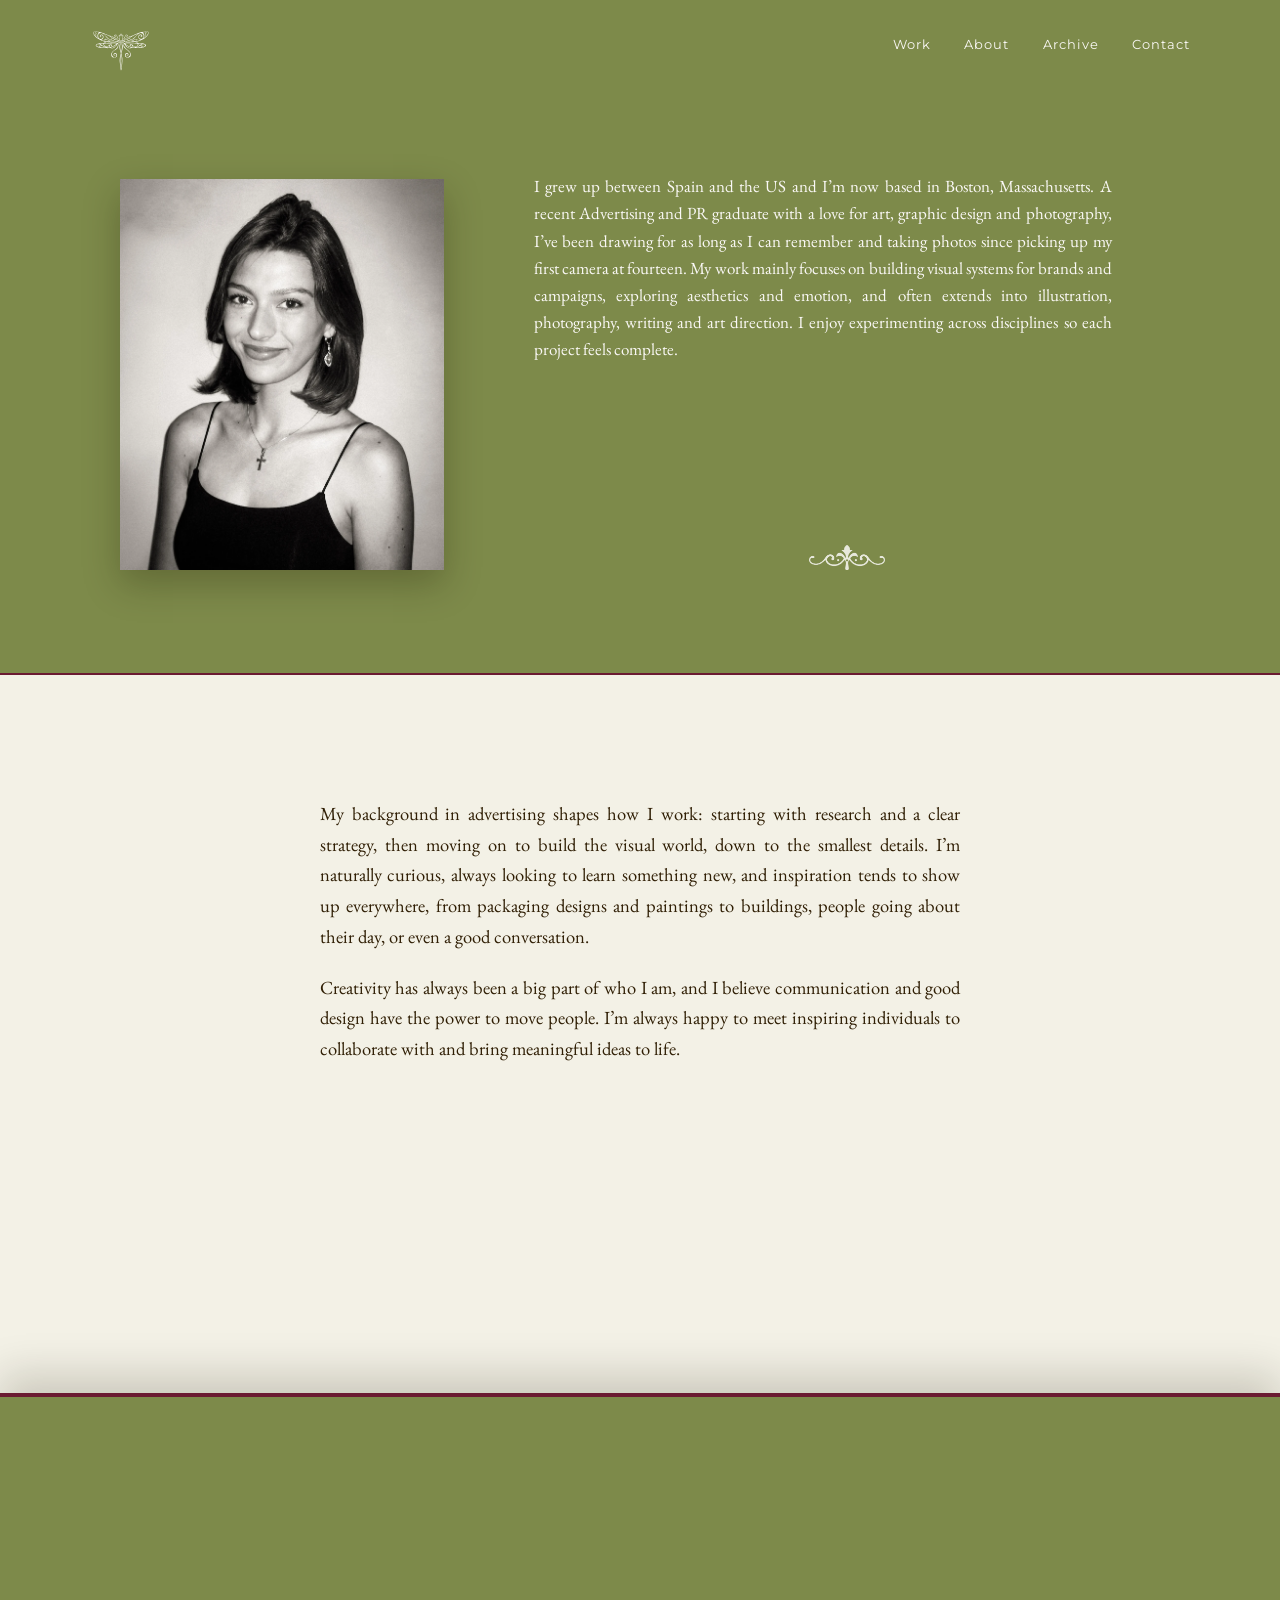
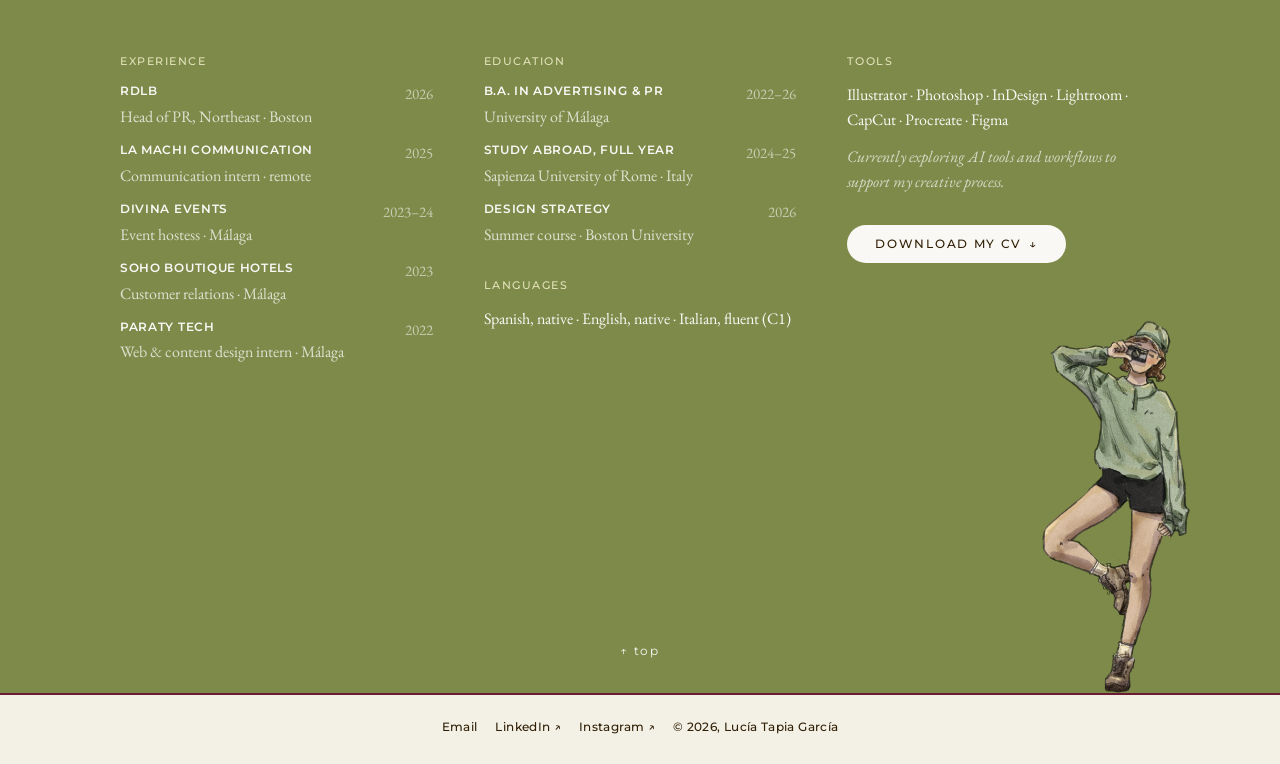
==== commit f7239e3a: "update" ====
--- a/about.html
+++ b/about.html
@@ -10,7 +10,7 @@
   <meta name="description" content="Lucía Tapia García, a creative raised between Spain and the US and based in Boston, working across branding, editorial design, illustration and campaigns.">
   <link rel="preload" href="assets/fonts/zt-bros-oskon.woff2" as="font" type="font/woff2" crossorigin>
   <link rel="preload" href="assets/fonts/aston-script.woff2" as="font" type="font/woff2" crossorigin>
-  <link rel="stylesheet" href="assets/css/style.css?v=09291745">
+  <link rel="stylesheet" href="assets/css/style.css?v=09301130">
 </head>
 <body class="page-about">
 
@@ -82,7 +82,7 @@
         <h3 class="about__label" data-i18n="about.tools">Tools</h3>
         <p class="about__small">Illustrator · Photoshop · InDesign · Lightroom · CapCut · Procreate · Figma</p>
         <p class="about__small about__muted" data-i18n="about.ai">Currently exploring AI tools and workflows to support my creative process.</p>
-        <a class="btn about__cv" href="assets/files/lucia-tapia-cv.pdf" download="Lucia-Tapia-CV.pdf"><span data-i18n="about.cv">Download my CV</span> <span aria-hidden="true">↓</span></a>
+        <a class="btn about__cv" href="assets/files/lucia-tapia-cv.pdf?v=1001" download="Lucia-Tapia-CV.pdf"><span data-i18n="about.cv">Download my CV</span> <span aria-hidden="true">↓</span></a>
       </div>
       </div>
       <img class="about__camera" src="assets/img/camera-girl.webp" alt="" aria-hidden="true" width="561" height="1400" loading="lazy">
@@ -99,6 +99,6 @@
     <button type="button" class="to-top" data-to-top aria-label="Back to top"><span aria-hidden="true">↑</span> <span data-i18n="footer.top">top</span></button>
   </footer>
 
-  <script src="assets/js/main.js?v=09291745"></script>
+  <script src="assets/js/main.js?v=09301130"></script>
 </body>
 </html>
--- a/assets/css/style.css
+++ b/assets/css/style.css
@@ -1026,3 +1026,29 @@
 .leaf__f, .leaf__b { transform-style: flat; }
 .leaf__b { transform: rotateY(180deg) translateZ(.1px); }
 .leaf__f { transform: translateZ(.1px); }
+
+/* Personal Brand: phone mockups centered and larger; text below on desktop, above on phones */
+.pj__fc { display: flex; flex-direction: column; align-items: center; text-align: center; padding: clamp(40px, 5vw, 70px) var(--side) clamp(40px, 5vw, 70px); }
+.pj__fc > .pj__frame { width: min(78%, 980px); order: 1; cursor: zoom-in; }
+.pj__fc-txt { order: 2; margin-top: 0; }
+.pj__fc-txt p { margin: 0 auto 1em; max-width: 34em; font: 400 clamp(13.5px, 1vw, 15px)/1.7 var(--f-ui); color: var(--text); }
+.pj__fc-link { order: 3; margin-top: .6em; }
+@media (max-width: 760px) {
+  .pj__fc { padding-top: clamp(30px, 8vw, 50px); }
+  .pj__fc-txt { order: 0; margin: 0 0 18px; }
+  .pj__fc > .pj__frame { width: 100%; cursor: default; }
+}
+
+/* home framed photo: full contrast on desktop too (no soft shadow, no fade) */
+.intro__framed { filter: none; }
+.js .intro__photo.reveal, .js .intro__photo.reveal.is-in { opacity: 1; transform: none; transition: none; }
+
+/* archive couch: a touch lower so it sits right on the line, no gap */
+@media (min-width: 701px) { .arc__couch { bottom: -37px; z-index: 2; } }
+@media (max-width: 700px) { .arc__couch { bottom: -37px; z-index: 2; } }
+
+/* phones: every text block keeps a proper side margin inside the sheet (never flush to the edge) */
+@media (max-width: 760px) {
+  .pj__center, .pj__side-txt, .pj__fc-txt { padding-left: var(--side); padding-right: var(--side); }
+  .pj__fc { padding-left: 0; padding-right: 0; }
+}
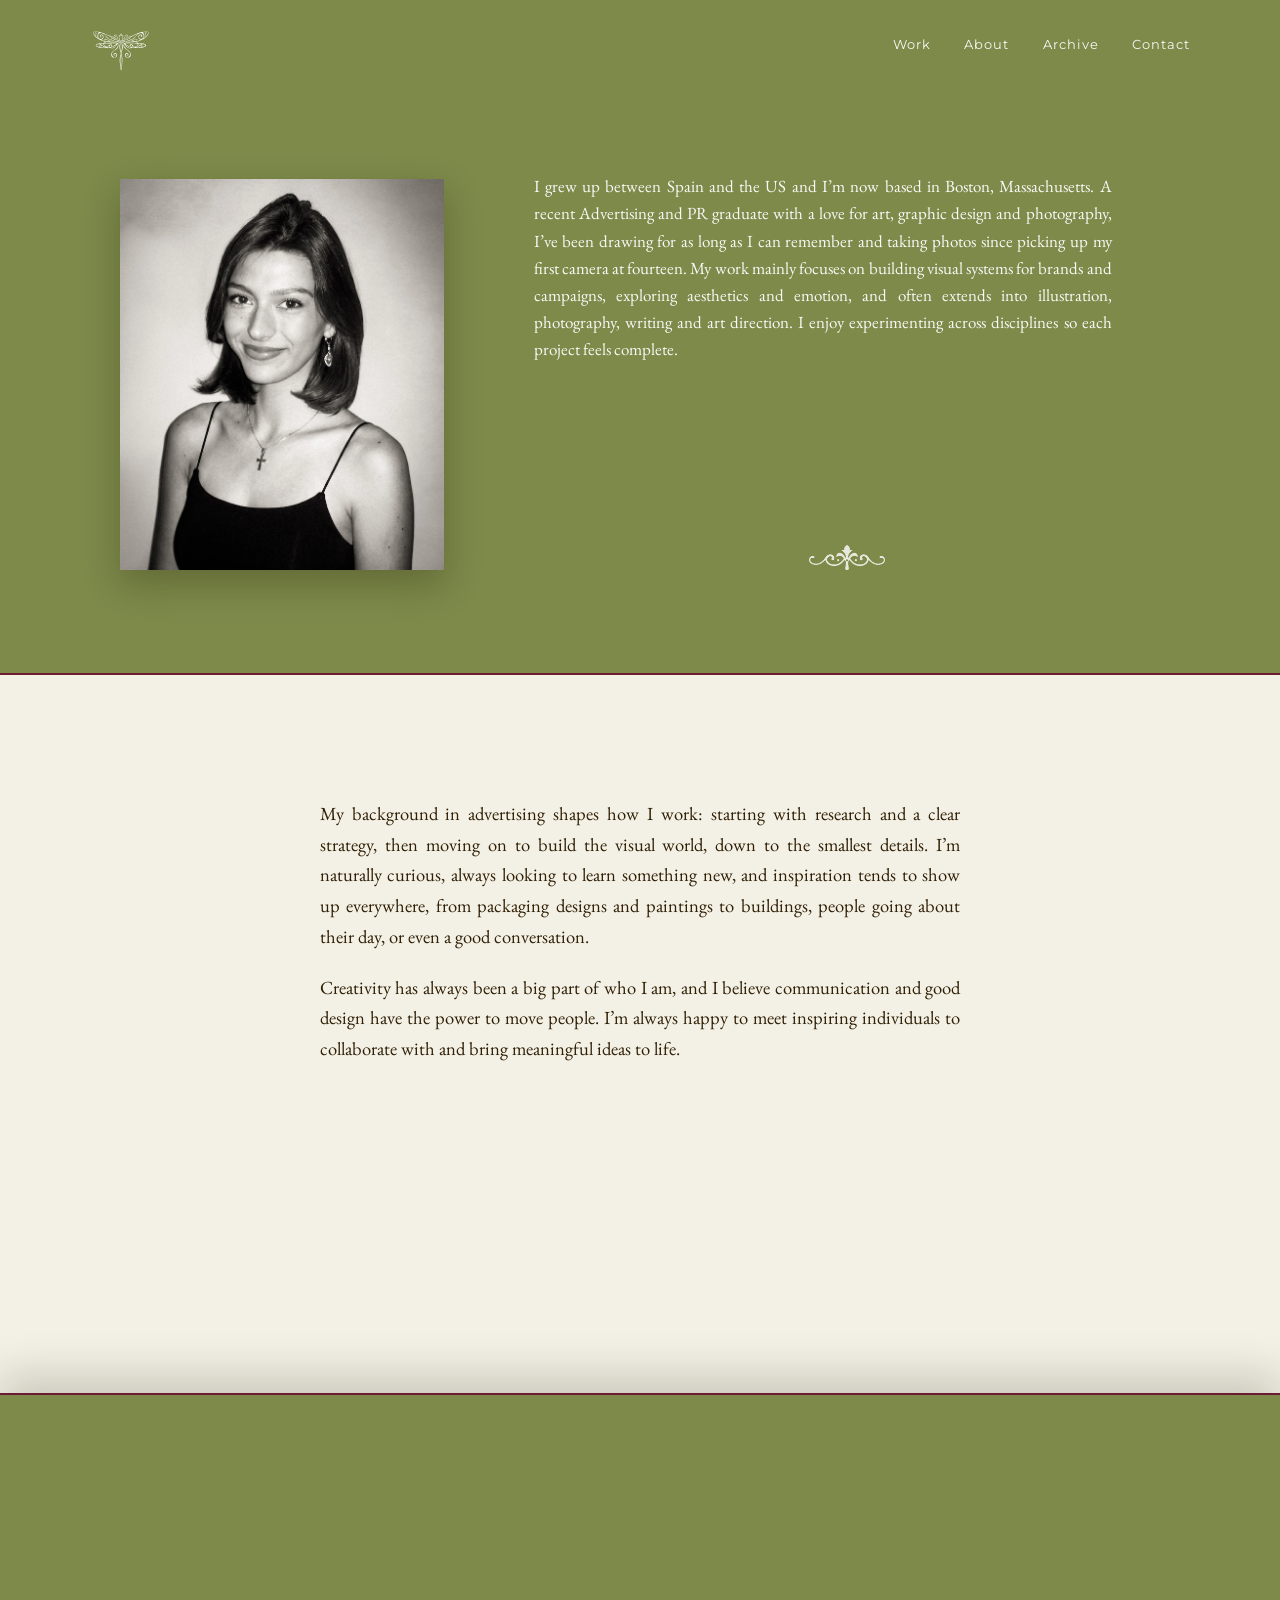
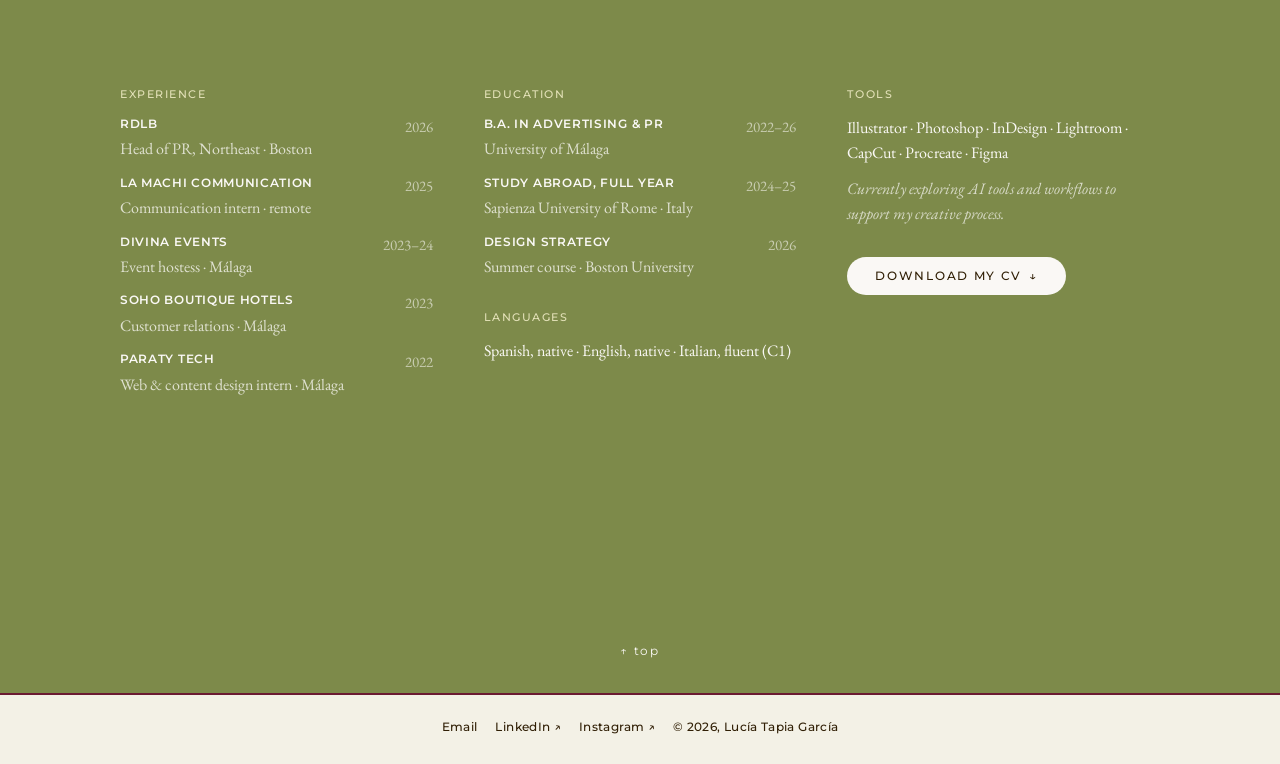
==== commit feb424a0: "UPDATE" ====
--- a/about.html
+++ b/about.html
@@ -10,7 +10,7 @@
   <meta name="description" content="Lucía Tapia García, a creative raised between Spain and the US and based in Boston, working across branding, editorial design, illustration and campaigns.">
   <link rel="preload" href="assets/fonts/zt-bros-oskon.woff2" as="font" type="font/woff2" crossorigin>
   <link rel="preload" href="assets/fonts/aston-script.woff2" as="font" type="font/woff2" crossorigin>
-  <link rel="stylesheet" href="assets/css/style.css?v=09301130">
+  <link rel="stylesheet" href="assets/css/style.css?v=10051200">
 </head>
 <body class="page-about">
 
@@ -85,7 +85,6 @@
         <a class="btn about__cv" href="assets/files/lucia-tapia-cv.pdf?v=1001" download="Lucia-Tapia-CV.pdf"><span data-i18n="about.cv">Download my CV</span> <span aria-hidden="true">↓</span></a>
       </div>
       </div>
-      <img class="about__camera" src="assets/img/camera-girl.webp" alt="" aria-hidden="true" width="561" height="1400" loading="lazy">
     </section>
   </main>
 
@@ -99,6 +98,6 @@
     <button type="button" class="to-top" data-to-top aria-label="Back to top"><span aria-hidden="true">↑</span> <span data-i18n="footer.top">top</span></button>
   </footer>
 
-  <script src="assets/js/main.js?v=09301130"></script>
+  <script src="assets/js/main.js?v=10051200"></script>
 </body>
 </html>
--- a/assets/css/style.css
+++ b/assets/css/style.css
@@ -1052,3 +1052,7 @@
   .pj__center, .pj__side-txt, .pj__fc-txt { padding-left: var(--side); padding-right: var(--side); }
   .pj__fc { padding-left: 0; padding-right: 0; }
 }
+
+/* about: no camera illustration any more, so no extra room under the info */
+.about__s3 { padding-bottom: clamp(110px, 12vw, 140px); }
+@media (max-width: 860px) { .about__s3, .page-about .about__s3 { padding-bottom: 90px; } }
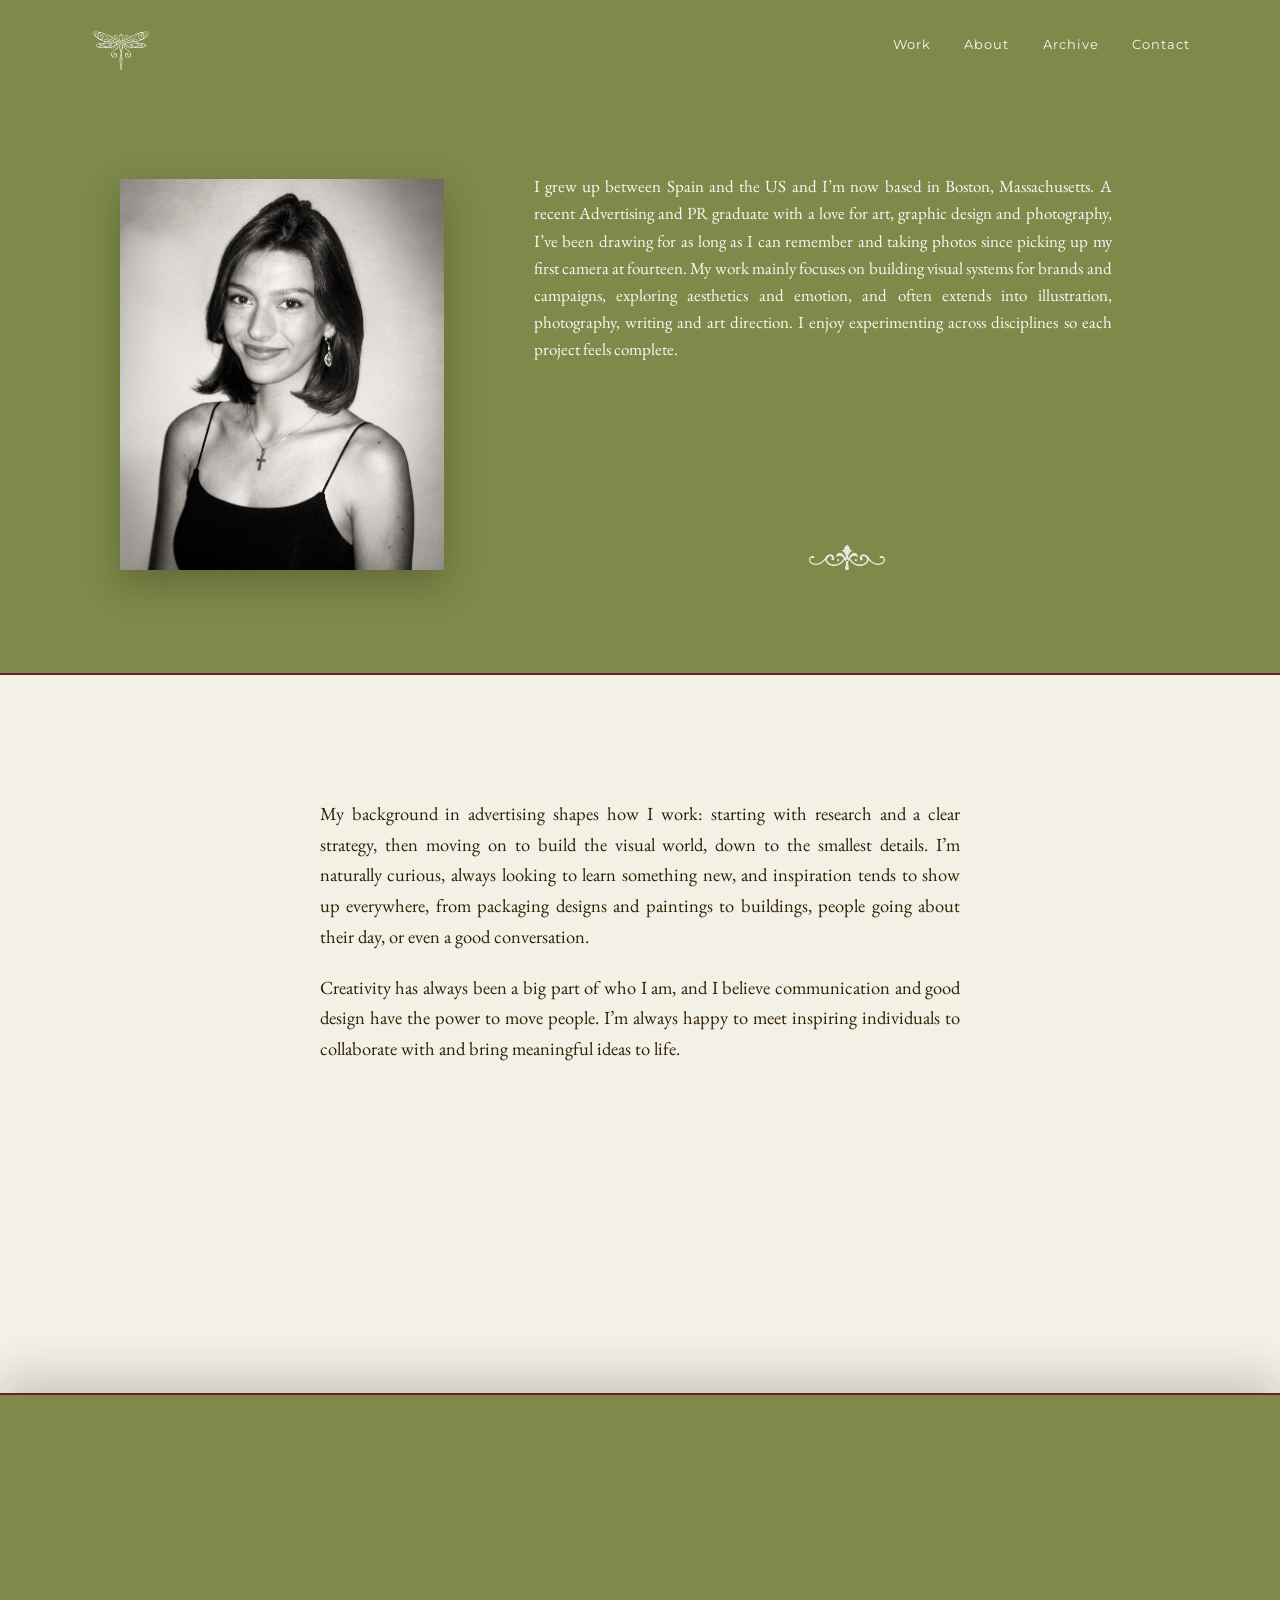
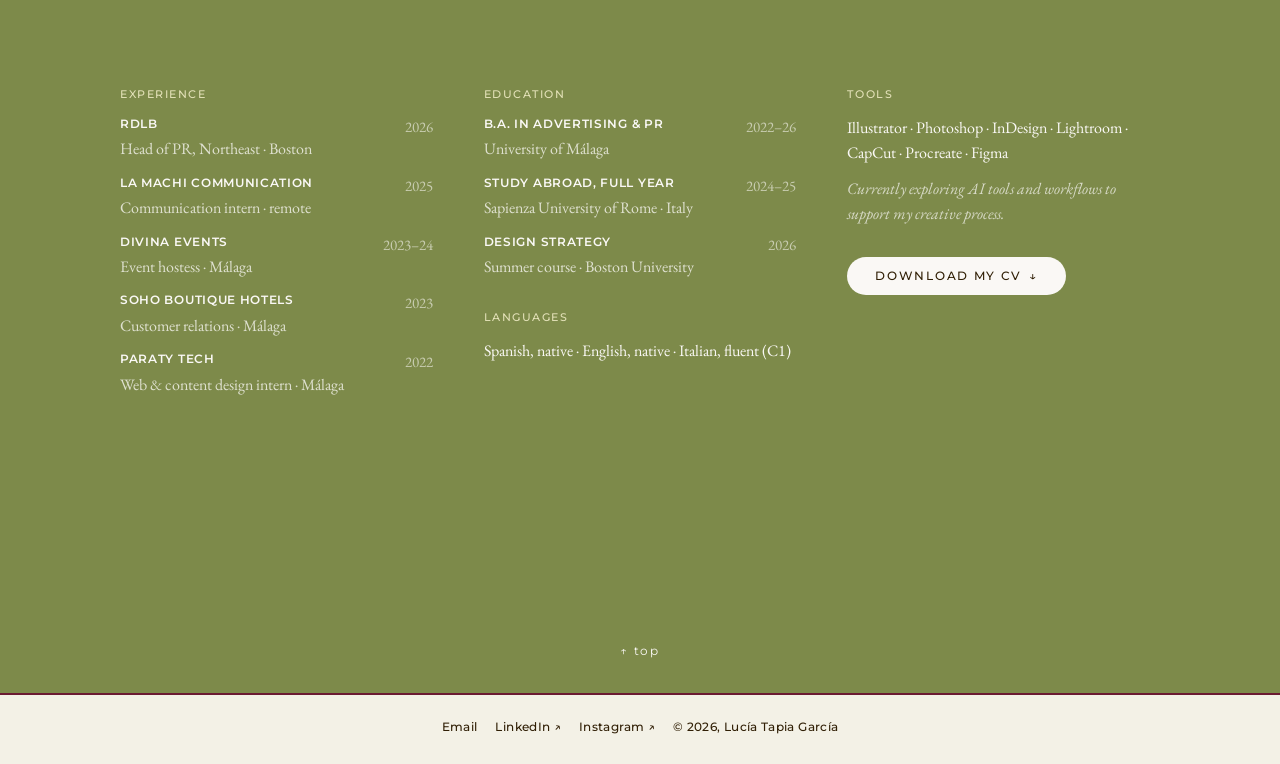
==== commit 31f77115: "update photos" ====
--- a/about.html
+++ b/about.html
@@ -10,7 +10,7 @@
   <meta name="description" content="Lucía Tapia García, a creative raised between Spain and the US and based in Boston, working across branding, editorial design, illustration and campaigns.">
   <link rel="preload" href="assets/fonts/zt-bros-oskon.woff2" as="font" type="font/woff2" crossorigin>
   <link rel="preload" href="assets/fonts/aston-script.woff2" as="font" type="font/woff2" crossorigin>
-  <link rel="stylesheet" href="assets/css/style.css?v=10051200">
+  <link rel="stylesheet" href="assets/css/style.css?v=10071200">
 </head>
 <body class="page-about">
 
@@ -98,6 +98,6 @@
     <button type="button" class="to-top" data-to-top aria-label="Back to top"><span aria-hidden="true">↑</span> <span data-i18n="footer.top">top</span></button>
   </footer>
 
-  <script src="assets/js/main.js?v=10051200"></script>
+  <script src="assets/js/main.js?v=10071200"></script>
 </body>
 </html>
--- a/assets/css/style.css
+++ b/assets/css/style.css
@@ -838,7 +838,7 @@
 /* a project that isn't finished yet: shown, but not clickable */
 .card--soon .card__link { cursor: default; }
 .card--soon .card__media { position: relative; }
-.card--soon .card__media img { filter: saturate(.75) brightness(.92); }
+.card--soon .card__media img { filter: grayscale(1) sepia(.28) contrast(.94) brightness(.94); }
 .card__soon { position: absolute; left: 50%; top: 50%; transform: translate(-50%, -50%); z-index: 2; white-space: nowrap;
   font: 500 11px/1 var(--f-ui); letter-spacing: .14em; text-transform: uppercase; color: var(--bg);
   border: 1px solid currentColor; border-radius: 999px; padding: 9px 16px; background: rgba(40,30,10,.18); backdrop-filter: blur(2px); }
@@ -1056,3 +1056,6 @@
 /* about: no camera illustration any more, so no extra room under the info */
 .about__s3 { padding-bottom: clamp(110px, 12vw, 140px); }
 @media (max-width: 860px) { .about__s3, .page-about .about__s3 { padding-bottom: 90px; } }
+
+/* archive couch on desktop: a little smaller, still resting on the line */
+@media (min-width: 701px) { .arc__couch { height: calc(var(--tfs) * 2.9 + 30px); } }
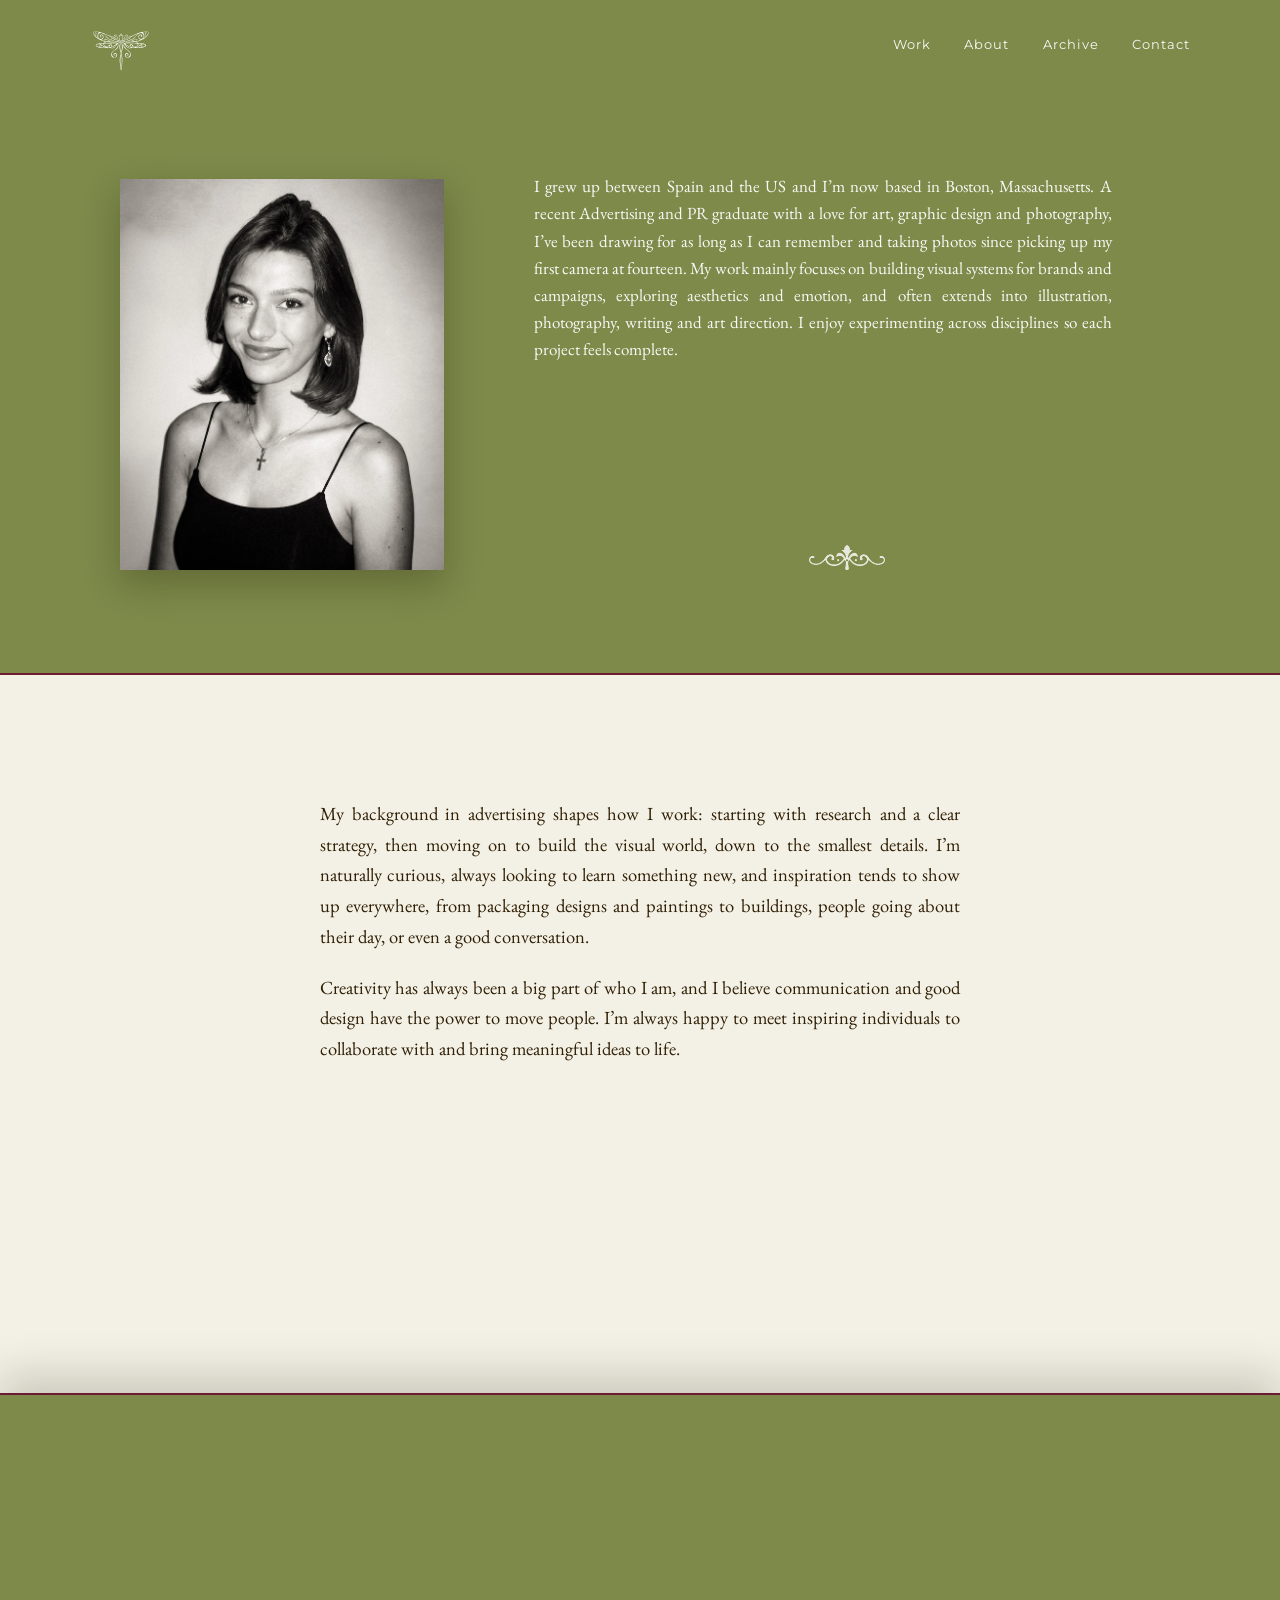
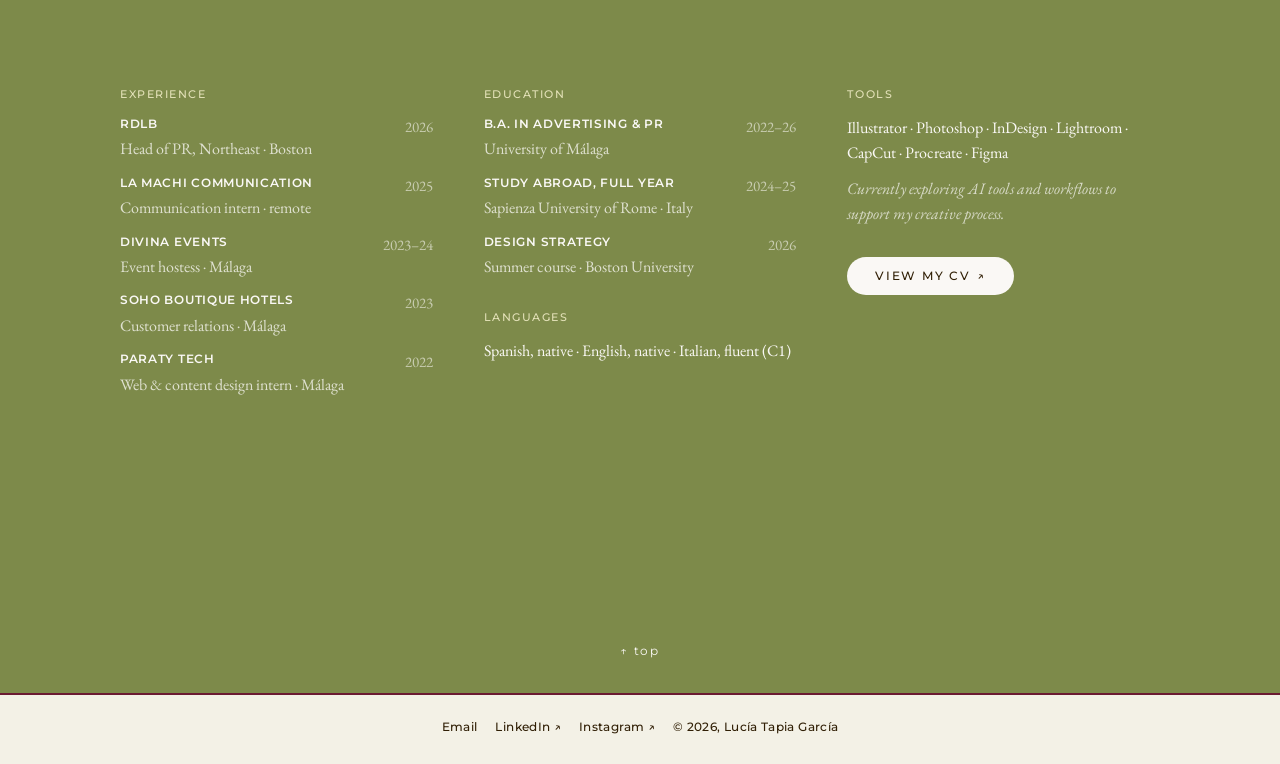
==== commit d5f54564: "update" ====
--- a/about.html
+++ b/about.html
@@ -10,7 +10,7 @@
   <meta name="description" content="Lucía Tapia García, a creative raised between Spain and the US and based in Boston, working across branding, editorial design, illustration and campaigns.">
   <link rel="preload" href="assets/fonts/zt-bros-oskon.woff2" as="font" type="font/woff2" crossorigin>
   <link rel="preload" href="assets/fonts/aston-script.woff2" as="font" type="font/woff2" crossorigin>
-  <link rel="stylesheet" href="assets/css/style.css?v=10071200">
+  <link rel="stylesheet" href="assets/css/style.css?v=11031700">
 </head>
 <body class="page-about">
 
@@ -82,7 +82,7 @@
         <h3 class="about__label" data-i18n="about.tools">Tools</h3>
         <p class="about__small">Illustrator · Photoshop · InDesign · Lightroom · CapCut · Procreate · Figma</p>
         <p class="about__small about__muted" data-i18n="about.ai">Currently exploring AI tools and workflows to support my creative process.</p>
-        <a class="btn about__cv" href="assets/files/lucia-tapia-cv.pdf?v=1001" download="Lucia-Tapia-CV.pdf"><span data-i18n="about.cv">Download my CV</span> <span aria-hidden="true">↓</span></a>
+        <a class="btn about__cv" href="assets/files/lucia-tapia-cv.pdf?v=1102" target="_blank" rel="noopener"><span data-i18n="about.cv">View my CV</span> <span aria-hidden="true">↗</span></a>
       </div>
       </div>
     </section>
@@ -98,6 +98,6 @@
     <button type="button" class="to-top" data-to-top aria-label="Back to top"><span aria-hidden="true">↑</span> <span data-i18n="footer.top">top</span></button>
   </footer>
 
-  <script src="assets/js/main.js?v=10071200"></script>
+  <script src="assets/js/main.js?v=11031700"></script>
 </body>
 </html>
--- a/assets/css/style.css
+++ b/assets/css/style.css
@@ -1059,3 +1059,52 @@
 
 /* archive couch on desktop: a little smaller, still resting on the line */
 @media (min-width: 701px) { .arc__couch { height: calc(var(--tfs) * 2.9 + 30px); } }
+
+/* ============ AI Image Generation: a library of entries, each a title + images + deck ============ */
+.lab__entry + .lab__entry { margin-top: clamp(60px, 8vw, 120px); }
+.lab__head { text-align: center; padding: 0 var(--side) clamp(26px, 3vw, 40px); }
+.lab__num { margin: 0 0 .5em; font: 500 11.5px/1 var(--f-ui); letter-spacing: .16em; color: var(--light-heading); }
+.lab__title { margin: 0; font: 400 clamp(22px, 2vw, 30px)/1.15 var(--f-caps); text-transform: uppercase; letter-spacing: .04em; color: var(--accent); }
+.pj__single.lab__wide > .pj__frame { flex-basis: 100%; width: 100%; }
+.pj__single.lab__model > .pj__frame { flex-basis: min(46%, 520px); width: min(46%, 520px); }
+.lab__deckrow { display: block; padding: clamp(40px, 5vw, 80px) 0 clamp(20px, 3vw, 40px); }
+.deck { position: relative; width: min(100% - 2 * clamp(44px, 5vw, 80px), 1100px); margin-inline: auto; outline: none; }
+.deck__stage { position: relative; aspect-ratio: 16 / 9; overflow: hidden; background: #fff; box-shadow: 0 14px 40px -18px rgba(48, 31, 5, .35); touch-action: pan-y; }
+.deck__stage img { position: absolute; inset: 0; width: 100%; height: 100%; object-fit: contain; opacity: 0; transition: opacity .45s var(--ease); pointer-events: none; }
+.deck__stage img.is-on { opacity: 1; }
+.deck__btn { position: absolute; top: 50%; transform: translateY(-50%); background: none; border: 0; padding: 10px; font: 300 24px/1 var(--f-ui); color: var(--text); opacity: .75; cursor: pointer; }
+.deck__btn:hover { opacity: 1; color: var(--accent); }
+.deck__btn:disabled { opacity: .2; cursor: default; }
+.deck__prev { right: 100%; margin-right: clamp(4px, 1vw, 16px); }
+.deck__next { left: 100%; margin-left: clamp(4px, 1vw, 16px); }
+.deck__count { margin: 18px 0 0; text-align: center; font: 400 12px/1 var(--f-ui); letter-spacing: .12em; color: var(--text); }
+@media (max-width: 760px) {
+  .pj__single.lab__model > .pj__frame { flex-basis: 72%; width: 72%; }
+  .deck { width: 100%; }
+  .deck__btn { top: auto; bottom: -46px; transform: none; font-size: 22px; }
+  .deck__prev { right: auto; left: calc(50% - 90px); margin: 0; }
+  .deck__next { left: auto; right: calc(50% - 90px); margin: 0; }
+  .deck__count { margin-top: 26px; }
+}
+
+/* AI Image Generation: after the big hero, the rest sit in a loose gallery like the Archive */
+.lab__gallery { padding: clamp(50px, 6vw, 90px) var(--side) 0; }
+.lab__row { display: flex; align-items: flex-start; }
+.lab__item { flex: none; margin: 0; line-height: 0; cursor: zoom-in; }
+.lab__item img { width: 100%; height: auto; transition: transform .8s var(--ease), box-shadow .8s var(--ease); }
+.lab__item:hover img { transform: scale(1.015); box-shadow: 0 12px 30px rgba(48,31,5,.14); }
+@media (max-width: 700px) {
+  .lab__row { flex-wrap: wrap; margin-top: 40px !important; }
+  .lab__row:first-child { margin-top: 0 !important; }
+  .lab__item { width: 72% !important; margin: 0 !important; }
+  .lab__row:nth-child(even) .lab__item { margin-left: 28% !important; }
+  .lab__row .lab__item + .lab__item { margin-top: 40px !important; margin-left: 28% !important; }
+}
+
+/* home: footer pulled up so the bike rolls right on the green; "top" sits in the narrower gap */
+.page-home .ticker { padding-bottom: clamp(40px, 3.6vw, 52px); }
+.page-home .ticker__bike { bottom: -3px; }
+.page-home .to-top { margin-bottom: clamp(8px, .9vw, 13px); }
+@media (max-width: 700px) { .page-home .to-top { left: auto; right: var(--gutter); transform: none; } }
+/* the bike now lives in the footer itself, so it always rests on the green line */
+.page-home .footer .ticker__bike { position: absolute; top: auto; bottom: calc(100% - 3px); left: var(--gutter); right: auto; z-index: 5; }
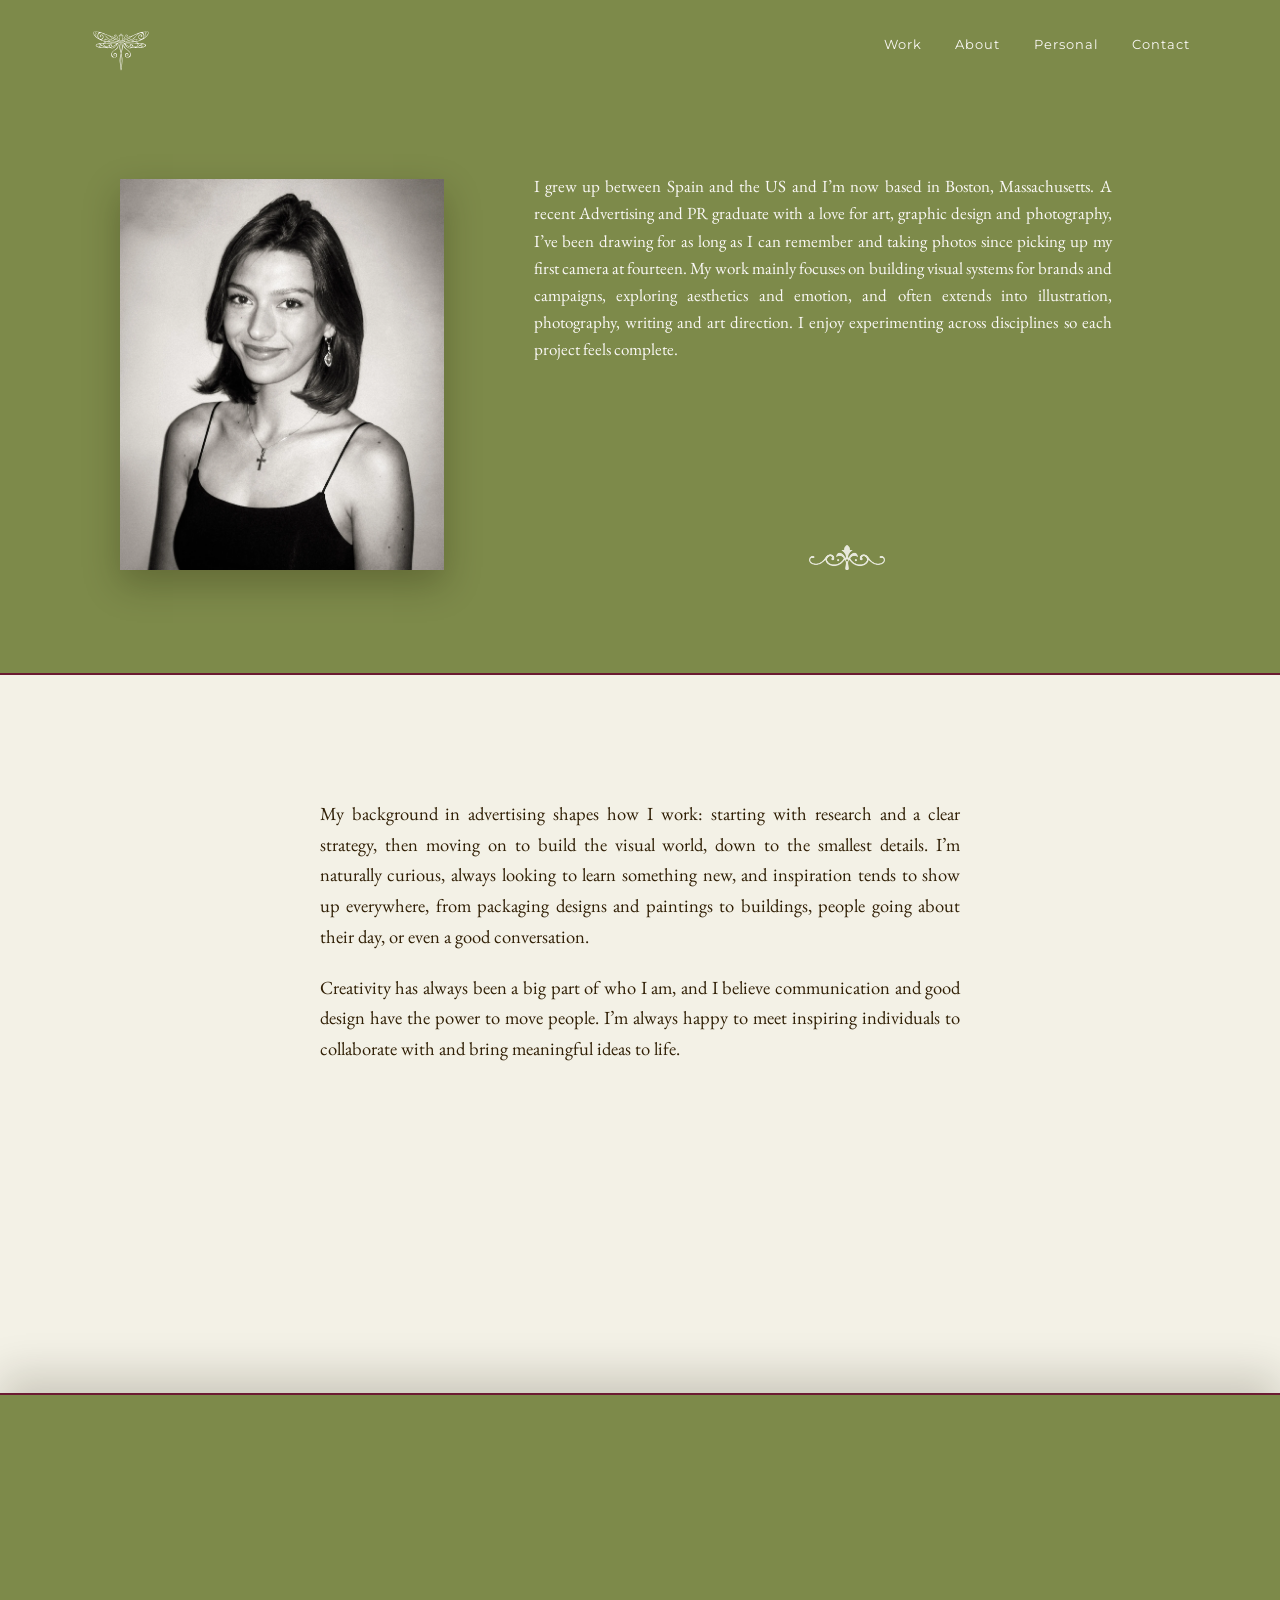
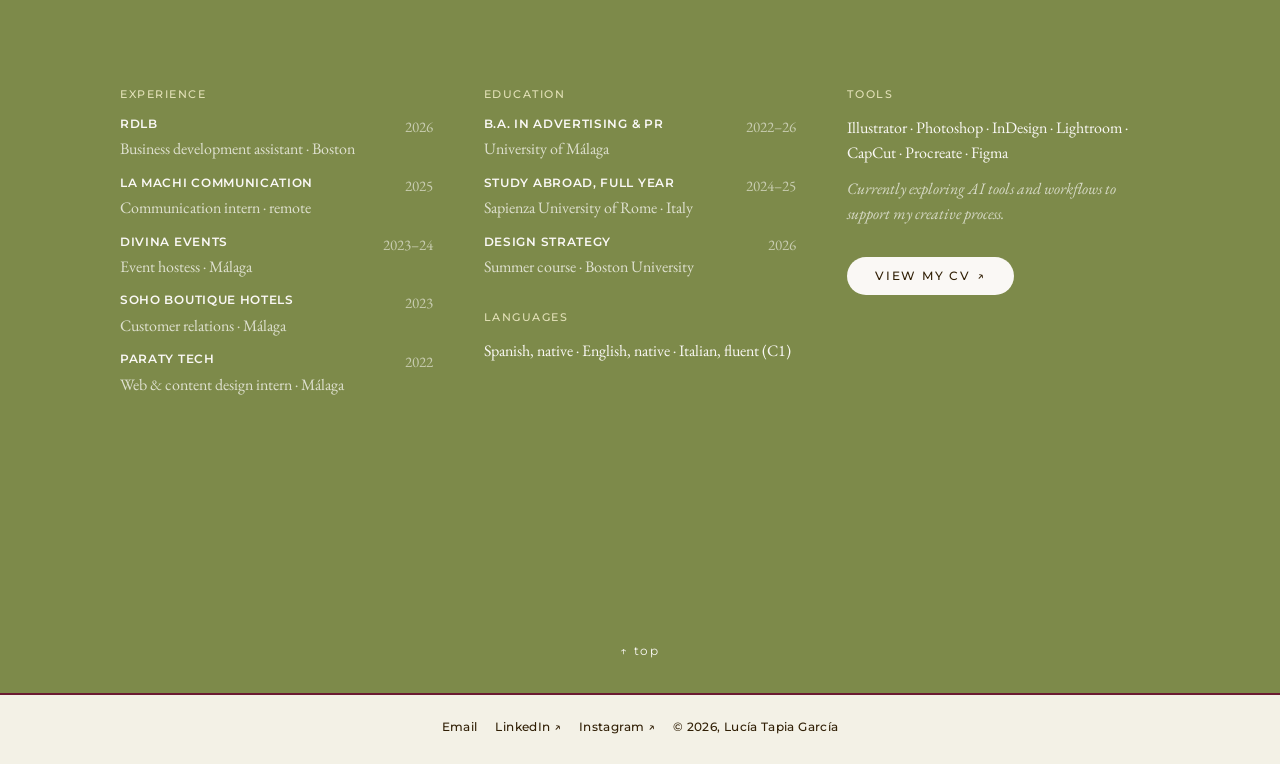
==== commit b6552809: "update" ====
--- a/about.html
+++ b/about.html
@@ -10,7 +10,7 @@
   <meta name="description" content="Lucía Tapia García, a creative raised between Spain and the US and based in Boston, working across branding, editorial design, illustration and campaigns.">
   <link rel="preload" href="assets/fonts/zt-bros-oskon.woff2" as="font" type="font/woff2" crossorigin>
   <link rel="preload" href="assets/fonts/aston-script.woff2" as="font" type="font/woff2" crossorigin>
-  <link rel="stylesheet" href="assets/css/style.css?v=11031700">
+  <link rel="stylesheet" href="assets/css/style.css?v=11092000">
 </head>
 <body class="page-about">
 
@@ -19,7 +19,7 @@
     <nav class="nav__links" aria-label="Main">
       <a href="work.html" data-i18n="nav.work">Work</a>
       <a href="about.html" data-i18n="nav.about" aria-current="page">About</a>
-      <a href="archive.html" data-i18n="nav.archive">Archive</a>
+      <a href="archive.html" data-i18n="nav.archive">Personal</a>
       <a href="contact.html" data-i18n="nav.contact">Contact</a>
     </nav>
   </header>
@@ -61,7 +61,7 @@
       <div class="about__col reveal">
         <h3 class="about__label" data-i18n="about.exp">Experience</h3>
         <ul class="about__list">
-          <li><strong>RDLB</strong> <span data-i18n="about.e1">Head of PR, Northeast · Boston</span><em>2026</em></li>
+          <li><strong>RDLB</strong> <span data-i18n="about.e1">Business development assistant · Boston</span><em>2026</em></li>
           <li><strong>La Machi Communication</strong> <span data-i18n="about.e2">Communication intern · remote</span><em>2025</em></li>
           <li><strong>Divina Events</strong> <span data-i18n="about.e3">Event hostess · Málaga</span><em>2023–24</em></li>
           <li><strong>Soho Boutique Hotels</strong> <span data-i18n="about.e4">Customer relations · Málaga</span><em>2023</em></li>
@@ -82,7 +82,7 @@
         <h3 class="about__label" data-i18n="about.tools">Tools</h3>
         <p class="about__small">Illustrator · Photoshop · InDesign · Lightroom · CapCut · Procreate · Figma</p>
         <p class="about__small about__muted" data-i18n="about.ai">Currently exploring AI tools and workflows to support my creative process.</p>
-        <a class="btn about__cv" href="assets/files/lucia-tapia-cv.pdf?v=1102" target="_blank" rel="noopener"><span data-i18n="about.cv">View my CV</span> <span aria-hidden="true">↗</span></a>
+        <a class="btn about__cv" href="assets/files/lucia-tapia-cv.pdf?v=1109" target="_blank" rel="noopener"><span data-i18n="about.cv">View my CV</span> <span aria-hidden="true">↗</span></a>
       </div>
       </div>
     </section>
@@ -98,6 +98,6 @@
     <button type="button" class="to-top" data-to-top aria-label="Back to top"><span aria-hidden="true">↑</span> <span data-i18n="footer.top">top</span></button>
   </footer>
 
-  <script src="assets/js/main.js?v=11031700"></script>
+  <script src="assets/js/main.js?v=11092000"></script>
 </body>
 </html>
--- a/assets/css/style.css
+++ b/assets/css/style.css
@@ -1108,3 +1108,37 @@
 @media (max-width: 700px) { .page-home .to-top { left: auto; right: var(--gutter); transform: none; } }
 /* the bike now lives in the footer itself, so it always rests on the green line */
 .page-home .footer .ticker__bike { position: absolute; top: auto; bottom: calc(100% - 3px); left: var(--gutter); right: auto; z-index: 5; }
+
+/* Chief Adjuah: tighter rhythm, smaller palette and logo explanation */
+.pj--tight .pj__txt { padding-block: clamp(28px, 3.4vw, 48px); }
+.pj--tight .pj__row--text + .pj__txt { padding-top: clamp(16px, 2vw, 28px); }
+.pj--tight .pj__intro { padding-bottom: clamp(16px, 2vw, 30px); }
+.adj__fig { display: flex; justify-content: center; padding: clamp(6px, 1vw, 14px) var(--side) clamp(18px, 2.4vw, 34px); }
+.adj__fig img { display: block; height: auto; }
+.adj__fig--small img { width: min(46%, 520px); }
+.adj__fig--mid img { width: min(68%, 820px); }
+@media (max-width: 760px) { .adj__fig--small img { width: 78%; } .adj__fig--mid img { width: 100%; } }
+/* Chief Adjuah: even gaps above and below the smaller pieces */
+.pj--tight .pj__txt { padding-bottom: clamp(14px, 1.6vw, 22px); margin-bottom: 0; }
+.pj--tight .pj__txt .pj__body p:last-child { margin-bottom: 0; }
+.adj__fig { padding-top: 0; padding-bottom: clamp(30px, 3.4vw, 48px); margin-bottom: 0; }
+.adj__duo { display: grid; grid-template-columns: 1fr 1fr; align-items: center; justify-items: center; padding: clamp(30px, 3.4vw, 48px) var(--side); }
+.adj__duo img { display: block; height: auto; max-height: min(78vh, 760px); width: auto; max-width: 82%; }
+@media (max-width: 760px) { .adj__duo { grid-template-columns: 1fr; row-gap: 28px; } .adj__duo img { max-width: 86%; max-height: none; } }
+.adj__fig { padding-top: clamp(14px, 1.6vw, 20px); padding-bottom: clamp(14px, 1.6vw, 20px); }
+.adj__fig + .pj__row { margin-top: 0; }
+.adj__duo { padding-block: clamp(14px, 1.6vw, 20px); }
+.adj__fig { padding-bottom: clamp(22px, 2.4vw, 30px); }
+/* Chief Adjuah: equal space above and below everything (≈ the paragraph's top margin) */
+.pj--tight .pj__txt { padding-bottom: clamp(28px, 3.4vw, 48px); }
+.adj__fig { padding-top: 0; padding-bottom: clamp(8px, 1.4vw, 28px); }
+.adj__duo { padding-block: clamp(8px, 1.4vw, 28px); }
+.pj--tight .pj__txt { padding-bottom: calc(clamp(28px, 3.4vw, 48px) + var(--g)); }
+.adj__fig { padding-bottom: calc(clamp(28px, 3.4vw, 48px) + var(--g)); }
+/* AI gallery on phones: a steady left/right zig-zag, image by image */
+@media (max-width: 700px) {
+  .lab__row .lab__item, .lab__row:nth-child(even) .lab__item, .lab__row .lab__item + .lab__item { margin-left: 0 !important; margin-top: 40px !important; }
+  .lab__row .lab__item.lab__item--r { margin-left: 28% !important; }
+  .lab__row:first-child .lab__item:first-child { margin-top: 0 !important; }
+  .lab__row { margin-top: 0 !important; }
+}
